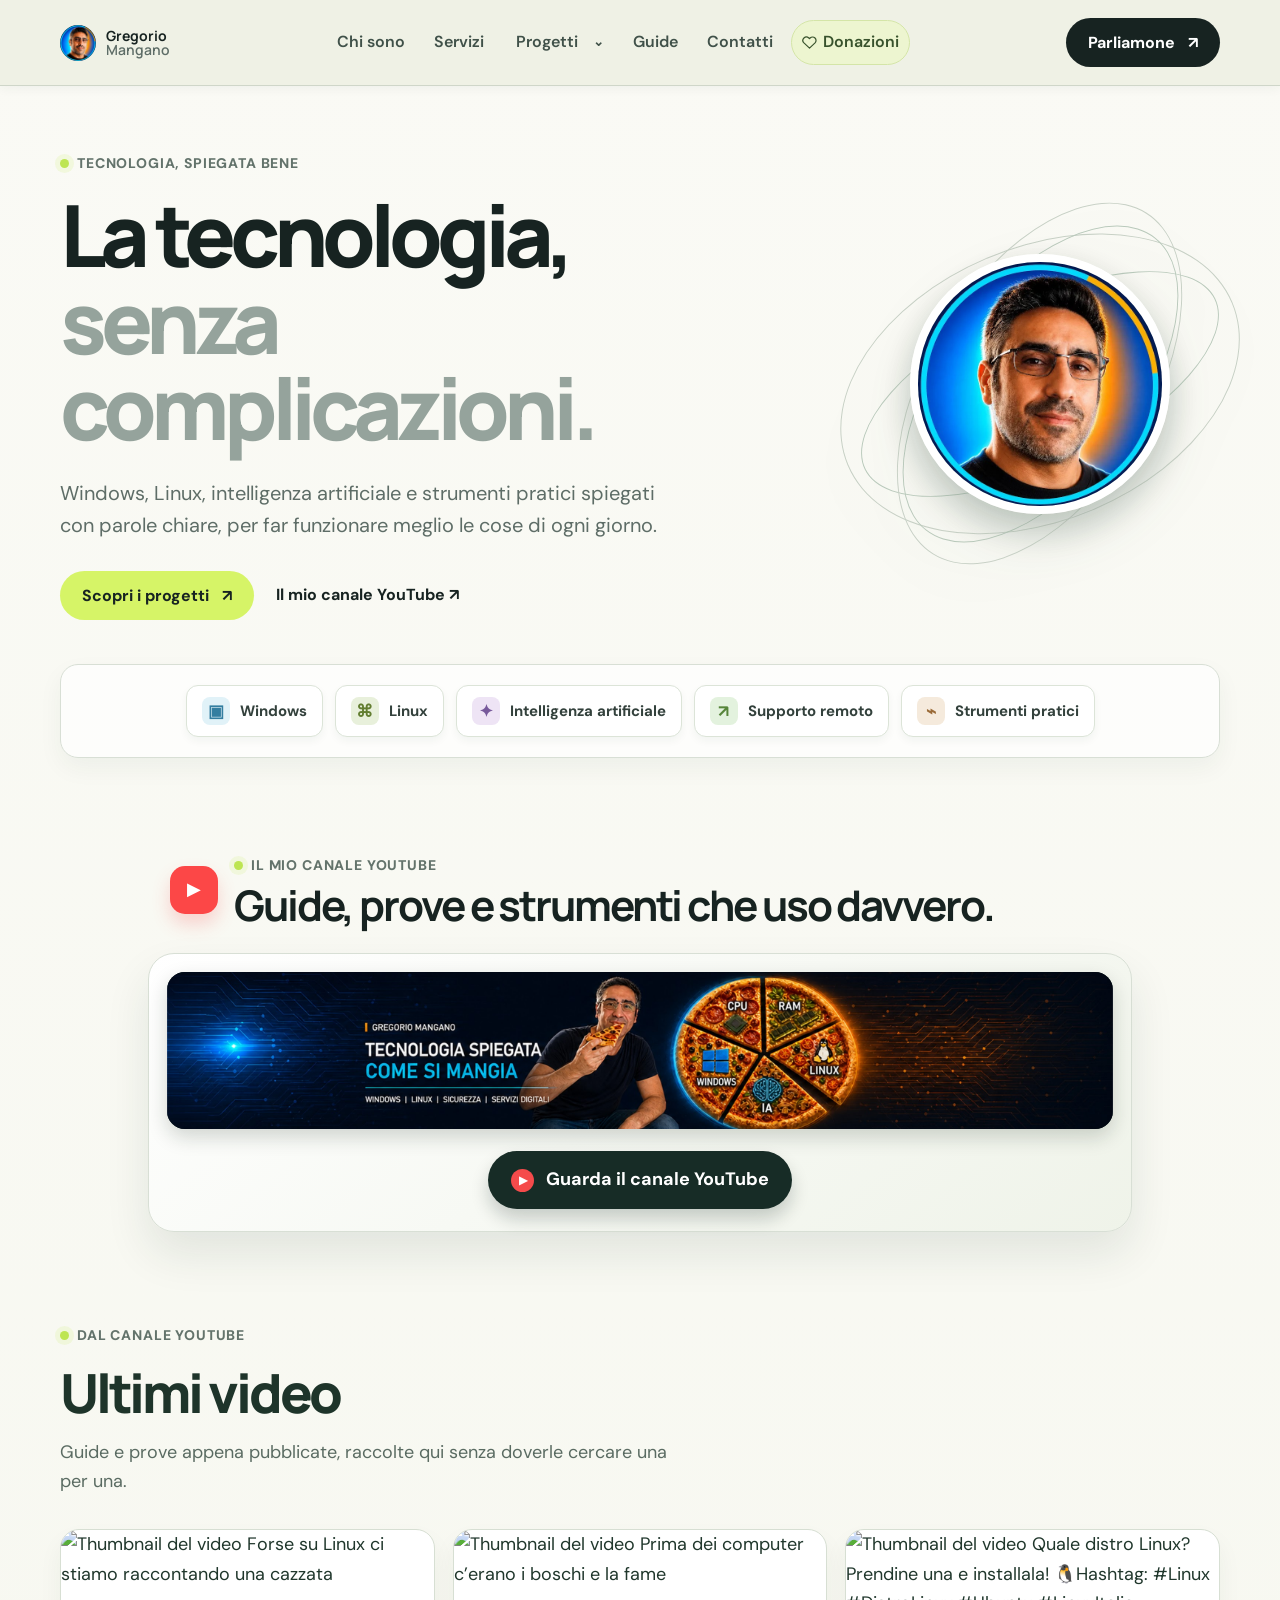
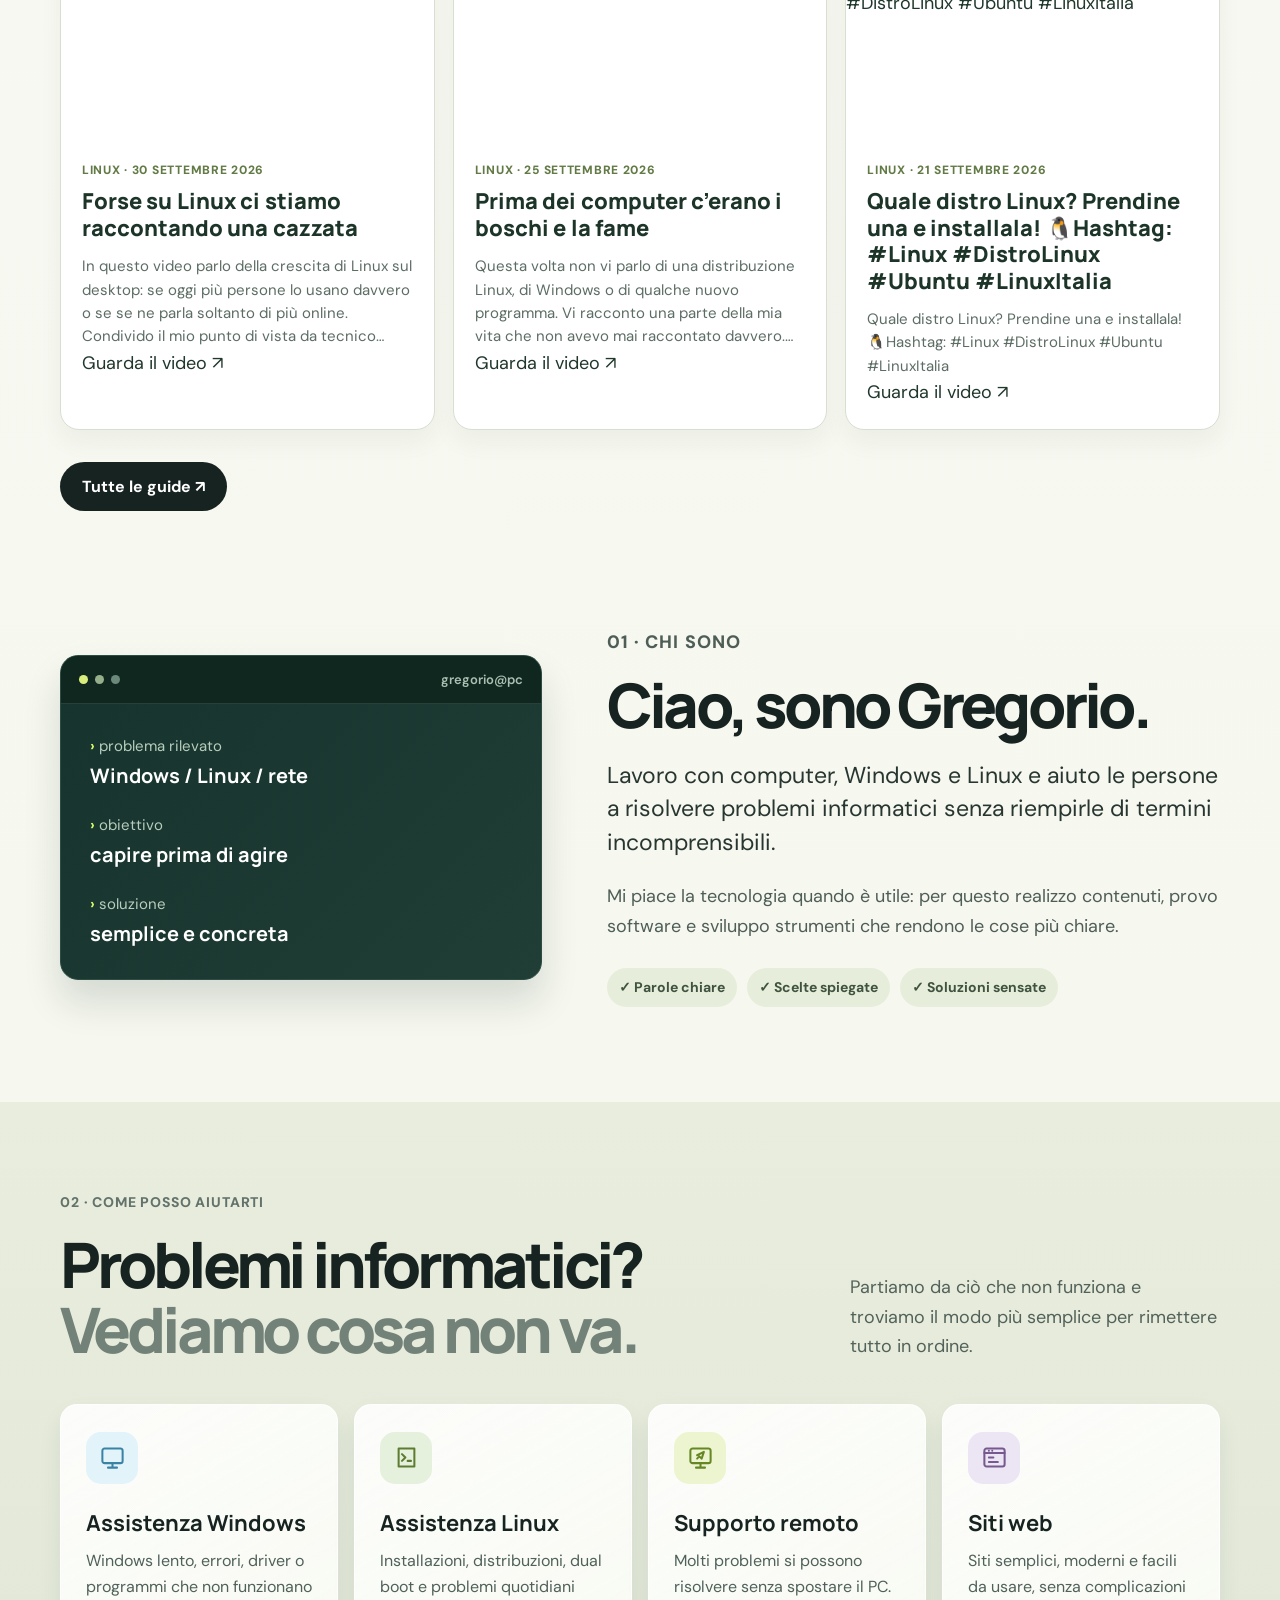
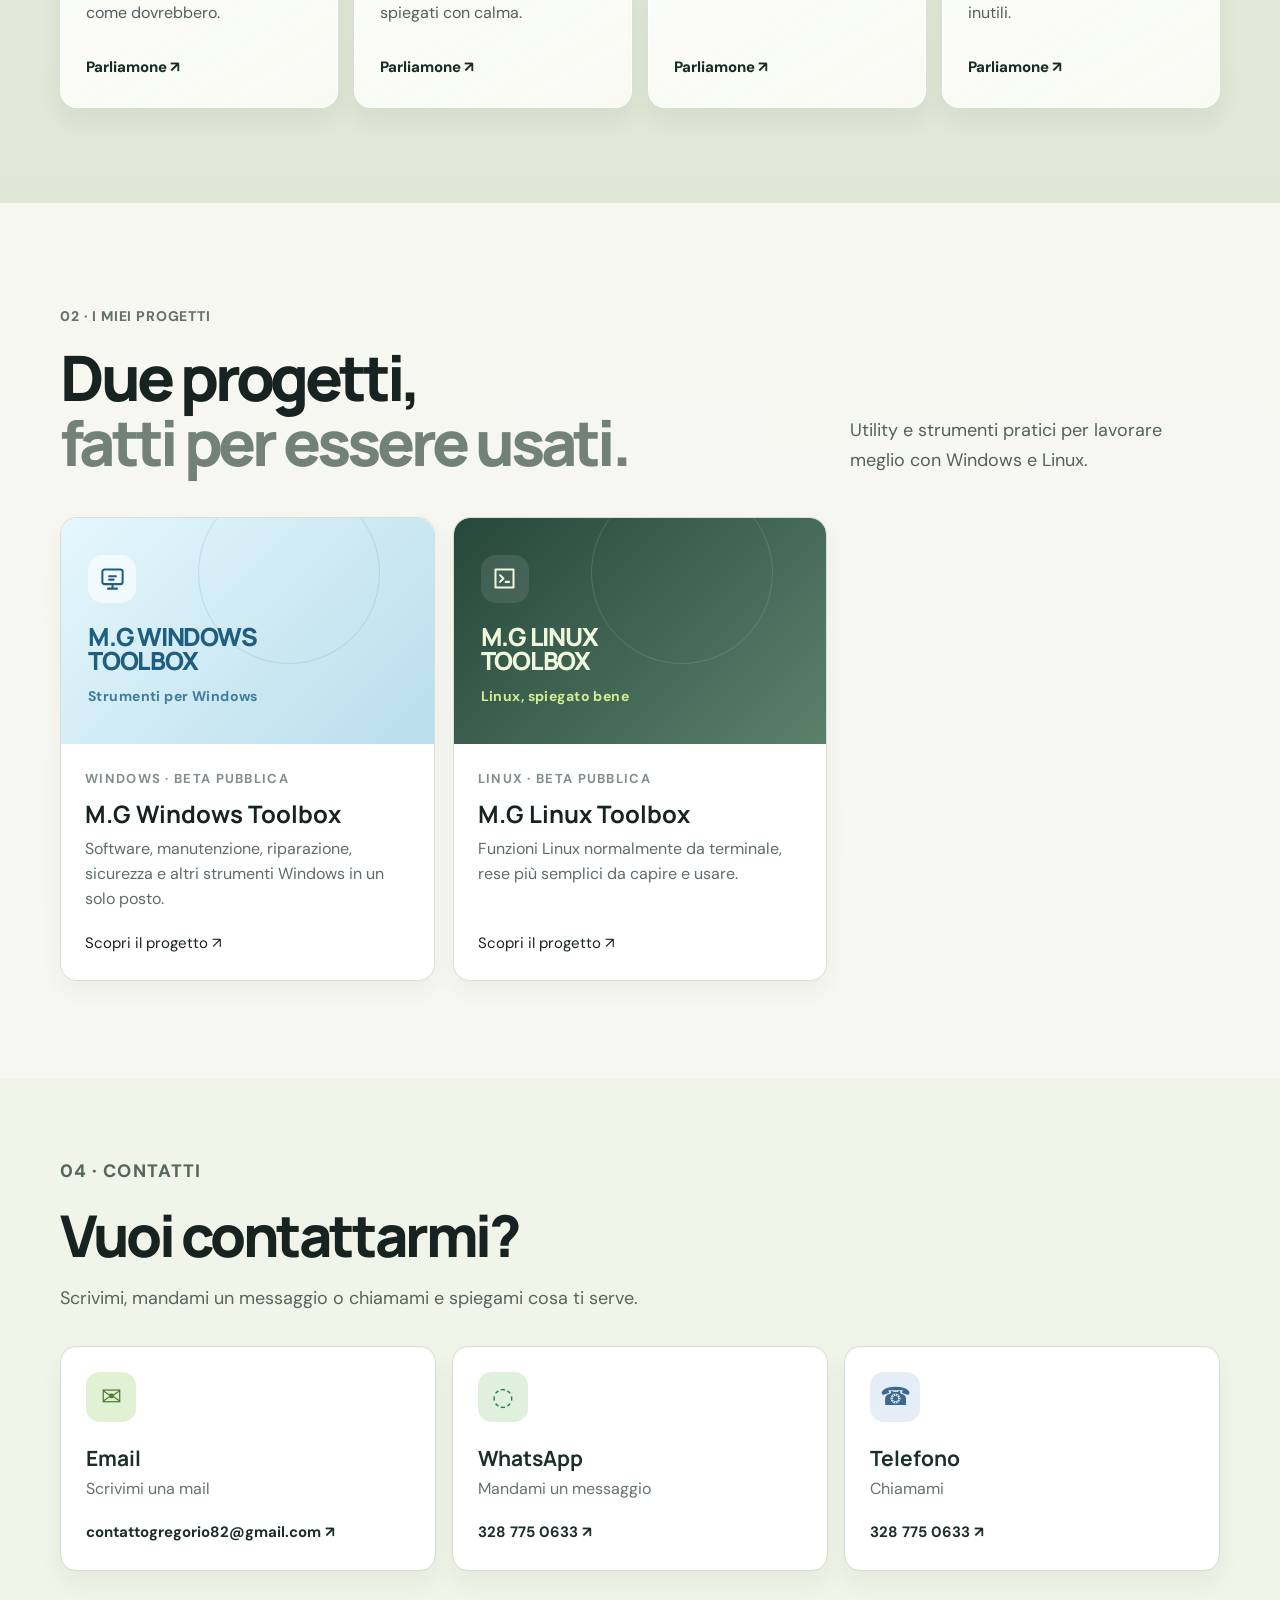
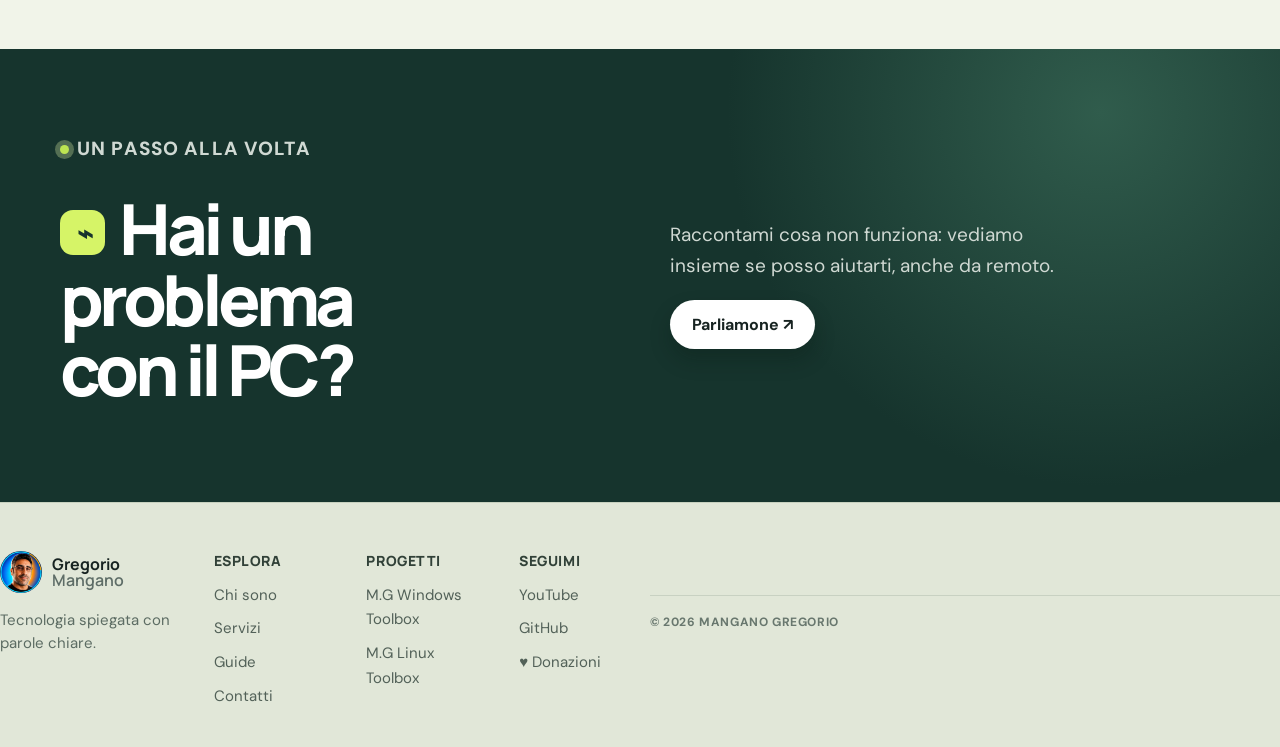
==== index.html @ 04463f78 "Aggiorna guide YouTube" ====
<!DOCTYPE html>
<html lang="it">
<head>
<meta charset="utf-8">
<meta name="viewport" content="width=device-width,initial-scale=1">
<link rel="icon" type="image/png" href="assets/logo.png">
<meta name="description" content="Assistenza Windows e Linux, supporto remoto, strumenti pratici e progetti spiegati in modo semplice.">
<link rel="canonical" href="https://www.manganogregorio.it/">
<meta property="og:type" content="website">
<meta property="og:title" content="Gregorio Mangano | Windows, Linux e supporto informatico">
<meta property="og:description" content="Assistenza Windows e Linux, supporto remoto, strumenti pratici e progetti spiegati in modo semplice.">
<meta property="og:url" content="https://www.manganogregorio.it/">
<meta property="og:image" content="https://www.manganogregorio.it/assets/youtube-banner.jpg">
<meta name="twitter:card" content="summary_large_image">
<title>Gregorio Mangano | Windows, Linux e supporto informatico</title>
<script type="application/ld+json">{"@context":"https://schema.org","@graph":[{"@type":"WebSite","name":"Gregorio Mangano","url":"https://www.manganogregorio.it/"},{"@type":"Person","name":"Gregorio Mangano","url":"https://www.manganogregorio.it/","email":"contattogregorio82@gmail.com","telephone":"+393287750633","jobTitle":"Supporto informatico","sameAs":["https://www.youtube.com/@GregorioMangano","https://github.com/gregoriomangano"]}]}</script>
<link rel="stylesheet" href="style.css?rev=8">
<link rel="stylesheet" href="home.css?rev=8">
</head>
<body class="home">
<header class="site-header">
<a class="brand" href="#top">
<img src="assets/branding/gregorio-profilo.jpg" alt="Gregorio Mangano">
<span>Gregorio<em>Mangano</em>
</span>
</a>
<nav class="main-nav" aria-label="Navigazione principale">
<a href="#chi-sono">Chi sono</a>
<a href="#servizi">Servizi</a>
<span class="projects-menu">
<a href="#progetti">Progetti</a>
<details class="projects-dropdown">
<summary aria-label="Apri elenco progetti">
</summary>
<div>
<a href="mg-windows-toolbox.html">M.G Windows Toolbox</a>
<a href="mg-linux-toolbox.html">M.G Linux Toolbox</a>
</div>
</details>
</span>
<a href="#contatti">Contatti</a>
<a class="nav-donation" href="donazioni.html">
<svg viewBox="0 0 24 24" aria-hidden="true">
<path d="M20.8 4.8a5.5 5.5 0 0 0-7.8 0L12 5.9l-1.1-1.1a5.5 5.5 0 0 0-7.8 7.8L12 21l8.9-8.4a5.5 5.5 0 0 0-.1-7.8Z"/>
</svg>Donazioni</a>
</nav>
<a class="button button-dark header-cta" href="#contatti">Parliamone <span>↗</span>
</a>
<button class="menu-toggle" type="button" aria-label="Apri menu" aria-expanded="false" aria-controls="mobile-menu">☰</button>
<nav id="mobile-menu" class="mobile-menu" aria-label="Menu mobile" hidden>
<a href="#chi-sono">Chi sono</a>
<a href="#servizi">Servizi</a>
<details>
<summary>Progetti</summary>
<a href="#progetti">Tutti i progetti</a>
<a href="mg-windows-toolbox.html">M.G Windows Toolbox</a>
<a href="mg-linux-toolbox.html">M.G Linux Toolbox</a>
</details>
<a href="#contatti">Contatti</a>
<a class="nav-donation" href="donazioni.html">
<svg viewBox="0 0 24 24" aria-hidden="true">
<path d="M20.8 4.8a5.5 5.5 0 0 0-7.8 0L12 5.9l-1.1-1.1a5.5 5.5 0 0 0-7.8 7.8L12 21l8.9-8.4a5.5 5.5 0 0 0-.1-7.8Z"/>
</svg>Donazioni</a>
<a class="button button-dark" href="#contatti">Parliamone ↗</a>
</nav>
</header>
<main id="top">
<section class="hero wrap">
<div class="hero-copy">
<p class="home-kicker">Tecnologia, spiegata bene</p>
<h1>La tecnologia,<br>
<span>senza complicazioni.</span>
</h1>
<p class="lead">Windows, Linux, intelligenza artificiale e strumenti pratici spiegati con parole chiare, per far funzionare meglio le cose di ogni giorno.</p>
<div class="hero-actions">
<a class="button button-lime" href="#progetti">Scopri i progetti <span>↗</span>
</a>
<a class="plain-link" href="https://www.youtube.com/@GregorioMangano" target="_blank" rel="noopener noreferrer">Il mio canale YouTube ↗</a>
</div>
</div>
<div class="hero-identity" aria-hidden="true">
<span class="orbit orbit-a">
</span>
<span class="orbit orbit-b">
</span>
<img src="assets/branding/gregorio-profilo.jpg" alt="">
</div>
</section>
<section class="category-band wrap" aria-label="Argomenti principali">
<div class="category-pill">
<span class="category-icon windows">▣</span>Windows</div>
<div class="category-pill">
<span class="category-icon linux">⌘</span>Linux</div>
<div class="category-pill">
<span class="category-icon ai">✦</span>Intelligenza artificiale</div>
<div class="category-pill">
<span class="category-icon remote">↗</span>Supporto remoto</div>
<div class="category-pill">
<span class="category-icon tools">⌁</span>Strumenti pratici</div>
</section>
<section class="youtube-section wrap">
<div class="youtube-heading">
<span class="youtube-badge">▶</span>
<div>
<p class="home-kicker">Il mio canale YouTube</p>
<h2>Guide, prove e strumenti che uso davvero.</h2>
</div>
</div>
<div class="youtube-feature">
<div class="youtube-stage">
<img src="assets/youtube-banner.jpg" alt="Banner ufficiale del canale YouTube Gregorio Mangano">
</div>
<a class="youtube-cta" href="https://www.youtube.com/@GregorioMangano" target="_blank" rel="noopener noreferrer">
<span>▶</span> Guarda il canale YouTube</a>
</div>
</section>
<!-- GUIDES_HOME_START --><section class="home-guides wrap" aria-labelledby="ultimi-video"><div class="home-guides-heading"><p class="home-kicker">Dal canale YouTube</p><h2 id="ultimi-video">Ultimi video</h2><p>Guide e prove appena pubblicate, raccolte qui senza doverle cercare una per una.</p></div><div class="home-guide-grid"><article class="guide-card" data-guide-card data-category="Linux"><a href="https://www.youtube.com/watch?v=OUNO9-Yss-o" target="_blank" rel="noopener noreferrer" aria-label="Guarda su YouTube: Forse su Linux ci stiamo raccontando una cazzata"><img src="https://i.ytimg.com/vi/OUNO9-Yss-o/maxresdefault.jpg" alt="Thumbnail del video Forse su Linux ci stiamo raccontando una cazzata" loading="lazy"><div class="guide-card-body"><p class="guide-card-meta">Linux · 30 settembre 2026</p><h2>Forse su Linux ci stiamo raccontando una cazzata</h2><p>In questo video parlo della crescita di Linux sul desktop: se oggi più persone lo usano davvero o se se ne parla soltanto di più online. Condivido il mio punto di vista da tecnico…</p><span>Guarda il video ↗</span></div></a></article><article class="guide-card" data-guide-card data-category="Linux"><a href="https://www.youtube.com/watch?v=wASuICty1os" target="_blank" rel="noopener noreferrer" aria-label="Guarda su YouTube: Prima dei computer c’erano i boschi e la fame"><img src="https://i.ytimg.com/vi/wASuICty1os/maxresdefault.jpg" alt="Thumbnail del video Prima dei computer c’erano i boschi e la fame" loading="lazy"><div class="guide-card-body"><p class="guide-card-meta">Linux · 25 settembre 2026</p><h2>Prima dei computer c’erano i boschi e la fame</h2><p>Questa volta non vi parlo di una distribuzione Linux, di Windows o di qualche nuovo programma. Vi racconto una parte della mia vita che non avevo mai raccontato davvero. Tutto è partito…</p><span>Guarda il video ↗</span></div></a></article><article class="guide-card" data-guide-card data-category="Linux"><a href="https://www.youtube.com/watch?v=hnU5Zl1i1VY" target="_blank" rel="noopener noreferrer" aria-label="Guarda su YouTube: Quale distro Linux? Prendine una e installala! 🐧Hashtag: #Linux #DistroLinux #Ubuntu  #LinuxItalia"><img src="https://i.ytimg.com/vi/hnU5Zl1i1VY/maxresdefault.jpg" alt="Thumbnail del video Quale distro Linux? Prendine una e installala! 🐧Hashtag: #Linux #DistroLinux #Ubuntu  #LinuxItalia" loading="lazy"><div class="guide-card-body"><p class="guide-card-meta">Linux · 21 settembre 2026</p><h2>Quale distro Linux? Prendine una e installala! 🐧Hashtag: #Linux #DistroLinux #Ubuntu  #LinuxItalia</h2><p>Quale distro Linux? Prendine una e installala! 🐧Hashtag: #Linux #DistroLinux #Ubuntu #LinuxItalia</p><span>Guarda il video ↗</span></div></a></article></div><a class="button button-dark" href="guide/">Tutte le guide ↗</a></section><!-- GUIDES_HOME_END -->
<section id="chi-sono" class="about-section wrap">
<div class="terminal-card" aria-label="Il metodo di lavoro di Gregorio">
<div class="terminal-top">
<span>
</span>
<span>
</span>
<span>
</span>
<b>gregorio@pc</b>
</div>
<div class="terminal-body">
<p>
<i>›</i> problema rilevato</p>
<strong>Windows / Linux / rete</strong>
<p>
<i>›</i> obiettivo</p>
<strong>capire prima di agire</strong>
<p>
<i>›</i> soluzione</p>
<strong>semplice e concreta</strong>
</div>
</div>
<div class="about-copy">
<p class="section-badge">01 · Chi sono</p>
<h2>Ciao, sono Gregorio.</h2>
<p class="about-intro">Lavoro con computer, Windows e Linux e aiuto le persone a risolvere problemi informatici senza riempirle di termini incomprensibili.</p>
<p>Mi piace la tecnologia quando è utile: per questo realizzo contenuti, provo software e sviluppo strumenti che rendono le cose più chiare.</p>
<div class="about-points">
<span>✓ Parole chiare</span>
<span>✓ Scelte spiegate</span>
<span>✓ Soluzioni sensate</span>
</div>
</div>
</section>
<section id="servizi" class="services-section">
<div class="wrap">
<div class="section-heading">
<div>
<p class="section-badge">02 · Come posso aiutarti</p>
<h2>Problemi informatici?<br>
<span>Vediamo cosa non va.</span>
</h2>
</div>
<p>Partiamo da ciò che non funziona e troviamo il modo più semplice per rimettere tutto in ordine.</p>
</div>
<div class="service-grid">
<article class="service-card service-windows">
<span class="service-icon">
<svg viewBox="0 0 24 24" aria-hidden="true">
<rect x="3" y="4" width="18" height="13" rx="2"/>
<path d="M8 21h8M12 17v4"/>
</svg>
</span>
<h3>Assistenza Windows</h3>
<p>Windows lento, errori, driver o programmi che non funzionano come dovrebbero.</p>
<a href="#contatti">Parliamone ↗</a>
</article>
<article class="service-card service-linux">
<span class="service-icon">
<svg viewBox="0 0 24 24" aria-hidden="true">
<path d="M5 4h14v16H5zM8 9l3 3-3 3M13 15h3"/>
</svg>
</span>
<h3>Assistenza Linux</h3>
<p>Installazioni, distribuzioni, dual boot e problemi quotidiani spiegati con calma.</p>
<a href="#contatti">Parliamone ↗</a>
</article>
<article class="service-card service-remote">
<span class="service-icon">
<svg viewBox="0 0 24 24" aria-hidden="true">
<rect x="3" y="4" width="18" height="13" rx="2"/>
<path d="M8 21h8M12 17v4M9 10l6-3-2 6-2-2-2 2"/>
</svg>
</span>
<h3>Supporto remoto</h3>
<p>Molti problemi si possono risolvere senza spostare il PC.</p>
<a href="#contatti">Parliamone ↗</a>
</article>
<article class="service-card service-web">
<span class="service-icon">
<svg viewBox="0 0 24 24" aria-hidden="true">
<rect x="3" y="4" width="18" height="16" rx="2"/>
<path d="M3 8h18M7 6h.01M10 6h.01M7 12h4M7 16h8"/>
</svg>
</span>
<h3>Siti web</h3>
<p>Siti semplici, moderni e facili da usare, senza complicazioni inutili.</p>
<a href="#contatti">Parliamone ↗</a>
</article>
</div>
</div>
</section>
<section id="progetti" class="projects-section wrap">
<div class="section-heading">
<div>
<p class="section-badge">02 · I miei progetti</p>
<h2>Due progetti,<br>
<span>fatti per essere usati.</span>
</h2>
</div>
<p>Utility e strumenti pratici per lavorare meglio con Windows e Linux.</p>
</div>
<div class="project-grid">
<a class="project-card" href="mg-windows-toolbox.html">
<div class="project-art project-art-windows" aria-hidden="true">
<span class="project-art-icon">
<svg viewBox="0 0 24 24">
<rect x="3" y="4" width="18" height="13" rx="2"/>
<path d="M8 21h8M12 17v4M9 10h6M9 13h4"/>
</svg>
</span>
<strong>M.G WINDOWS<br>TOOLBOX</strong>
<small>Strumenti per Windows</small>
</div>
<div class="project-body">
<small>Windows · Beta pubblica</small>
<h3>M.G Windows Toolbox</h3>
<p>Software, manutenzione, riparazione, sicurezza e altri strumenti Windows in un solo posto.</p>
<span class="arrow">Scopri il progetto ↗</span>
</div>
</a>
<a class="project-card" href="mg-linux-toolbox.html">
<div class="project-art project-art-linux" aria-hidden="true">
<span class="project-art-icon">
<svg viewBox="0 0 24 24">
<path d="M4 4h16v16H4zM8 9l3 3-3 3M13 15h3"/>
</svg>
</span>
<strong>M.G LINUX<br>TOOLBOX</strong>
<small>Linux, spiegato bene</small>
</div>
<div class="project-body">
<small>Linux · Beta pubblica</small>
<h3>M.G Linux Toolbox</h3>
<p>Funzioni Linux normalmente da terminale, rese più semplici da capire e usare.</p>
<span class="arrow">Scopri il progetto ↗</span>
</div>
</a>
</div>
</section>
<section id="contatti" class="contact-options">
<div class="wrap">
<div class="contact-options-heading">
<p class="section-badge">04 · Contatti</p>
<h2>Vuoi contattarmi?</h2>
<p>Scrivimi, mandami un messaggio o chiamami e spiegami cosa ti serve.</p>
</div>
<div class="contact-options-grid">
<a class="contact-option email" href="mailto:contattogregorio82@gmail.com?subject=Richiesta%20dal%20sito">
<span class="contact-option-icon">✉</span>
<strong>Email</strong>
<small>Scrivimi una mail</small>
<b>contattogregorio82@gmail.com ↗</b>
</a>
<a class="contact-option whatsapp" href="https://wa.me/393287750633?text=Ciao%20Gregorio%2C%20ti%20contatto%20dal%20sito.">
<span class="contact-option-icon">◌</span>
<strong>WhatsApp</strong>
<small>Mandami un messaggio</small>
<b>328 775 0633 ↗</b>
</a>
<a class="contact-option phone" href="tel:+393287750633">
<span class="contact-option-icon">☎</span>
<strong>Telefono</strong>
<small>Chiamami</small>
<b>328 775 0633 ↗</b>
</a>
</div>
</div>
</section>
<section class="contact">
<div class="wrap contact-grid">
<div>
<p class="home-kicker">Un passo alla volta</p>
<h2>
<span>⌁</span> Hai un problema<br>con il PC?</h2>
</div>
<div>
<p>Raccontami cosa non funziona: vediamo insieme se posso aiutarti, anche da remoto.</p>
<a class="button button-light" href="#contatti">Parliamone ↗</a>
</div>
 </div>
</section>
</main>
<footer class="site-footer">
<div class="wrap footer-grid">
<div class="footer-brand">
<a class="brand" href="#top">
<img src="assets/branding/gregorio-profilo.jpg" alt="Gregorio Mangano">
<span>Gregorio<em>Mangano</em>
</span>
</a>
<p>Tecnologia spiegata con parole chiare.</p>
</div>
<nav>
<b>Esplora</b>
<a href="#chi-sono">Chi sono</a>
<a href="#servizi">Servizi</a>
<a href="#contatti">Contatti</a>
</nav>
<nav>
<b>Progetti</b>
<a href="mg-windows-toolbox.html">M.G Windows Toolbox</a>
<a href="mg-linux-toolbox.html">M.G Linux Toolbox</a>
</nav>
<nav>
<b>Seguimi</b>
<a href="https://www.youtube.com/@GregorioMangano" target="_blank" rel="noopener noreferrer">YouTube</a>
<a href="https://github.com/gregoriomangano" target="_blank" rel="noopener noreferrer">GitHub</a>
<a href="donazioni.html">♥ Donazioni</a>
</nav>
</div>
<div class="wrap footer-bottom">© 2026 MANGANO GREGORIO</div>
</footer>
<script src="site.js?rev=guide">
</script>
</body>
</html>
---- style.css ----
@import url('https://fonts.googleapis.com/css2?family=DM+Sans:wght@400;500;600;700&family=Manrope:wght@600;700;800&display=swap');
:root{--ink:#172321;--muted:#5e6d67;--paper:#f7f7f1;--cream:#e8ebdf;--lime:#d6f467;--deep:#16342d;--line:#d8ddd4;--white:#fff;--max:1160px}
*{box-sizing:border-box}
html{scroll-behavior:smooth}
body{margin:0;background:var(--paper);color:var(--ink);font-family:'DM Sans',sans-serif;line-height:1.55}
img{max-width:100%;display:block}
a:focus-visible{outline:3px solid #86a430;outline-offset:3px}
.wrap{width:min(var(--max),calc(100% - 40px));margin:auto}
.site-header{height:80px;display:flex;align-items:center;justify-content:space-between;gap:24px}
.brand{display:flex;align-items:center;gap:10px;color:var(--ink);font:700 14px/1 Manrope;text-decoration:none}
.brand img{width:36px;height:36px;border-radius:50%;object-fit:cover}
.brand em{display:block;color:var(--muted);font-style:normal;font-weight:600}
.main-nav{display:flex;gap:28px}
.main-nav a{color:var(--muted);font-size:14px;text-decoration:none}
.main-nav a:hover{color:var(--ink)}
.button{display:inline-flex;align-items:center;justify-content:center;gap:13px;border:0;border-radius:999px;padding:13px 19px;color:var(--ink);font:700 14px 'DM Sans';text-decoration:none;transition:transform .18s,background .18s}
.button:hover{transform:translateY(-2px)}
.button-dark{background:var(--ink);color:#fff}
.button-lime{background:var(--lime)}
.button-light{background:#fff}
.eyebrow{margin:0;color:#78857e;font-size:11px;font-weight:700;letter-spacing:.13em;text-transform:uppercase}
.hero{display:grid;grid-template-columns:1fr .75fr;align-items:center;min-height:500px;gap:55px;padding:56px 0}
.hero h1,.section-title,.product-hero h1{font:800 clamp(45px,6vw,78px)/.98 Manrope;letter-spacing:-.07em;margin:18px 0}
.hero h1 span,.section-title span{color:#95a39c}
.lead{max-width:590px;color:var(--muted);font-size:18px}
.hero-actions{display:flex;align-items:center;gap:22px;margin-top:30px}
.plain-link{color:var(--ink);font-size:14px;font-weight:700;text-decoration:none}
.hero-identity{position:relative;justify-self:end;width:min(340px,100%);aspect-ratio:1;display:grid;place-items:center}
.hero-identity:before,.hero-identity:after{content:"";position:absolute;border:1px solid #c7d0c5;border-radius:50%}
.hero-identity:before{inset:12% -8%;transform:rotate(-23deg)}
.hero-identity:after{inset:-6% 19%;transform:rotate(32deg)}
.hero-identity img{width:68%;aspect-ratio:1;z-index:1;border:8px solid var(--paper);border-radius:50%;object-fit:cover;box-shadow:0 15px 38px #213d321c}
.ticker{border-top:1px solid var(--line);border-bottom:1px solid var(--line);overflow:hidden}
.ticker div{min-width:920px;display:flex;justify-content:space-around;padding:14px 0;color:#7b8881;font-size:10px;font-weight:700;letter-spacing:.14em;text-transform:uppercase}
.ticker i{color:#9ebc42;font-style:normal}
.youtube{padding:54px 0}
.youtube-box{position:relative;min-height:330px;overflow:hidden;border-radius:8px;background:#152d27}
.youtube-box>img{position:absolute;inset:0;width:100%;height:100%;object-fit:cover}
.youtube-copy{position:relative;width:min(520px,68%);padding:44px;color:#fff;text-shadow:0 2px 10px #08100d}
.youtube-copy .eyebrow{color:#fff}
.youtube-copy h2{font:800 clamp(35px,4vw,56px)/1 Manrope;letter-spacing:-.06em;margin:15px 0}
.youtube-copy p:not(.eyebrow){font-size:16px;margin-bottom:25px}
.section{padding:78px 0}
.section.tint{background:var(--cream)}
.split{display:grid;grid-template-columns:.78fr 1.22fr;gap:70px}
.section-title{font-size:clamp(38px,4.7vw,62px)}
.large-text{font-size:23px;line-height:1.38;margin-top:0}
.muted{color:var(--muted)}
.services-grid{display:grid;grid-template-columns:repeat(4,1fr);gap:14px;margin-top:38px}
.service{background:#f9faf4;padding:25px;min-height:220px;border:1px solid #edf0e7}
.service b{font:700 17px Manrope;display:block;margin:32px 0 8px}
.service p{color:var(--muted);font-size:13px;margin:0}
.project-grid{display:grid;grid-template-columns:repeat(3,1fr);gap:18px;margin-top:36px}
.project-card{display:flex;flex-direction:column;min-height:400px;background:#fff;border:1px solid var(--line);border-radius:8px;overflow:hidden;color:var(--ink);text-decoration:none}
.project-media{height:205px;display:grid;place-items:center;padding:18px;background:#eff2e9}
.project-card.windows .project-media{background:#eaf1f2}
.project-card.linux .project-media{background:#18211f}
.project-media img{width:100%;height:100%;object-fit:contain}
.project-card.windows .project-media img,.project-card.linux .project-media img{object-fit:cover}
.project-body{display:flex;flex-direction:column;flex:1;padding:23px}
.project-body small{color:#839089;font-weight:700;letter-spacing:.1em;text-transform:uppercase}
.project-body h3{font:700 22px Manrope;margin:7px 0}
.project-body p{color:var(--muted);font-size:14px;margin:0}
.project-card .arrow{margin-top:auto;padding-top:20px;font-size:21px}
.contact{background:var(--deep);color:#fff;padding:65px 0}
.contact-grid{display:grid;grid-template-columns:1fr 1fr;gap:60px;align-items:center}
.contact h2{font:800 clamp(42px,5vw,68px)/1 Manrope;letter-spacing:-.065em;margin:12px 0}
.contact p{color:#d0d9d3;max-width:420px}
.site-footer{display:flex;justify-content:space-between;align-items:center;gap:20px;padding:28px 0;color:#7b8881;font-size:12px}
.footer-links{display:flex;gap:18px}
.footer-links a{color:inherit;text-decoration:none}
.product-hero{padding:75px 0 45px}
.product-hero h1{margin-bottom:15px}
.product-hero .lead{max-width:720px}
.product-actions{display:flex;gap:16px;align-items:center;margin-top:28px}
.product-image{width:100%;max-height:620px;object-fit:cover;object-position:top;border:1px solid var(--line);border-radius:8px;background:#e4e8df}
.product-image.contain{object-fit:contain;background:#1b222d}
.product-section{padding:52px 0;border-top:1px solid var(--line)}
.two-col{display:grid;grid-template-columns:1fr 1fr;gap:55px}
.product-section h2{font:800 33px/1.1 Manrope;letter-spacing:-.05em;margin:0 0 16px}
.feature-grid{display:grid;grid-template-columns:repeat(3,1fr);gap:13px}
.feature{background:#fff;border:1px solid var(--line);padding:19px;border-radius:7px}
.feature h3{font:700 16px Manrope;margin:0 0 7px}
.feature p{color:var(--muted);font-size:13px;margin:0}
.gallery{display:grid;grid-template-columns:repeat(2,1fr);gap:18px}
.gallery figure{margin:0}
.gallery img{width:100%;border:1px solid var(--line);border-radius:7px}
.gallery figcaption{color:var(--muted);font-size:13px;margin-top:7px}
.notice{padding:20px 22px;border-left:4px solid #a9c84a;background:#edf2dc;color:#445248}
.back{margin:0 0 35px}
@media(max-width:850px){.main-nav{gap:15px}
.hero{grid-template-columns:1fr .62fr;gap:25px}
.services-grid{grid-template-columns:repeat(2,1fr)}
.project-grid{gap:12px}
.project-card{min-height:390px}
.project-media{height:165px}
.split{gap:35px}
.two-col{gap:30px}
}
@media(max-width:620px){.wrap{width:min(var(--max),calc(100% - 28px))}
.site-header{height:70px}
.main-nav{display:none}
.hero{display:block;padding:43px 0 30px;min-height:0}
.hero-identity{display:none}
.hero h1{font-size:50px}
.lead{font-size:16px}
.hero-actions,.product-actions{align-items:flex-start;flex-direction:column;gap:14px}
.youtube{padding:32px 0}
.youtube-box{min-height:380px}
.youtube-box>img{object-position:60% center}
.youtube-copy{position:absolute;bottom:0;width:100%;padding:24px;background:linear-gradient(0deg,#132b25 25%,transparent)}
.youtube-copy h2{font-size:36px}
.section{padding:55px 0}
.split,.contact-grid,.two-col{grid-template-columns:1fr;gap:24px}
.large-text{font-size:19px}
.services-grid,.project-grid,.feature-grid{grid-template-columns:1fr}
.service{min-height:0}
.project-card{min-height:0}
.project-media{height:200px}
.gallery{grid-template-columns:1fr}
.site-footer{align-items:flex-start;flex-direction:column}
.product-hero{padding:42px 0 30px}
.product-hero h1{font-size:45px}
.product-section{padding:38px 0}
.product-section h2{font-size:30px}
}

html,body{overflow-x:hidden}
body.menu-open{overflow:hidden}

.site-header{position:sticky;top:0;z-index:40;background:color-mix(in srgb,var(--paper) 91%,transparent);backdrop-filter:blur(12px);-webkit-backdrop-filter:blur(12px);max-width:none;padding-left:max(20px,calc((100% - var(--max))/2));padding-right:max(20px,calc((100% - var(--max))/2));border-bottom:1px solid #d8ddd47a}
.breadcrumb{padding-top:25px;font-size:13px;color:var(--muted)}
.breadcrumb a{color:inherit;text-decoration:none}
.back-link{display:inline-flex;margin:14px 0 0;color:var(--ink);font-weight:700;text-decoration:none}
.project-cover{position:relative;height:225px;overflow:hidden;padding:22px;border-radius:8px 8px 0 0}
.project-cover:after{content:"";position:absolute;inset:auto 20px 16px auto;width:72%;height:76%;opacity:.45;border-radius:9px;background-position:center top;background-size:cover;box-shadow:0 10px 25px #0005}
.project-cover .cover-label{position:relative;z-index:2;display:inline-flex;padding:8px 10px;border-radius:99px;background:#fff;color:#182321;font:700 11px Manrope;letter-spacing:.05em}
.project-cover.windows{background:linear-gradient(135deg,#dceff4,#aeced8)}
.project-cover.windows:after{background-image:url('assets/projects/windows-toolbox/home.png')}
.project-cover.linux{background:linear-gradient(135deg,#203b34,#527765)}
.project-cover.linux:after{background-image:url('assets/projects/linux-toolbox/panoramica.png')}
.project-card .project-cover{height:215px}
.project-card .project-cover:after{right:18px;bottom:14px}
.project-card .project-body{padding-top:19px}
.product-visual{position:relative;padding:26px;border-radius:10px;border:1px solid var(--line);background:#eef2e9;box-shadow:0 16px 35px #18332d0c}
.product-visual.windows{background:#eaf3f5}
.product-visual.linux{background:#e8efe4}
.product-visual .product-image{margin:auto;box-shadow:0 16px 34px #182a241f}
.gallery-editorial{display:grid;grid-template-columns:1.4fr 1fr;gap:18px}
.gallery-editorial .large{grid-row:span 2}
.gallery-editorial figure{margin:0;padding:12px;background:#eef2ec;border:1px solid var(--line);border-radius:8px}
.gallery-editorial figure:nth-child(even){background:#edf4f5}
.gallery-editorial img{width:100%;border-radius:5px;box-shadow:0 9px 18px #172d2514}
.gallery-editorial figcaption{padding:9px 2px 1px;color:var(--muted);font-size:13px}
.gallery-editorial a{display:block}
.related-projects{display:grid;grid-template-columns:repeat(2,1fr);gap:14px}
.related-project{display:flex;align-items:center;gap:14px;padding:14px;border:1px solid var(--line);border-radius:8px;background:#fff;color:var(--ink);text-decoration:none}
.related-project img{width:74px;height:52px;object-fit:cover;border-radius:5px}
.related-project b{font:700 16px Manrope}
.lightbox{position:fixed;inset:0;z-index:100;display:none;place-items:center;padding:28px;background:#08100ddd}
.lightbox.open{display:grid}
.lightbox img{max-width:94vw;max-height:88vh;border-radius:7px;box-shadow:0 20px 65px #000}
.lightbox-close{position:fixed;top:18px;right:22px;width:42px;height:42px;border:1px solid #ffffff70;border-radius:50%;background:#18251f;color:#fff;font-size:29px;line-height:1;cursor:pointer}
@media(max-width:620px){.site-header{padding-left:14px;padding-right:14px}
.site-header .button{padding:10px 13px;font-size:12px}
.main-nav{display:flex;position:absolute;top:70px;right:14px;padding:10px;background:var(--paper);border:1px solid var(--line);border-radius:7px;box-shadow:0 8px 20px #17232114;gap:10px}
.main-nav a{font-size:12px}
.project-cover{height:195px}
.gallery-editorial{grid-template-columns:1fr}
.gallery-editorial .large{grid-row:auto}
.related-projects{grid-template-columns:1fr}
}

@media(max-width:620px){.breadcrumb{padding-top:76px}
}

.site-header{background:#eef0e4eF;border-bottom:1px solid #cfd6c9;box-shadow:0 3px 10px #21362a0c}
.main-nav{align-items:center}
.main-nav a,.projects-dropdown summary{font-size:16px;font-weight:600;color:#405149}
.projects-dropdown{position:relative}
.projects-dropdown summary{cursor:pointer;list-style:none}
.projects-dropdown summary::-webkit-details-marker{display:none}
.projects-dropdown summary:after{content:'⌄';margin-left:5px;font-size:13px}
.projects-dropdown>div{position:absolute;top:32px;left:-16px;display:grid;min-width:215px;padding:9px;border:1px solid #d6ddd1;border-radius:12px;background:#fff;box-shadow:0 15px 29px #17352821}
.projects-dropdown>div a{padding:10px 11px;border-radius:7px;font-size:14px}
.projects-dropdown>div a:hover,.projects-dropdown>div a:focus{background:#edf2e3}
.menu-toggle,.mobile-menu{display:none}
.footer-projects{display:grid;gap:5px}
.footer-projects b{color:#435248;font-size:14px}
.contact-options{padding:78px 0;background:#f1f4e9}
.contact-options-heading h2{margin:0;font:800 clamp(38px,4.5vw,58px)/1.08 Manrope;letter-spacing:-.06em}
.contact-options-heading p{font-size:18px;color:#55665d}
.contact-options-grid{display:grid;grid-template-columns:repeat(3,1fr);gap:16px;margin-top:32px}
.contact-option{display:flex;flex-direction:column;min-height:215px;padding:25px;border:1px solid #d5ddd0;border-radius:16px;background:#fff;color:#1b2e27;text-decoration:none;box-shadow:0 12px 23px #1f382c0e}
.contact-option.email:hover{transform:translateY(-3px);box-shadow:0 17px 28px #1f382c1d}
.contact-option-icon{display:grid;place-items:center;width:50px;height:50px;margin-bottom:22px;border-radius:14px;background:#e1f1d4;color:#53782f;font-size:25px}
.contact-option strong{font:700 21px Manrope}
.contact-option small{margin-top:4px;color:#64736c;font-size:16px}
.contact-option b{margin-top:auto;padding-top:18px;font-size:15px}
.contact-option.unavailable{opacity:.72}
.contact-option.unavailable .contact-option-icon{background:#eceeea;color:#78857d}
.site-footer{background:#e1e7d8;border-top:1px solid #cad4c4;max-width:none;padding-left:max(20px,calc((100% - var(--max))/2));padding-right:max(20px,calc((100% - var(--max))/2))}
@media(max-width:620px){.main-nav,.header-cta{display:none!important}
.menu-toggle{display:grid;place-items:center;width:44px;height:44px;border:1px solid #cbd5c5;border-radius:12px;background:#f8f9f2;color:#18342d;font-size:21px}
.mobile-menu{position:fixed;z-index:60;top:76px;left:14px;right:14px;display:grid;gap:3px;padding:12px;border:1px solid #d2dacd;border-radius:16px;background:#fbfcf6;box-shadow:0 20px 35px #1735282e}
.mobile-menu[hidden]{display:none}
.mobile-menu a,.mobile-menu summary{padding:13px 11px;border-radius:9px;color:#2d4038;font-size:17px;font-weight:700;text-decoration:none;list-style:none}
.mobile-menu summary::-webkit-details-marker{display:none}
.mobile-menu details{display:grid}
.mobile-menu details a{padding:10px 20px;font-size:16px}
.mobile-menu .button{margin-top:6px;justify-self:start}
.contact-options{padding:62px 0}
.contact-options-grid{grid-template-columns:1fr}
.contact-option{min-height:172px;padding:22px}
.contact-option-icon{margin-bottom:14px}
.contact-option small{font-size:17px}
.contact-option b{font-size:16px}
.site-footer{align-items:flex-start;padding-top:32px;padding-bottom:32px}
.footer-links{display:grid;gap:12px}
.footer-projects{margin:5px 0}
.home .main-nav{display:none!important}
}

.projects-menu{display:inline-flex;align-items:center;gap:1px}
.projects-menu>.projects-dropdown{position:relative}
.projects-menu>.projects-dropdown summary{display:block;width:22px;height:30px;padding:0;cursor:pointer}
.projects-menu>.projects-dropdown summary:after{position:absolute;top:4px;left:3px;margin:0}
.projects-menu>.projects-dropdown>div{top:34px;left:-145px}
.projects-menu>a{padding-right:0}
.mobile-menu details>a{display:block;width:100%}
.mobile-menu details[open]{padding-bottom:5px}
.mobile-menu details[open] summary{background:#edf2e3}
.mobile-menu details[open] a{margin-left:6px;border-left:2px solid #bad56e}
.contact-option{transition:transform .2s,box-shadow .2s}
.contact-option:hover{transform:translateY(-3px);box-shadow:0 17px 28px #1f382c1d}
.contact-option.whatsapp .contact-option-icon{background:#dff1dc;color:#287b40}
.contact-option.phone .contact-option-icon{background:#e5edf7;color:#3d6690}

.mobile-menu .button.button-dark{background:#172c26;color:#fff!important}
.mobile-menu .button.button-dark:hover{background:#0d211b}

@media(max-width:620px){.mobile-menu{max-height:calc(100vh - 88px);overflow-y:auto}
.mobile-menu .button.button-dark{width:100%;justify-content:center}
}

.site-header .main-nav{gap:7px}
.site-header .main-nav>a,.site-header .projects-menu>a{padding:8px 10px;border:1px solid transparent;border-radius:999px;transition:background .18s,border-color .18s,color .18s}
.site-header .main-nav>a:hover,.site-header .main-nav>a:focus-visible,.site-header .projects-menu>a:hover,.site-header .projects-menu>a:focus-visible{background:#e6ecde;border-color:#d3ddcc;color:#172c26}
.site-header .projects-menu{padding:0 2px;border:1px solid transparent;border-radius:999px}
.site-header .projects-menu:focus-within{border-color:#cbd6c4;background:#f7f9f1}
.site-header .projects-menu>.projects-dropdown summary{height:34px}
.site-header .projects-menu>.projects-dropdown summary:after{top:6px}
.nav-donation{display:inline-flex;align-items:center;gap:6px;background:#edf5d0!important;border-color:#d4e5a7!important;color:#38522c!important}
.nav-donation:hover,.nav-donation:focus-visible{background:#dfefb3!important;border-color:#bdd780!important}
.nav-donation svg{width:15px;height:15px;fill:none;stroke:currentColor;stroke-width:1.9;stroke-linecap:round;stroke-linejoin:round}
.rich-footer{display:block!important;padding:0!important;background:#e1e7d8;border-top:1px solid #c7d1bf;color:#415149}
.rich-footer .footer-grid{display:grid;grid-template-columns:1.55fr repeat(3,1fr);gap:42px;padding:48px 0 38px}
.rich-footer .footer-grid nav{display:grid;align-content:start;gap:9px}
.rich-footer .footer-grid nav b{margin-bottom:4px;color:#314138;font:800 14px Manrope;letter-spacing:.04em;text-transform:uppercase}
.rich-footer .footer-grid nav a{color:#526158;font-size:15px;text-decoration:none}
.rich-footer .footer-grid nav a:hover{color:#172c26;text-decoration:underline;text-underline-offset:3px}
.rich-footer .footer-brand .brand{font-size:16px}
.rich-footer .footer-brand .brand img{width:42px;height:42px}
.rich-footer .footer-brand p{max-width:240px;margin:16px 0 0;color:#5c6c63;font-size:15px;line-height:1.55}
.rich-footer .footer-bottom{padding:17px 0 21px;border-top:1px solid #c8d1c2;color:#68776e;font-size:12px;font-weight:700;letter-spacing:.05em}
@media(max-width:760px){.rich-footer .footer-grid{grid-template-columns:repeat(2,1fr);gap:30px;padding:40px 0 30px}
.rich-footer .footer-brand{grid-column:1/-1}
.rich-footer .footer-brand p{max-width:none}
}
@media(max-width:620px){.mobile-menu .nav-donation{display:flex;justify-content:flex-start;margin:3px 0;padding:13px 11px!important;border-radius:9px}
.rich-footer .footer-grid{grid-template-columns:1fr;gap:25px;padding:37px 0 27px}
.rich-footer .footer-grid nav{gap:10px}
.rich-footer .footer-grid nav a{font-size:16px}
.rich-footer .footer-bottom{padding:16px 0 20px;font-size:11px}
}
---- home.css ----
body.home{font-size:18px;line-height:1.65;background:linear-gradient(180deg,#fafaf5 0,#f6f7ef 47%,#f8f8f3 100%)}
.home .site-header{height:86px}
.home .main-nav a{font-size:16px}
.home .button{font-size:16px;font-weight:700;padding:14px 22px}
.home .hero{min-height:560px;padding:62px 0 48px}
.home-kicker,.section-badge{display:inline-flex;align-items:center;gap:8px;margin:0 0 17px;color:#63736b;font-size:14px;font-weight:800;letter-spacing:.06em;text-transform:uppercase}
.home-kicker:before{content:"";width:9px;height:9px;border-radius:50%;background:#bde552;box-shadow:0 0 0 5px #dff1a84f}
.home .hero h1{font-size:clamp(58px,6.7vw,86px);line-height:1.01;margin:0 0 25px}
.home .lead{max-width:650px;font-size:20px;line-height:1.6}
.home .plain-link{font-size:16px}
.home .hero-identity{width:360px;filter:drop-shadow(0 22px 22px #1d3d2c1d)}
.home .hero-identity img{width:72%;border:8px solid #fff;box-shadow:0 14px 32px #0d251d2e}
.home .orbit{position:absolute;border:1px solid #b9c9bb;border-radius:50%;pointer-events:none}
.home .orbit-a{width:390px;height:164px;transform:rotate(-26deg)}
.home .orbit-b{width:195px;height:372px;transform:rotate(38deg)}
.home .category-band{display:flex;flex-wrap:wrap;justify-content:center;gap:12px;margin-top:-4px;padding:20px;border:1px solid #d8dfd5;border-radius:18px;background:#ffffffb8;box-shadow:0 10px 25px #1735280d}
.home .category-pill{display:flex;align-items:center;gap:10px;padding:11px 15px;border:1px solid #dce4d8;border-radius:12px;background:#fff;color:#33413c;font-size:15px;font-weight:700;box-shadow:0 4px 9px #1c392c0c}
.home .category-icon{display:grid;place-items:center;width:28px;height:28px;border-radius:8px;font-size:17px}
.home .category-icon.windows{background:#e1f2f8;color:#347ea0}
.home .category-icon.linux{background:#e8f0db;color:#637e31}
.home .category-icon.ai{background:#eee4f5;color:#77599b}
.home .category-icon.remote{background:#e3f2de;color:#56853a}
.home .category-icon.tools{background:#f5eadc;color:#9b6b38}
.home .youtube-section{padding:92px 48px 0;max-width:1080px}
.home .youtube-heading{display:flex;align-items:center;gap:16px;margin:0 auto 24px;max-width:940px}
.home .youtube-heading h2{margin:0;font:700 clamp(28px,3.3vw,43px)/1.15 Manrope;letter-spacing:-.05em}
.home .youtube-heading .home-kicker{margin:0 0 4px}
.youtube-badge{display:grid;place-items:center;flex:none;width:48px;height:48px;border-radius:15px;background:#fc4747;color:white;font-size:18px;box-shadow:0 10px 18px #fc474738}
.home .youtube-feature{padding:18px;border:1px solid #d8dfd5;border-radius:26px;background:linear-gradient(145deg,#fff,#eff3e9);box-shadow:0 22px 45px #17352819}
.home .youtube-stage{overflow:hidden;border-radius:18px;background:#172720;box-shadow:0 8px 20px #1020172e}
.home .youtube-stage img{width:100%;aspect-ratio:2560/424;object-fit:cover}
.home .youtube-cta{display:flex;align-items:center;justify-content:center;gap:12px;width:max-content;margin:22px auto 4px;padding:14px 23px;border-radius:999px;background:#172c26;color:#fff;font-weight:700;text-decoration:none;box-shadow:0 10px 18px #0b1d1733}
.home .youtube-cta span{display:grid;place-items:center;width:23px;height:23px;border-radius:50%;background:#f54b4b;font-size:11px}
.home .about-section{display:grid;grid-template-columns:.88fr 1.12fr;align-items:center;gap:65px;padding:105px 0 95px}
.terminal-card{overflow:hidden;border:1px solid #2d4d42;border-radius:18px;background:linear-gradient(135deg,#16342d,#203e36);box-shadow:0 22px 36px #17352825;color:#e7f1e7}
.terminal-top{display:flex;align-items:center;gap:7px;padding:15px 18px;border-bottom:1px solid #ffffff1c;background:#102720}
.terminal-top span{width:9px;height:9px;border-radius:50%;background:#d9ed7d}
.terminal-top span:nth-child(2){background:#95af8a}
.terminal-top span:nth-child(3){background:#6b887b}
.terminal-top b{margin-left:auto;color:#aac0b2;font:600 13px 'DM Sans'}
.terminal-body{padding:30px 29px 32px}
.terminal-body p{margin:0 0 3px;color:#b8cdbd;font-size:15px}
.terminal-body i{color:#d3f66a;font-style:normal;font-weight:800}
.terminal-body strong{display:block;margin:0 0 24px;color:#fff;font:700 20px Manrope}
.terminal-body strong:last-child{margin-bottom:0}
.home .about-copy h2{margin:0 0 20px;font:800 clamp(43px,4.8vw,64px)/1 Manrope;letter-spacing:-.06em}
.home .about-copy p{color:#4e5e57;font-size:18px}
.home .about-copy .about-intro{color:#273630;font-size:23px;line-height:1.45}
.home .about-points{display:flex;flex-wrap:wrap;gap:10px;margin-top:27px}
.home .about-points span{padding:8px 12px;border-radius:99px;background:#e6eedb;color:#40533f;font-size:14px;font-weight:700}
.home .services-section{padding:85px 0 95px;background:linear-gradient(180deg,#e9edde,#e1e7d7)}
.home .section-heading{display:flex;justify-content:space-between;align-items:flex-end;gap:45px}
.home .section-heading h2{margin:0;font:800 clamp(42px,4.9vw,64px)/1.04 Manrope;letter-spacing:-.065em}
.home .section-heading h2 span{color:#728279}
.home .section-heading>p{max-width:370px;margin:0;color:#52625a;font-size:18px}
.home .service-grid{display:grid;grid-template-columns:repeat(4,1fr);gap:16px;margin-top:42px}
.home .service-card{position:relative;display:flex;flex-direction:column;min-height:304px;padding:27px 25px;border:1px solid #ffffffa8;border-radius:17px;background:linear-gradient(150deg,#ffffffdf,#f8faf2);box-shadow:0 12px 25px #233b2f12;transition:transform .2s,box-shadow .2s}
.home .service-card:hover{transform:translateY(-4px);box-shadow:0 18px 28px #233b2f22}
.home .service-icon{display:grid;place-items:center;width:52px;height:52px;border-radius:15px;font-size:28px}
.home .service-card h3{margin:26px 0 12px;font:700 22px/1.2 Manrope}
.home .service-card p{margin:0;color:#50615a;font-size:16px;line-height:1.6}
.home .service-card a{margin-top:auto;padding-top:20px;color:#172c26;font-size:15px;font-weight:800;text-decoration:none}
.home .service-windows .service-icon{background:#e3f3fa;color:#3983a5}
.home .service-linux .service-icon{background:#e5f1dc;color:#5d7c31}
.home .service-remote .service-icon{background:#edf5d0;color:#658724}
.home .service-web .service-icon{background:#ece5f3;color:#76598e}
.home .projects-section{padding:98px 0}
.home .project-grid{margin-top:42px}
.home .project-card{min-height:425px;border-radius:17px;box-shadow:0 10px 22px #233b2f0e;transition:transform .2s,box-shadow .2s}
.home .project-card:hover{transform:translateY(-3px);box-shadow:0 17px 30px #233b2f20}
.home .project-cover{height:230px;border-radius:16px 16px 0 0}
.home .project-cover .cover-label{font-size:13px}
.home .project-body{padding:24px}
.home .project-body small{font-size:13px}
.home .project-body h3{font-size:24px}
.home .project-body p{font-size:16px;line-height:1.55}
.home .project-card .arrow{font-size:15px}
.home .contact{padding:85px 0;background:radial-gradient(circle at 86% 14%,#305c4c 0,transparent 32%),#16342d}
.home .contact h2{font-size:clamp(46px,5.5vw,73px)}
.home .contact h2 span{display:inline-grid;place-items:center;width:45px;height:45px;margin-right:5px;border-radius:13px;background:#d6f467;color:#18342d;font-size:27px;vertical-align:12px}
.home .contact p{font-size:19px;line-height:1.6}
.home .contact .button{font-size:16px;box-shadow:0 11px 20px #07161042}
.home .site-footer{font-size:14px}
@media(max-width:950px){.home .service-grid{grid-template-columns:repeat(2,1fr)}
.home .about-section{gap:35px}
.home .youtube-section{padding-left:20px;padding-right:20px}
}
@media(max-width:620px){body.home{font-size:17px}
.home .site-header{height:74px}
.home .site-header .button{padding:10px 13px;font-size:13px}
.home .main-nav{top:72px}
.home .main-nav a{font-size:13px}
.home .hero{padding:50px 0 36px}
.home .hero h1{font-size:51px}
.home .lead{font-size:18px}
.home .hero-actions{gap:17px}
.home .category-band{justify-content:flex-start;padding:13px;gap:9px;border-radius:15px}
.home .category-pill{padding:9px 11px;font-size:14px}
.home .category-icon{width:25px;height:25px;font-size:15px}
.home .youtube-section{padding:56px 0 0}
.home .youtube-heading{align-items:flex-start}
.home .youtube-heading h2{font-size:29px}
.home .youtube-feature{padding:10px;border-radius:20px}
.home .youtube-stage{border-radius:14px}
.home .youtube-stage img{aspect-ratio:2.15;object-fit:cover;object-position:58% center}
.home .youtube-cta{margin:16px auto 4px;font-size:15px}
.home .about-section{grid-template-columns:1fr;padding:68px 0 65px}
.terminal-body{padding:25px}
.terminal-body strong{font-size:18px}
.home .about-copy h2{font-size:43px}
.home .about-copy .about-intro{font-size:20px}
.home .about-copy p{font-size:17px}
.home .section-heading{align-items:flex-start;flex-direction:column;gap:18px}
.home .section-heading h2{font-size:43px}
.home .section-heading>p{font-size:17px}
.home .services-section,.home .projects-section{padding:68px 0}
.home .service-grid{grid-template-columns:1fr}
.home .service-card{min-height:250px}
.home .project-grid{margin-top:30px}
.home .project-card{min-height:0}
.home .project-cover{height:210px}
.home .project-body p{font-size:17px}
.home .contact{padding:68px 0}
.home .contact h2{font-size:48px}
.home .contact h2 span{width:38px;height:38px;font-size:22px;vertical-align:8px}
.home .contact p{font-size:18px}
}

.home .service-icon svg{width:27px;height:27px;fill:none;stroke:currentColor;stroke-width:1.8;stroke-linecap:round;stroke-linejoin:round}
.home .project-cover{height:auto;padding:0;overflow:hidden;background:none}
.home .project-cover:after{display:none}
.home .project-cover img{display:block;width:100%;aspect-ratio:8/5;object-fit:cover}
.home .project-card{min-height:0;background:#fff;border:1px solid #d8dfd5}
.home .project-card .project-body{min-height:208px}
.home .site-footer{padding:0;background:#e1e7d8;color:#415149;border-top:1px solid #c7d1bf}
.home .footer-grid{display:grid;grid-template-columns:1.55fr repeat(3,1fr);gap:42px;padding:48px 0 38px}
.home .footer-grid nav{display:grid;align-content:start;gap:9px}
.home .footer-grid nav b{margin-bottom:4px;color:#314138;font:800 14px Manrope;letter-spacing:.04em;text-transform:uppercase}
.home .footer-grid nav a{color:#526158;font-size:15px;text-decoration:none}
.home .footer-grid nav a:hover{color:#172c26;text-decoration:underline;text-underline-offset:3px}
.home .footer-brand .brand{font-size:16px}
.home .footer-brand .brand img{width:42px;height:42px}
.home .footer-brand p{max-width:240px;margin:16px 0 0;color:#5c6c63;font-size:15px;line-height:1.55}
.home .footer-bottom{padding:17px 0 21px;border-top:1px solid #c8d1c2;color:#68776e;font-size:12px;font-weight:700;letter-spacing:.05em}
@media(max-width:760px){.home .footer-grid{grid-template-columns:repeat(2,1fr);gap:30px;padding:40px 0 30px}
.home .footer-brand{grid-column:1/-1}
.home .footer-brand p{max-width:none}
.home .project-card .project-body{min-height:0}
}
@media(max-width:620px){.home .hero h1{font-size:clamp(42px,12vw,46px);line-height:1.06}
.home .section-heading h2{font-size:clamp(31px,9vw,36px);line-height:1.12}
.home .contact-options-heading h2{font-size:clamp(32px,9vw,36px)}
.home .footer-grid{grid-template-columns:1fr;gap:25px;padding:37px 0 27px}
.home .footer-grid nav{gap:10px}
.home .footer-grid nav a{font-size:16px}
.home .footer-bottom{padding:16px 0 20px;font-size:11px}
.home .project-cover img{aspect-ratio:8/5}
.home .service-card h3{font-size:23px}
.home .service-card a{font-size:16px}
}

.home .project-art{display:flex;flex-direction:column;align-items:flex-start;justify-content:center;min-height:226px;padding:27px;border-radius:16px 16px 0 0;overflow:hidden}
.home .project-art:before{content:"";position:absolute;width:180px;height:180px;border:1px solid currentColor;border-radius:50%;opacity:.14;transform:translate(110px,-58px)}
.home .project-art>*{position:relative;z-index:1}
.home .project-art-icon{display:grid;place-items:center;width:48px;height:48px;margin-bottom:22px;border-radius:15px;background:#ffffff18}
.home .project-art-icon svg{width:27px;height:27px;fill:none;stroke:currentColor;stroke-width:1.8;stroke-linecap:round;stroke-linejoin:round}
.home .project-art strong{font:800 25px/.96 Manrope;letter-spacing:-.05em}
.home .project-art small{margin-top:12px;font-size:14px;font-weight:700;letter-spacing:.03em}
.home .project-art-windows{background:linear-gradient(135deg,#e5f7fc,#b8ddeb);color:#205e7f}
.home .project-art-windows .project-art-icon{background:#fff9}
.home .project-art-windows small{color:#3d7d9b}
.home .project-art-linux{background:linear-gradient(135deg,#26473b,#5b816b);color:#eff8dc}
.home .project-art-linux small{color:#d4ed94}
.home .project-card .project-art+ .project-body{padding-top:24px}
@media(max-width:620px){.home .project-art{min-height:205px;padding:25px}
.home .project-art strong{font-size:24px}
}

.home .project-art{position:relative}

.home-guides{padding:88px 0 12px}
.home-guides-heading{max-width:690px}
.home-guides h2{margin:0;color:#1e342a;font:800 clamp(36px,4.4vw,54px)/1.05 Manrope;letter-spacing:-.06em}
.home-guides-heading>p:not(.home-kicker){max-width:630px;margin:17px 0 0;color:#5a6b62;font-size:18px}
.home-guide-grid{display:grid;grid-template-columns:repeat(3,1fr);gap:18px;margin:32px 0}
.home-guide-grid .guide-card{overflow:hidden;border:1px solid #d7dfd3;border-radius:19px;background:#fff;box-shadow:0 12px 25px #1e3b2e0d}
.home-guide-grid .guide-card a{display:flex;height:100%;flex-direction:column;color:#20372c;text-decoration:none}
.home-guide-grid .guide-card img{width:100%;aspect-ratio:16/9;object-fit:cover}
.home-guide-grid .guide-card-body{display:flex;flex:1;flex-direction:column;padding:21px}
.home-guide-grid .guide-card-meta{margin:0 0 8px;color:#627a45;font-size:12px;font-weight:800;letter-spacing:.06em;text-transform:uppercase}
.home-guide-grid .guide-card h2{margin:0;color:#1d3429;font:800 22px/1.2 Manrope;letter-spacing:0;word-spacing:.02em}
.home-guide-grid .guide-card-body>p:not(.guide-card-meta){display:-webkit-box;overflow:hidden;margin:14px 0 0;color:#5c6d64;font-size:15px;line-height:1.56;-webkit-box-orient:vertical;-webkit-line-clamp:4}
.home-guide-grid .guide-card>span{margin-top:auto;padding-top:16px;color:#315b3b;font-size:15px;font-weight:800}
.home-guides-empty{margin:28px 0;padding:22px;border:1px dashed #cbd7c4;border-radius:16px;background:#fff;color:#5d6d64}
.home-guides>.button{margin-top:0}
@media(max-width:760px){.home-guide-grid{grid-template-columns:1fr 1fr}
}
@media(max-width:620px){.home-guides{padding:62px 0 0}
.home-guides h2{font-size:36px}
.home-guides-heading>p:not(.home-kicker){font-size:17px}
.home-guide-grid{grid-template-columns:1fr;gap:14px;margin:25px 0}
.home-guide-grid .guide-card h2{font-size:23px}
.home-guide-grid .guide-card-body>p:not(.guide-card-meta){font-size:16px}
.home-guides>.button{width:100%;justify-content:center}
}
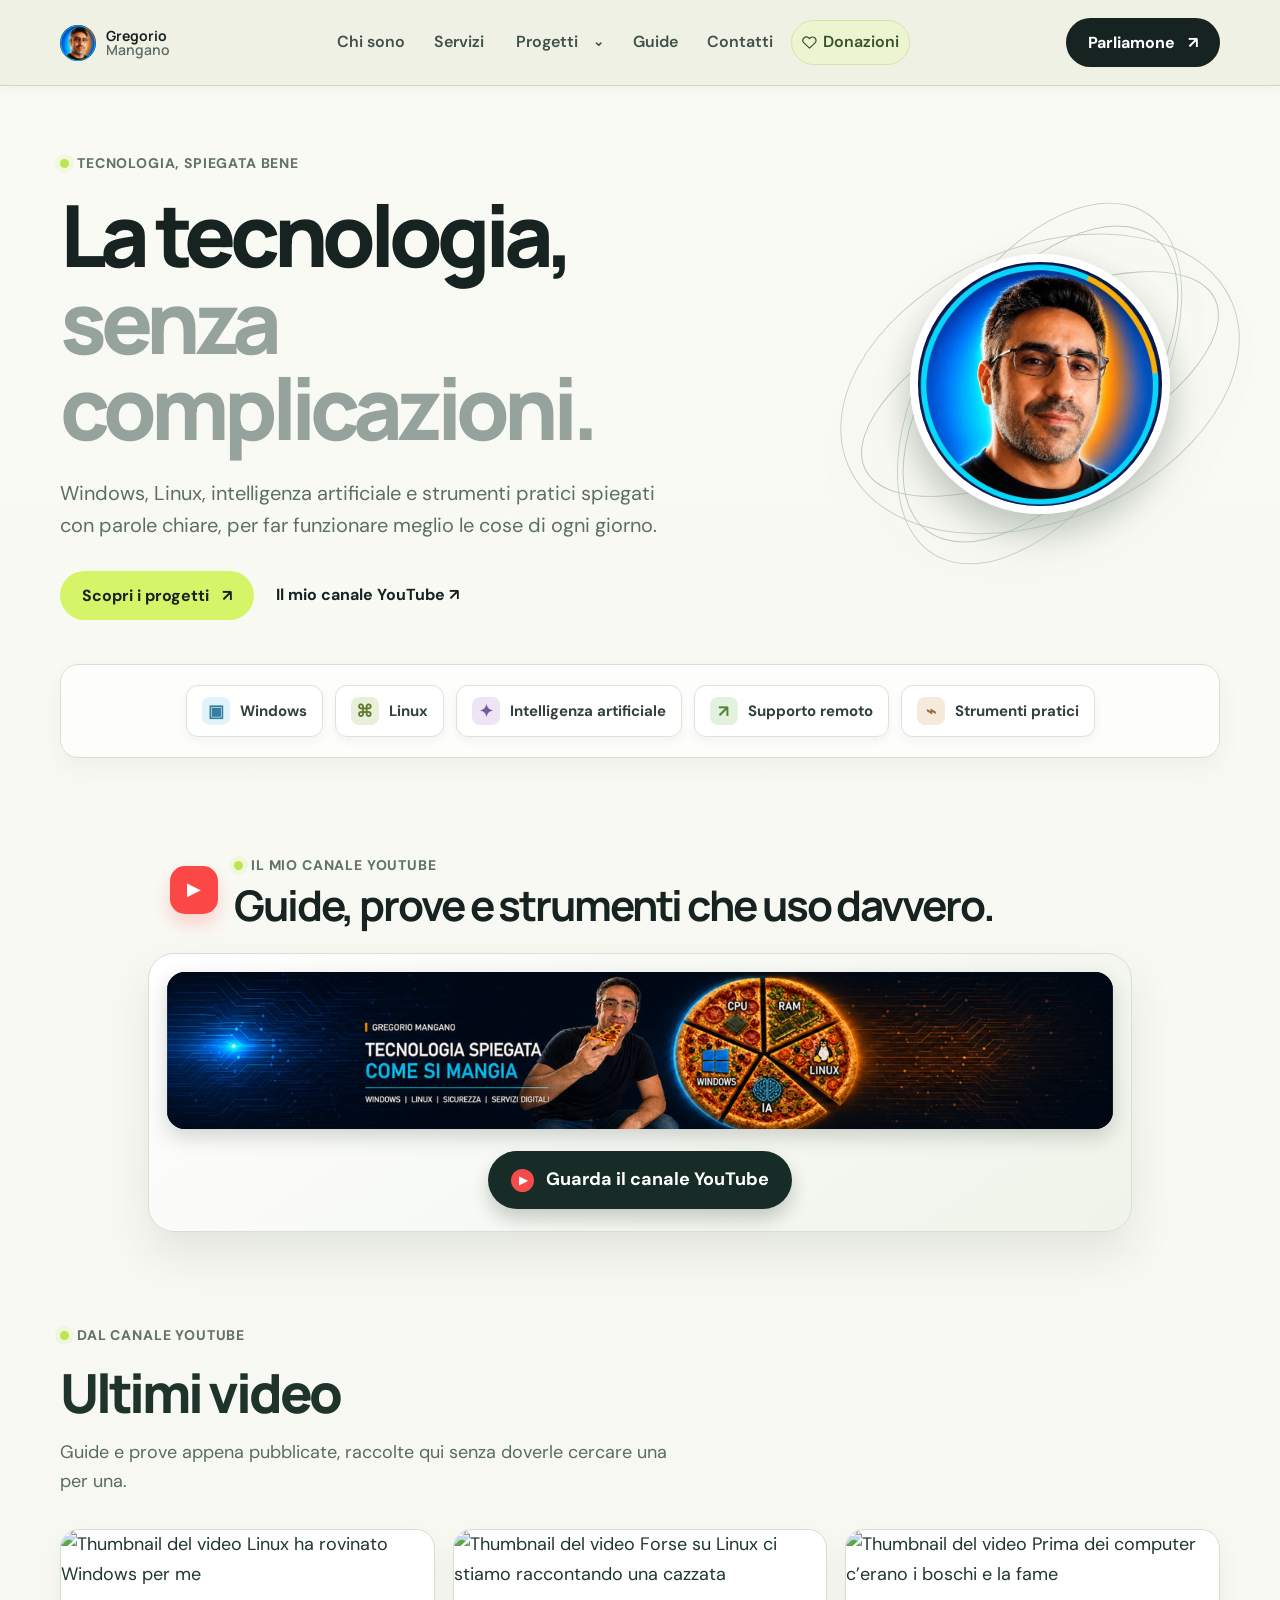
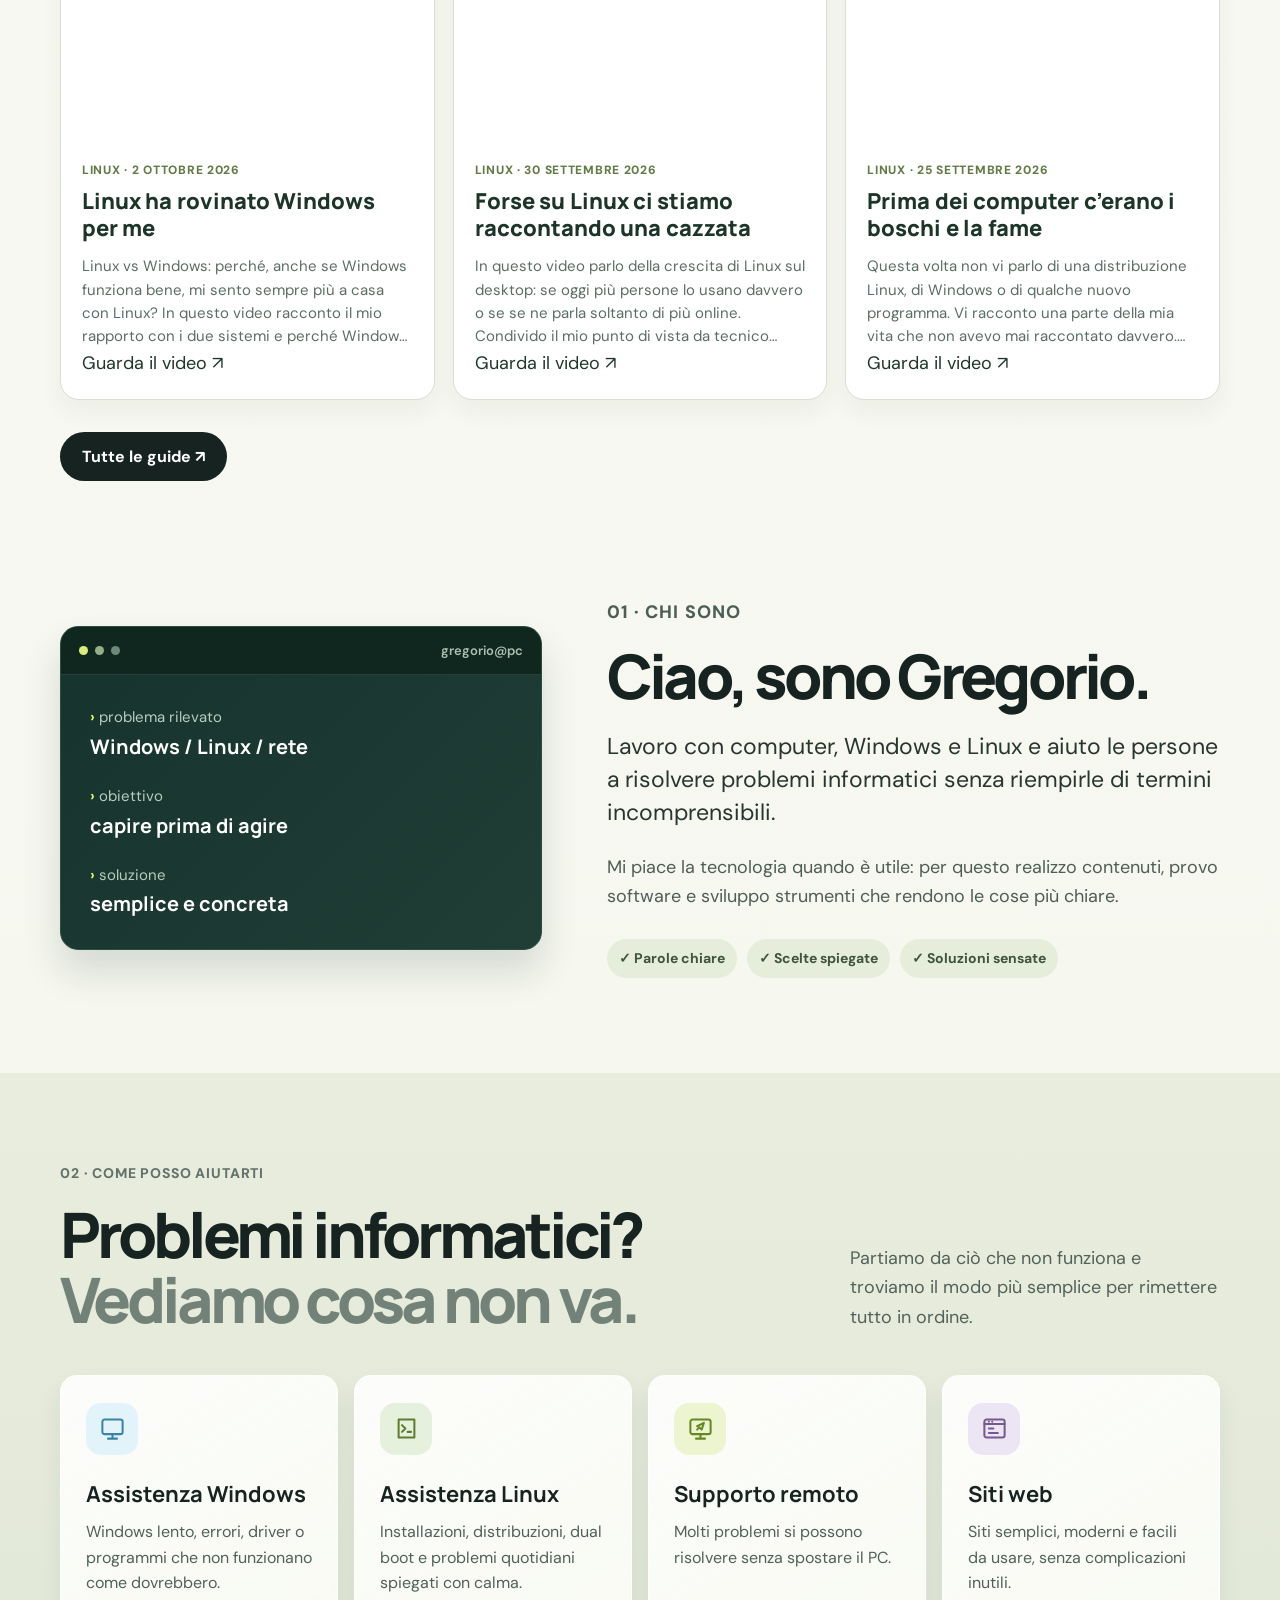
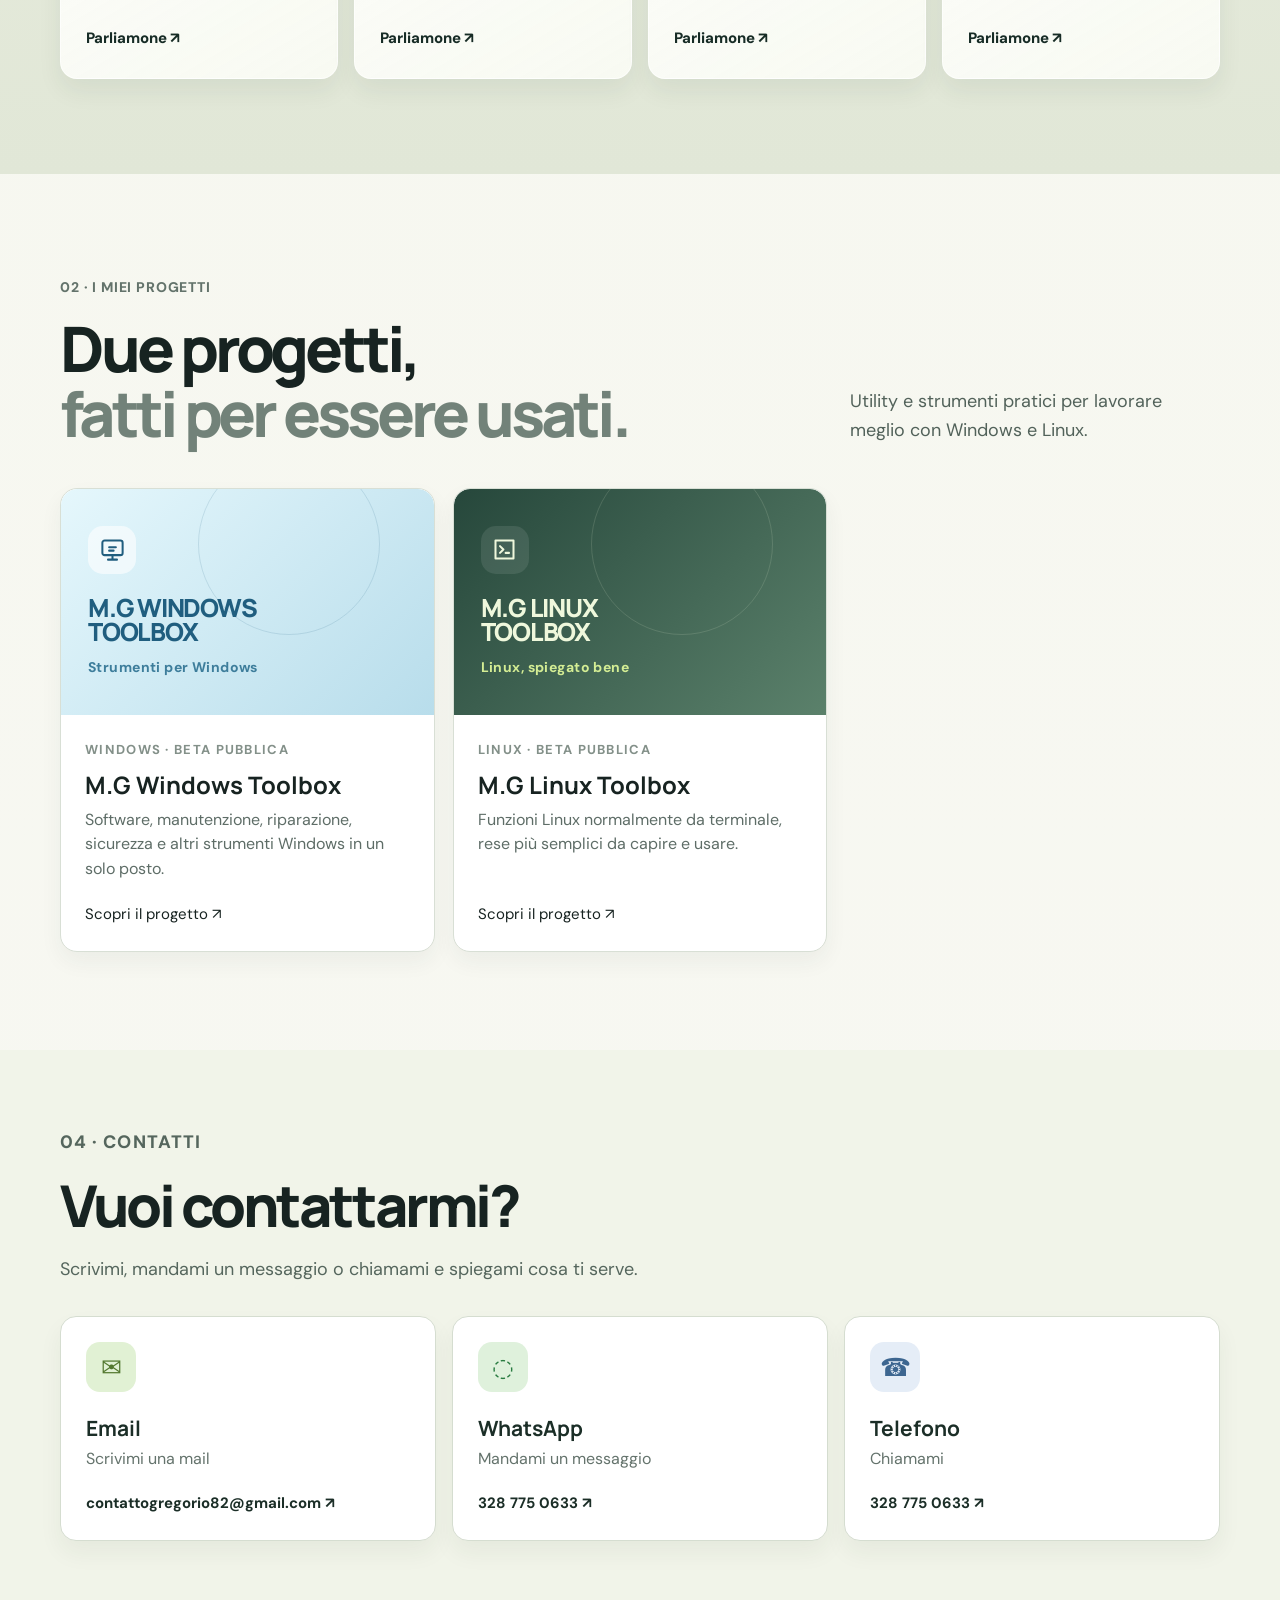
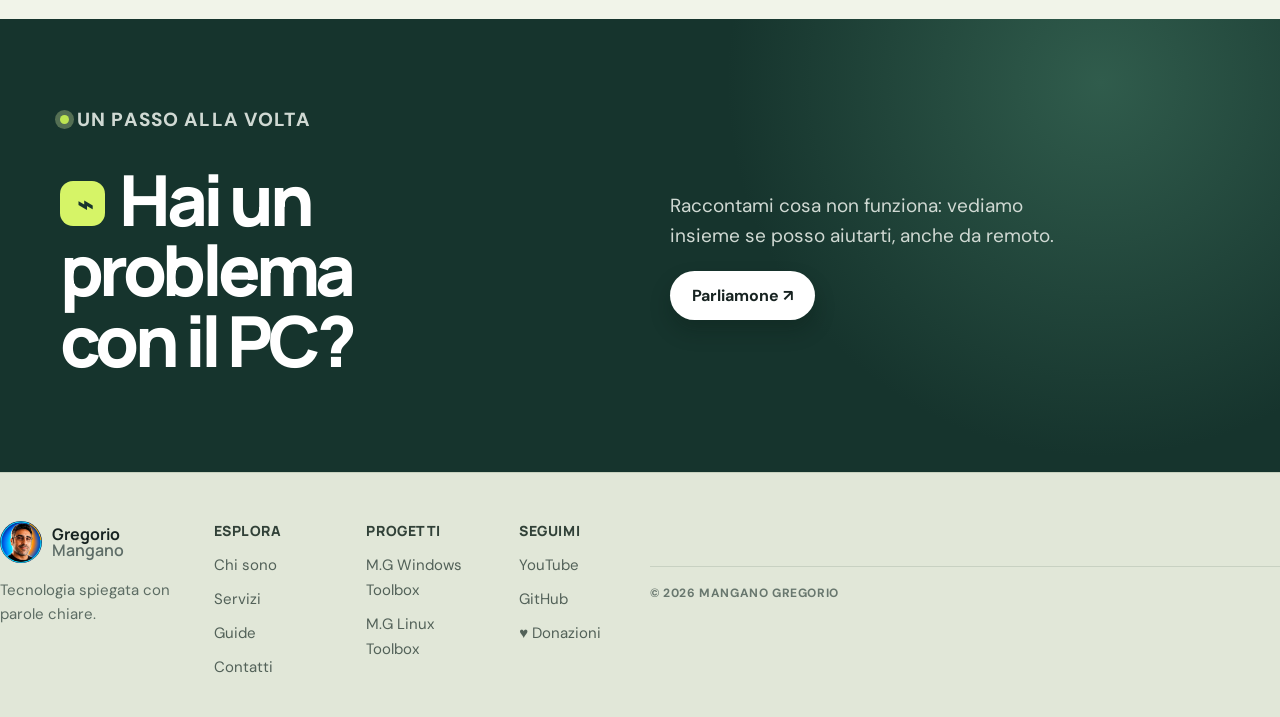
==== commit 61423f29: "Aggiorna guide YouTube" ====
--- a/index.html
+++ b/index.html
@@ -114,7 +114,7 @@
 <span>▶</span> Guarda il canale YouTube</a>
 </div>
 </section>
-<!-- GUIDES_HOME_START --><section class="home-guides wrap" aria-labelledby="ultimi-video"><div class="home-guides-heading"><p class="home-kicker">Dal canale YouTube</p><h2 id="ultimi-video">Ultimi video</h2><p>Guide e prove appena pubblicate, raccolte qui senza doverle cercare una per una.</p></div><div class="home-guide-grid"><article class="guide-card" data-guide-card data-category="Linux"><a href="https://www.youtube.com/watch?v=OUNO9-Yss-o" target="_blank" rel="noopener noreferrer" aria-label="Guarda su YouTube: Forse su Linux ci stiamo raccontando una cazzata"><img src="https://i.ytimg.com/vi/OUNO9-Yss-o/maxresdefault.jpg" alt="Thumbnail del video Forse su Linux ci stiamo raccontando una cazzata" loading="lazy"><div class="guide-card-body"><p class="guide-card-meta">Linux · 30 settembre 2026</p><h2>Forse su Linux ci stiamo raccontando una cazzata</h2><p>In questo video parlo della crescita di Linux sul desktop: se oggi più persone lo usano davvero o se se ne parla soltanto di più online. Condivido il mio punto di vista da tecnico…</p><span>Guarda il video ↗</span></div></a></article><article class="guide-card" data-guide-card data-category="Linux"><a href="https://www.youtube.com/watch?v=wASuICty1os" target="_blank" rel="noopener noreferrer" aria-label="Guarda su YouTube: Prima dei computer c’erano i boschi e la fame"><img src="https://i.ytimg.com/vi/wASuICty1os/maxresdefault.jpg" alt="Thumbnail del video Prima dei computer c’erano i boschi e la fame" loading="lazy"><div class="guide-card-body"><p class="guide-card-meta">Linux · 25 settembre 2026</p><h2>Prima dei computer c’erano i boschi e la fame</h2><p>Questa volta non vi parlo di una distribuzione Linux, di Windows o di qualche nuovo programma. Vi racconto una parte della mia vita che non avevo mai raccontato davvero. Tutto è partito…</p><span>Guarda il video ↗</span></div></a></article><article class="guide-card" data-guide-card data-category="Linux"><a href="https://www.youtube.com/watch?v=hnU5Zl1i1VY" target="_blank" rel="noopener noreferrer" aria-label="Guarda su YouTube: Quale distro Linux? Prendine una e installala! 🐧Hashtag: #Linux #DistroLinux #Ubuntu  #LinuxItalia"><img src="https://i.ytimg.com/vi/hnU5Zl1i1VY/maxresdefault.jpg" alt="Thumbnail del video Quale distro Linux? Prendine una e installala! 🐧Hashtag: #Linux #DistroLinux #Ubuntu  #LinuxItalia" loading="lazy"><div class="guide-card-body"><p class="guide-card-meta">Linux · 21 settembre 2026</p><h2>Quale distro Linux? Prendine una e installala! 🐧Hashtag: #Linux #DistroLinux #Ubuntu  #LinuxItalia</h2><p>Quale distro Linux? Prendine una e installala! 🐧Hashtag: #Linux #DistroLinux #Ubuntu #LinuxItalia</p><span>Guarda il video ↗</span></div></a></article></div><a class="button button-dark" href="guide/">Tutte le guide ↗</a></section><!-- GUIDES_HOME_END -->
+<!-- GUIDES_HOME_START --><section class="home-guides wrap" aria-labelledby="ultimi-video"><div class="home-guides-heading"><p class="home-kicker">Dal canale YouTube</p><h2 id="ultimi-video">Ultimi video</h2><p>Guide e prove appena pubblicate, raccolte qui senza doverle cercare una per una.</p></div><div class="home-guide-grid"><article class="guide-card" data-guide-card data-category="Linux"><a href="https://www.youtube.com/watch?v=f8r5Kj4t4dw" target="_blank" rel="noopener noreferrer" aria-label="Guarda su YouTube: Linux ha rovinato Windows per me"><img src="https://i.ytimg.com/vi/f8r5Kj4t4dw/maxresdefault.jpg" alt="Thumbnail del video Linux ha rovinato Windows per me" loading="lazy"><div class="guide-card-body"><p class="guide-card-meta">Linux · 2 ottobre 2026</p><h2>Linux ha rovinato Windows per me</h2><p>Linux vs Windows: perché, anche se Windows funziona bene, mi sento sempre più a casa con Linux? In questo video racconto il mio rapporto con i due sistemi e perché Windows ha finito per…</p><span>Guarda il video ↗</span></div></a></article><article class="guide-card" data-guide-card data-category="Linux"><a href="https://www.youtube.com/watch?v=OUNO9-Yss-o" target="_blank" rel="noopener noreferrer" aria-label="Guarda su YouTube: Forse su Linux ci stiamo raccontando una cazzata"><img src="https://i.ytimg.com/vi/OUNO9-Yss-o/maxresdefault.jpg" alt="Thumbnail del video Forse su Linux ci stiamo raccontando una cazzata" loading="lazy"><div class="guide-card-body"><p class="guide-card-meta">Linux · 30 settembre 2026</p><h2>Forse su Linux ci stiamo raccontando una cazzata</h2><p>In questo video parlo della crescita di Linux sul desktop: se oggi più persone lo usano davvero o se se ne parla soltanto di più online. Condivido il mio punto di vista da tecnico…</p><span>Guarda il video ↗</span></div></a></article><article class="guide-card" data-guide-card data-category="Linux"><a href="https://www.youtube.com/watch?v=wASuICty1os" target="_blank" rel="noopener noreferrer" aria-label="Guarda su YouTube: Prima dei computer c’erano i boschi e la fame"><img src="https://i.ytimg.com/vi/wASuICty1os/maxresdefault.jpg" alt="Thumbnail del video Prima dei computer c’erano i boschi e la fame" loading="lazy"><div class="guide-card-body"><p class="guide-card-meta">Linux · 25 settembre 2026</p><h2>Prima dei computer c’erano i boschi e la fame</h2><p>Questa volta non vi parlo di una distribuzione Linux, di Windows o di qualche nuovo programma. Vi racconto una parte della mia vita che non avevo mai raccontato davvero. Tutto è partito…</p><span>Guarda il video ↗</span></div></a></article></div><a class="button button-dark" href="guide/">Tutte le guide ↗</a></section><!-- GUIDES_HOME_END -->
 <section id="chi-sono" class="about-section wrap">
 <div class="terminal-card" aria-label="Il metodo di lavoro di Gregorio">
 <div class="terminal-top">
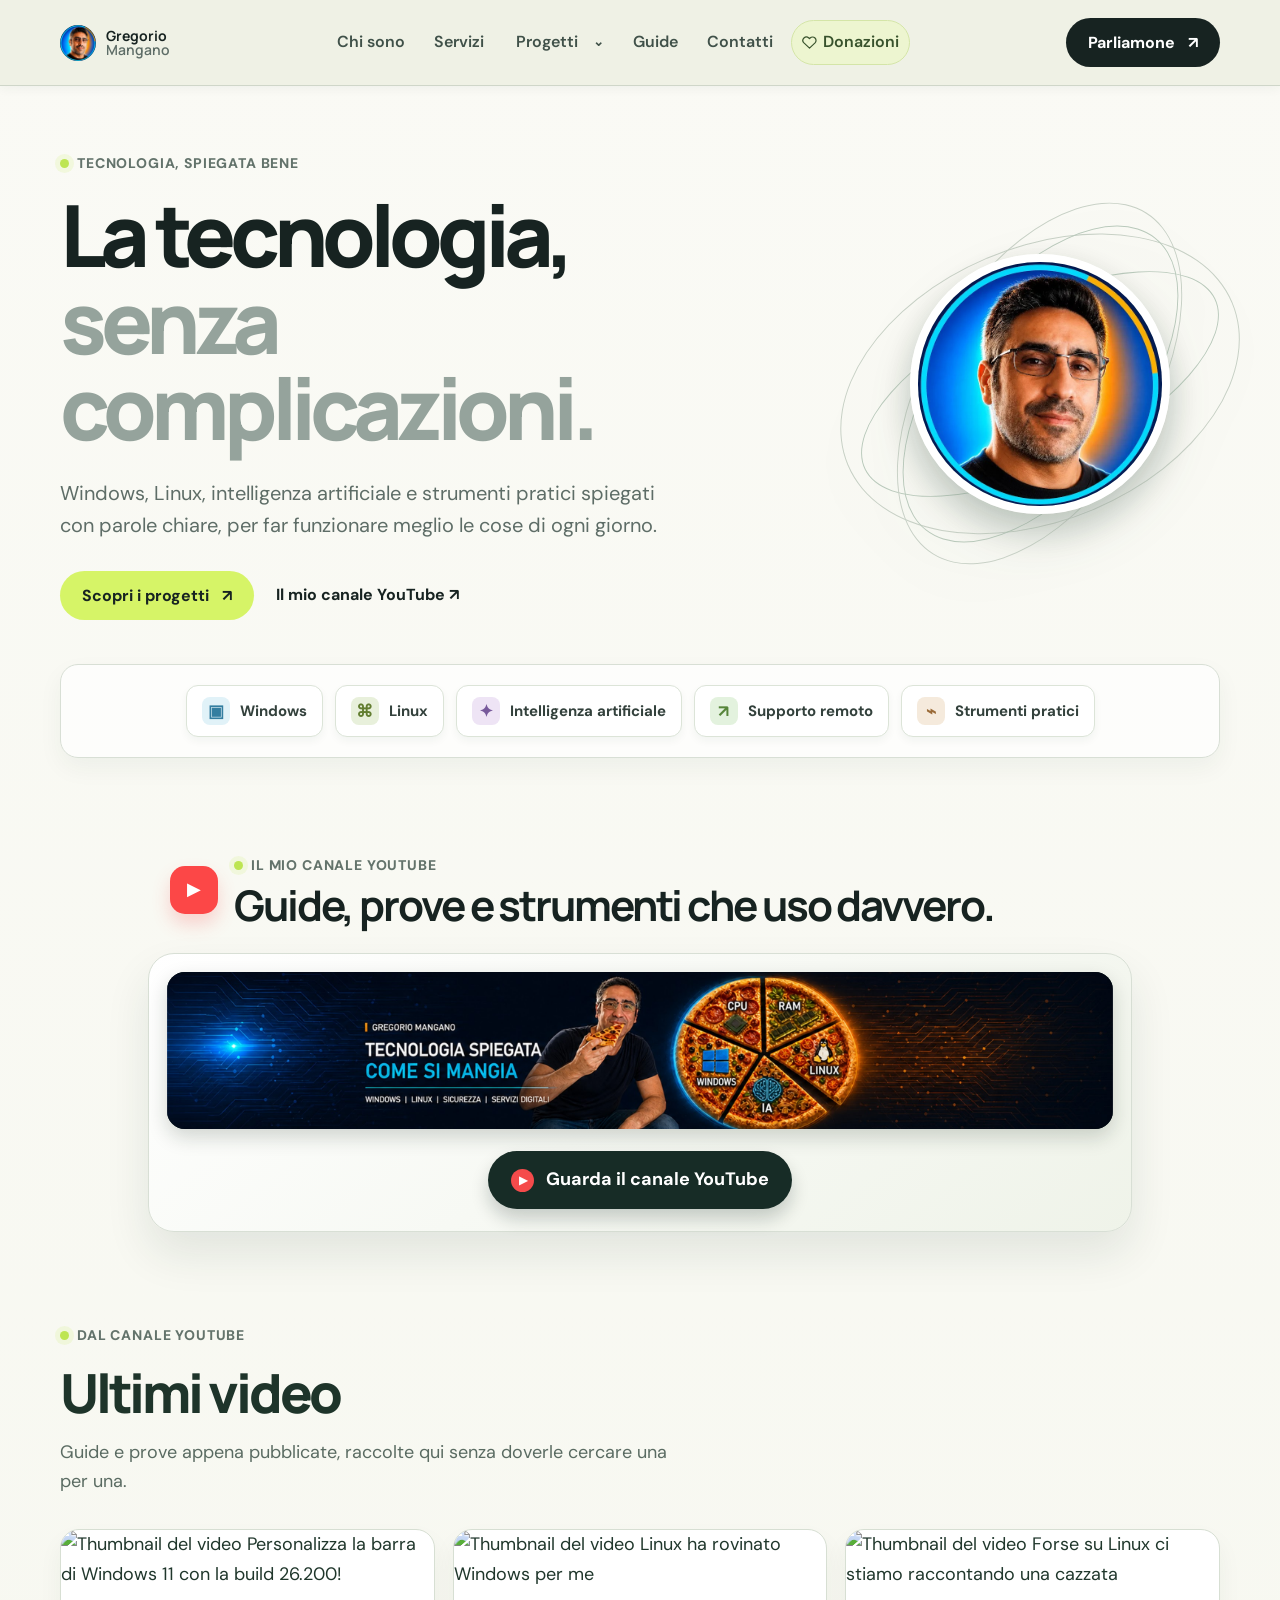
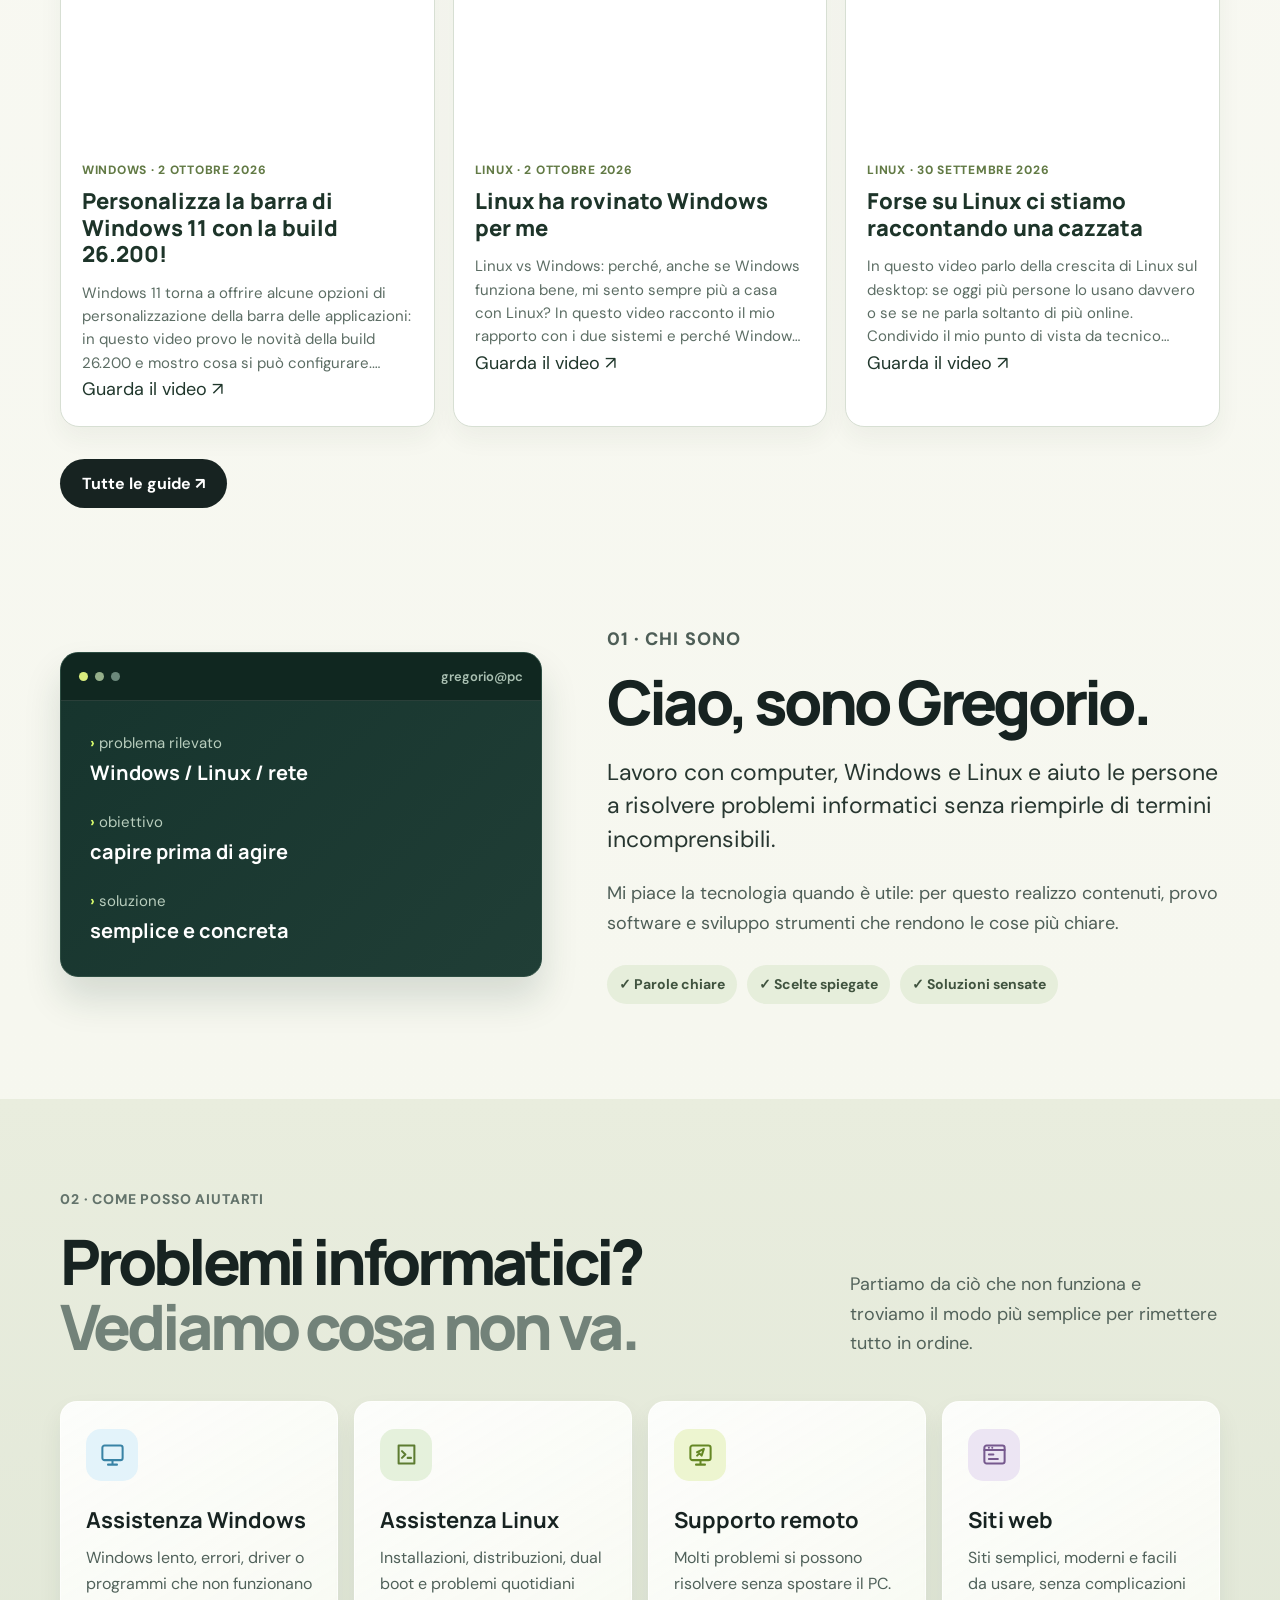
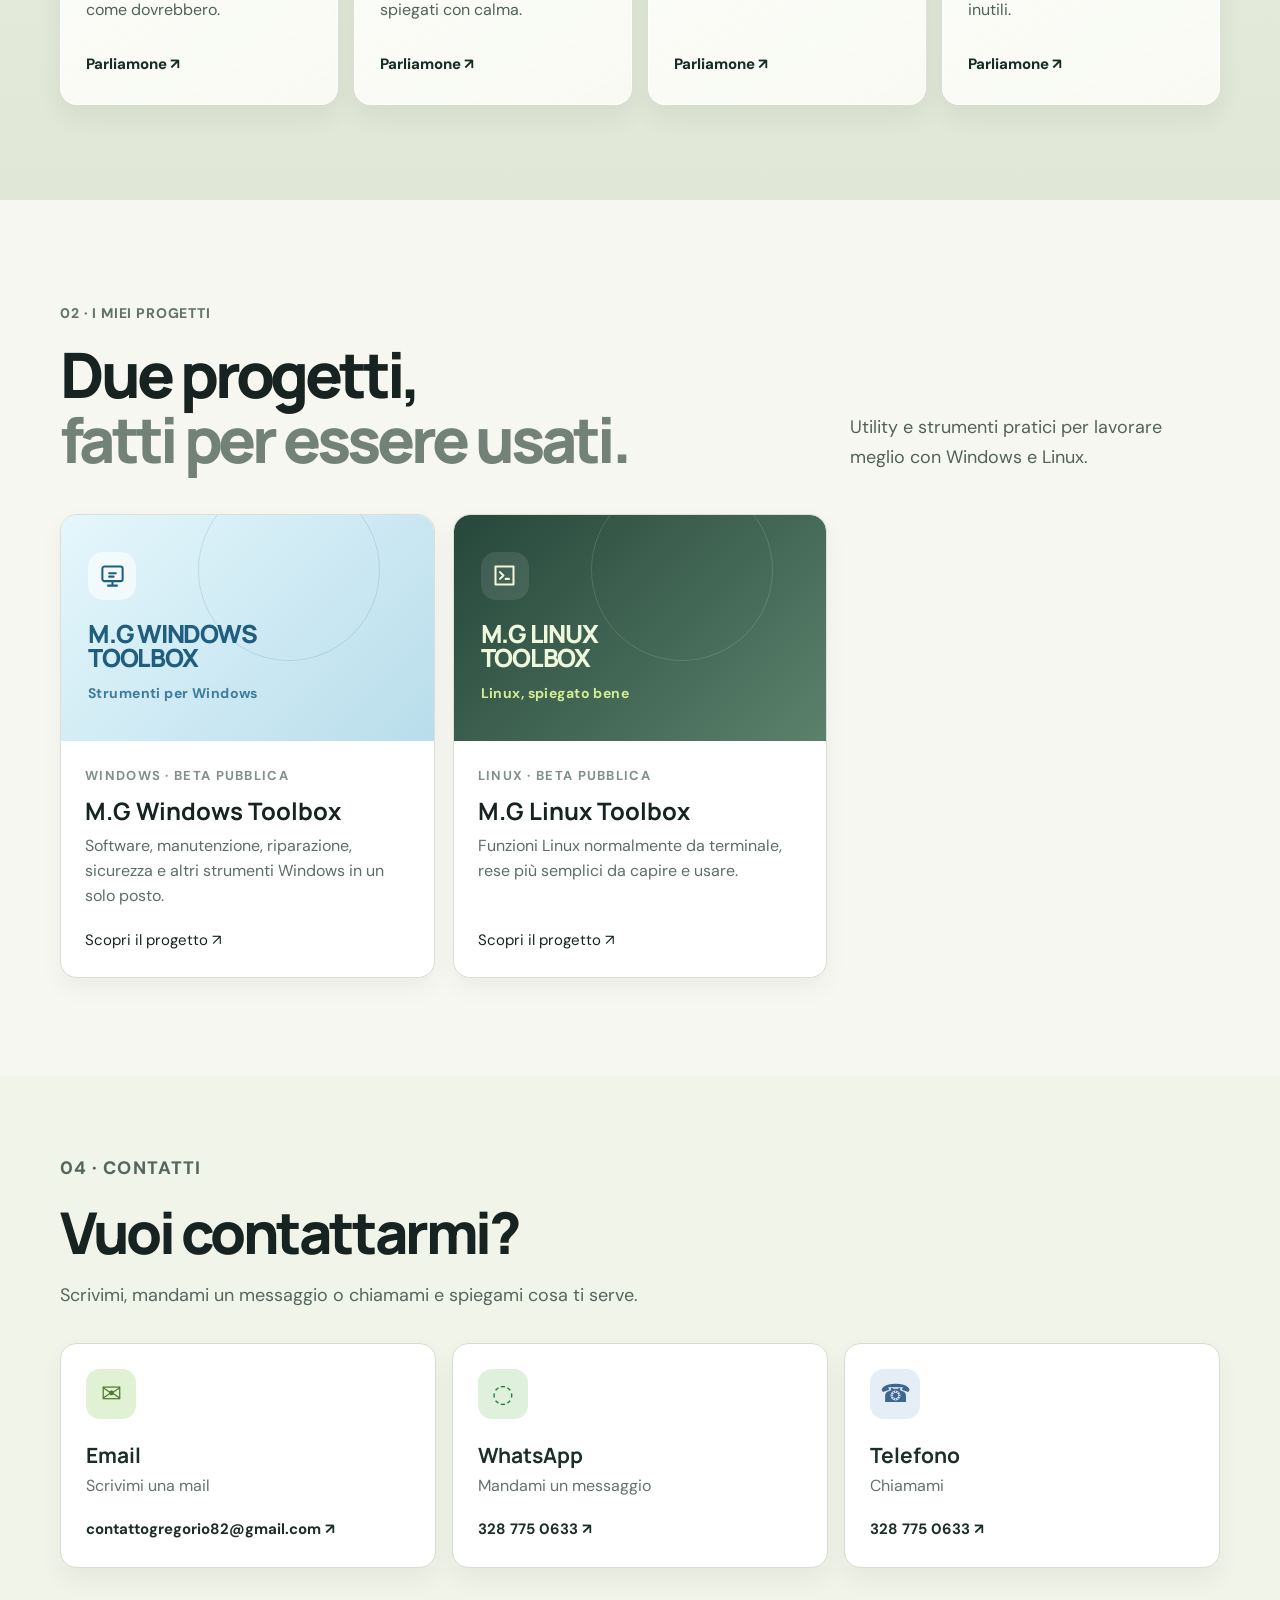
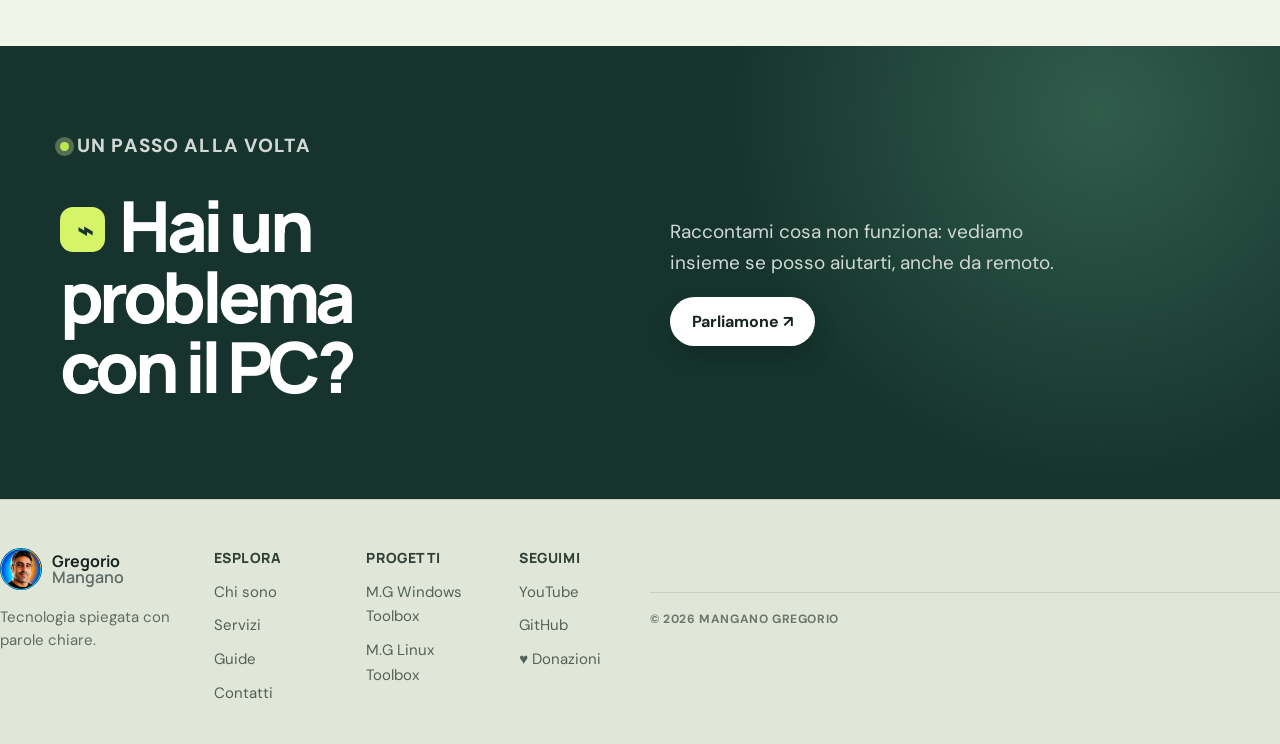
==== commit 423f55c9: "Aggiorna guide YouTube" ====
--- a/index.html
+++ b/index.html
@@ -114,7 +114,7 @@
 <span>▶</span> Guarda il canale YouTube</a>
 </div>
 </section>
-<!-- GUIDES_HOME_START --><section class="home-guides wrap" aria-labelledby="ultimi-video"><div class="home-guides-heading"><p class="home-kicker">Dal canale YouTube</p><h2 id="ultimi-video">Ultimi video</h2><p>Guide e prove appena pubblicate, raccolte qui senza doverle cercare una per una.</p></div><div class="home-guide-grid"><article class="guide-card" data-guide-card data-category="Linux"><a href="https://www.youtube.com/watch?v=f8r5Kj4t4dw" target="_blank" rel="noopener noreferrer" aria-label="Guarda su YouTube: Linux ha rovinato Windows per me"><img src="https://i.ytimg.com/vi/f8r5Kj4t4dw/maxresdefault.jpg" alt="Thumbnail del video Linux ha rovinato Windows per me" loading="lazy"><div class="guide-card-body"><p class="guide-card-meta">Linux · 2 ottobre 2026</p><h2>Linux ha rovinato Windows per me</h2><p>Linux vs Windows: perché, anche se Windows funziona bene, mi sento sempre più a casa con Linux? In questo video racconto il mio rapporto con i due sistemi e perché Windows ha finito per…</p><span>Guarda il video ↗</span></div></a></article><article class="guide-card" data-guide-card data-category="Linux"><a href="https://www.youtube.com/watch?v=OUNO9-Yss-o" target="_blank" rel="noopener noreferrer" aria-label="Guarda su YouTube: Forse su Linux ci stiamo raccontando una cazzata"><img src="https://i.ytimg.com/vi/OUNO9-Yss-o/maxresdefault.jpg" alt="Thumbnail del video Forse su Linux ci stiamo raccontando una cazzata" loading="lazy"><div class="guide-card-body"><p class="guide-card-meta">Linux · 30 settembre 2026</p><h2>Forse su Linux ci stiamo raccontando una cazzata</h2><p>In questo video parlo della crescita di Linux sul desktop: se oggi più persone lo usano davvero o se se ne parla soltanto di più online. Condivido il mio punto di vista da tecnico…</p><span>Guarda il video ↗</span></div></a></article><article class="guide-card" data-guide-card data-category="Linux"><a href="https://www.youtube.com/watch?v=wASuICty1os" target="_blank" rel="noopener noreferrer" aria-label="Guarda su YouTube: Prima dei computer c’erano i boschi e la fame"><img src="https://i.ytimg.com/vi/wASuICty1os/maxresdefault.jpg" alt="Thumbnail del video Prima dei computer c’erano i boschi e la fame" loading="lazy"><div class="guide-card-body"><p class="guide-card-meta">Linux · 25 settembre 2026</p><h2>Prima dei computer c’erano i boschi e la fame</h2><p>Questa volta non vi parlo di una distribuzione Linux, di Windows o di qualche nuovo programma. Vi racconto una parte della mia vita che non avevo mai raccontato davvero. Tutto è partito…</p><span>Guarda il video ↗</span></div></a></article></div><a class="button button-dark" href="guide/">Tutte le guide ↗</a></section><!-- GUIDES_HOME_END -->
+<!-- GUIDES_HOME_START --><section class="home-guides wrap" aria-labelledby="ultimi-video"><div class="home-guides-heading"><p class="home-kicker">Dal canale YouTube</p><h2 id="ultimi-video">Ultimi video</h2><p>Guide e prove appena pubblicate, raccolte qui senza doverle cercare una per una.</p></div><div class="home-guide-grid"><article class="guide-card" data-guide-card data-category="Windows"><a href="https://www.youtube.com/watch?v=b4GrSLSnF_k" target="_blank" rel="noopener noreferrer" aria-label="Guarda su YouTube: Personalizza la barra di Windows 11 con la build 26.200!"><img src="https://i.ytimg.com/vi/b4GrSLSnF_k/maxresdefault.jpg" alt="Thumbnail del video Personalizza la barra di Windows 11 con la build 26.200!" loading="lazy"><div class="guide-card-body"><p class="guide-card-meta">Windows · 2 ottobre 2026</p><h2>Personalizza la barra di Windows 11 con la build 26.200!</h2><p>Windows 11 torna a offrire alcune opzioni di personalizzazione della barra delle applicazioni: in questo video provo le novità della build 26.200 e mostro cosa si può configurare. Vediamo…</p><span>Guarda il video ↗</span></div></a></article><article class="guide-card" data-guide-card data-category="Linux"><a href="https://www.youtube.com/watch?v=f8r5Kj4t4dw" target="_blank" rel="noopener noreferrer" aria-label="Guarda su YouTube: Linux ha rovinato Windows per me"><img src="https://i.ytimg.com/vi/f8r5Kj4t4dw/maxresdefault.jpg" alt="Thumbnail del video Linux ha rovinato Windows per me" loading="lazy"><div class="guide-card-body"><p class="guide-card-meta">Linux · 2 ottobre 2026</p><h2>Linux ha rovinato Windows per me</h2><p>Linux vs Windows: perché, anche se Windows funziona bene, mi sento sempre più a casa con Linux? In questo video racconto il mio rapporto con i due sistemi e perché Windows ha finito per…</p><span>Guarda il video ↗</span></div></a></article><article class="guide-card" data-guide-card data-category="Linux"><a href="https://www.youtube.com/watch?v=OUNO9-Yss-o" target="_blank" rel="noopener noreferrer" aria-label="Guarda su YouTube: Forse su Linux ci stiamo raccontando una cazzata"><img src="https://i.ytimg.com/vi/OUNO9-Yss-o/maxresdefault.jpg" alt="Thumbnail del video Forse su Linux ci stiamo raccontando una cazzata" loading="lazy"><div class="guide-card-body"><p class="guide-card-meta">Linux · 30 settembre 2026</p><h2>Forse su Linux ci stiamo raccontando una cazzata</h2><p>In questo video parlo della crescita di Linux sul desktop: se oggi più persone lo usano davvero o se se ne parla soltanto di più online. Condivido il mio punto di vista da tecnico…</p><span>Guarda il video ↗</span></div></a></article></div><a class="button button-dark" href="guide/">Tutte le guide ↗</a></section><!-- GUIDES_HOME_END -->
 <section id="chi-sono" class="about-section wrap">
 <div class="terminal-card" aria-label="Il metodo di lavoro di Gregorio">
 <div class="terminal-top">
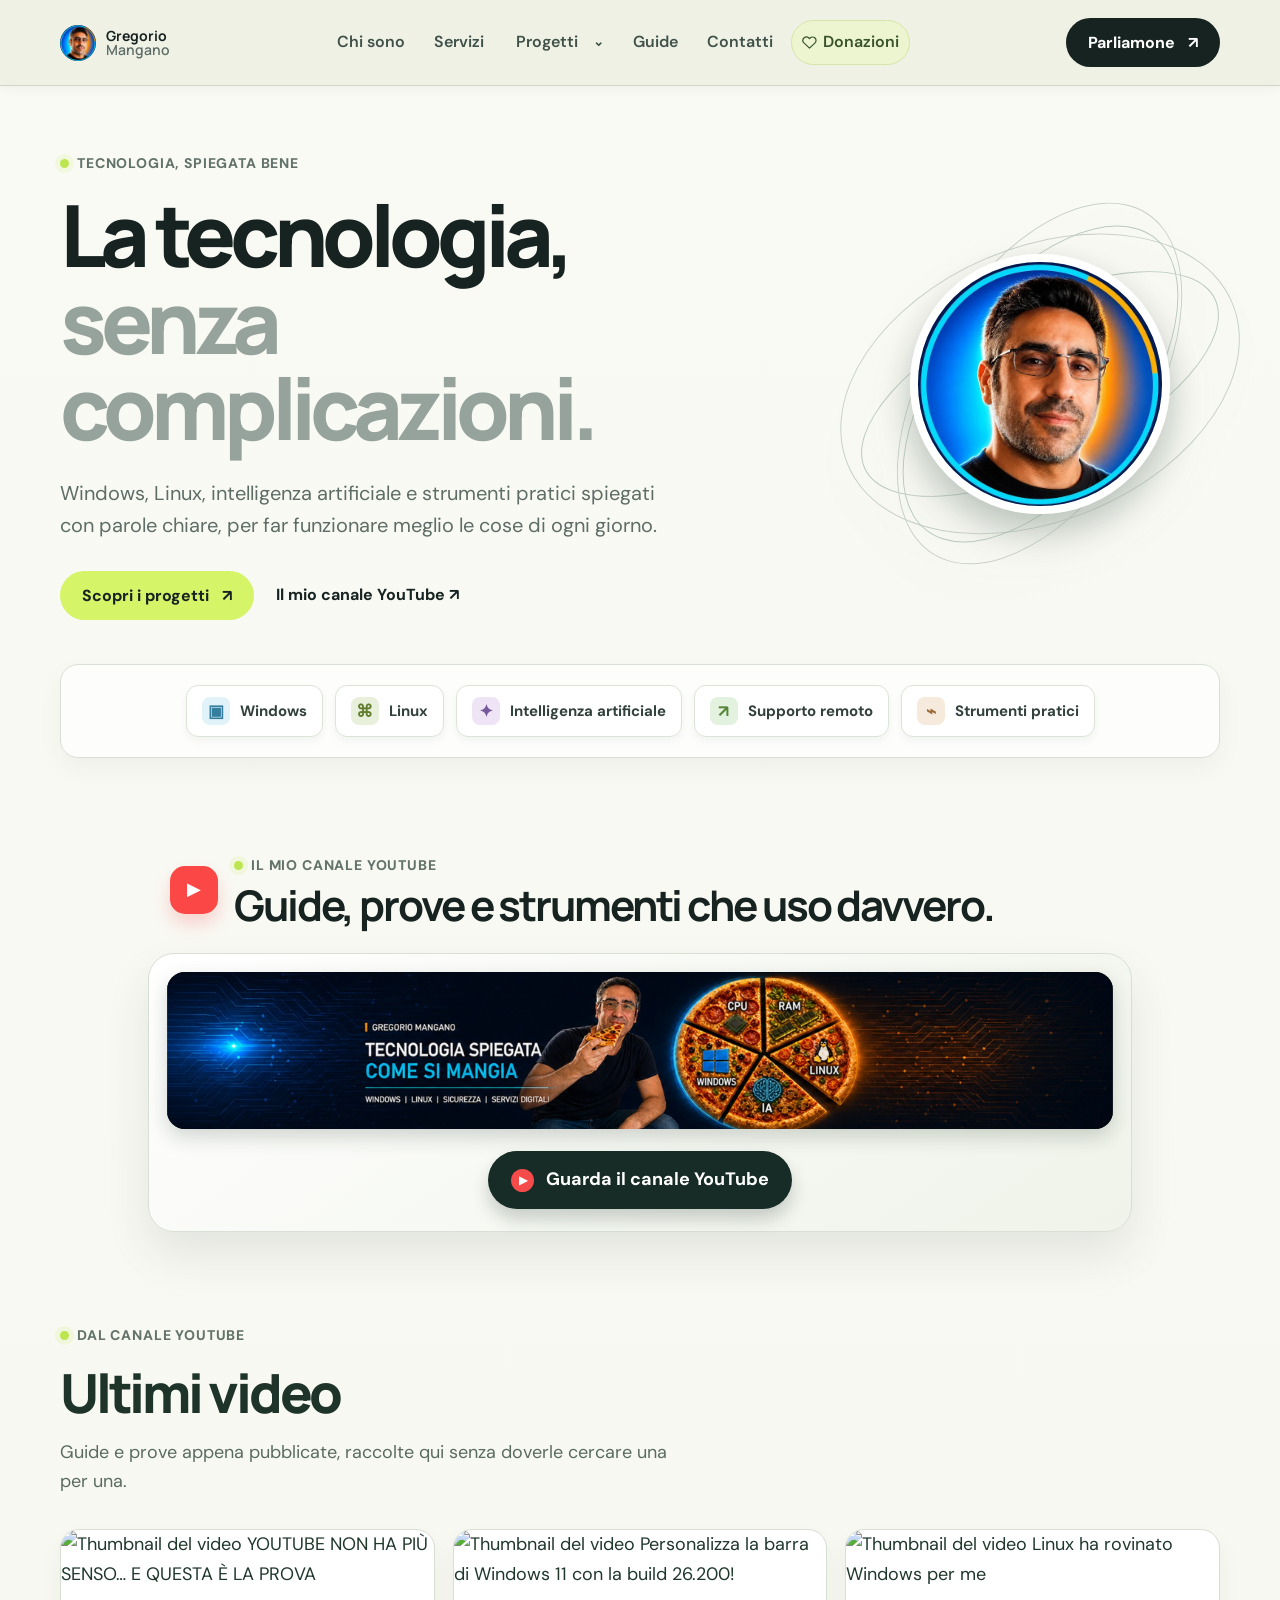
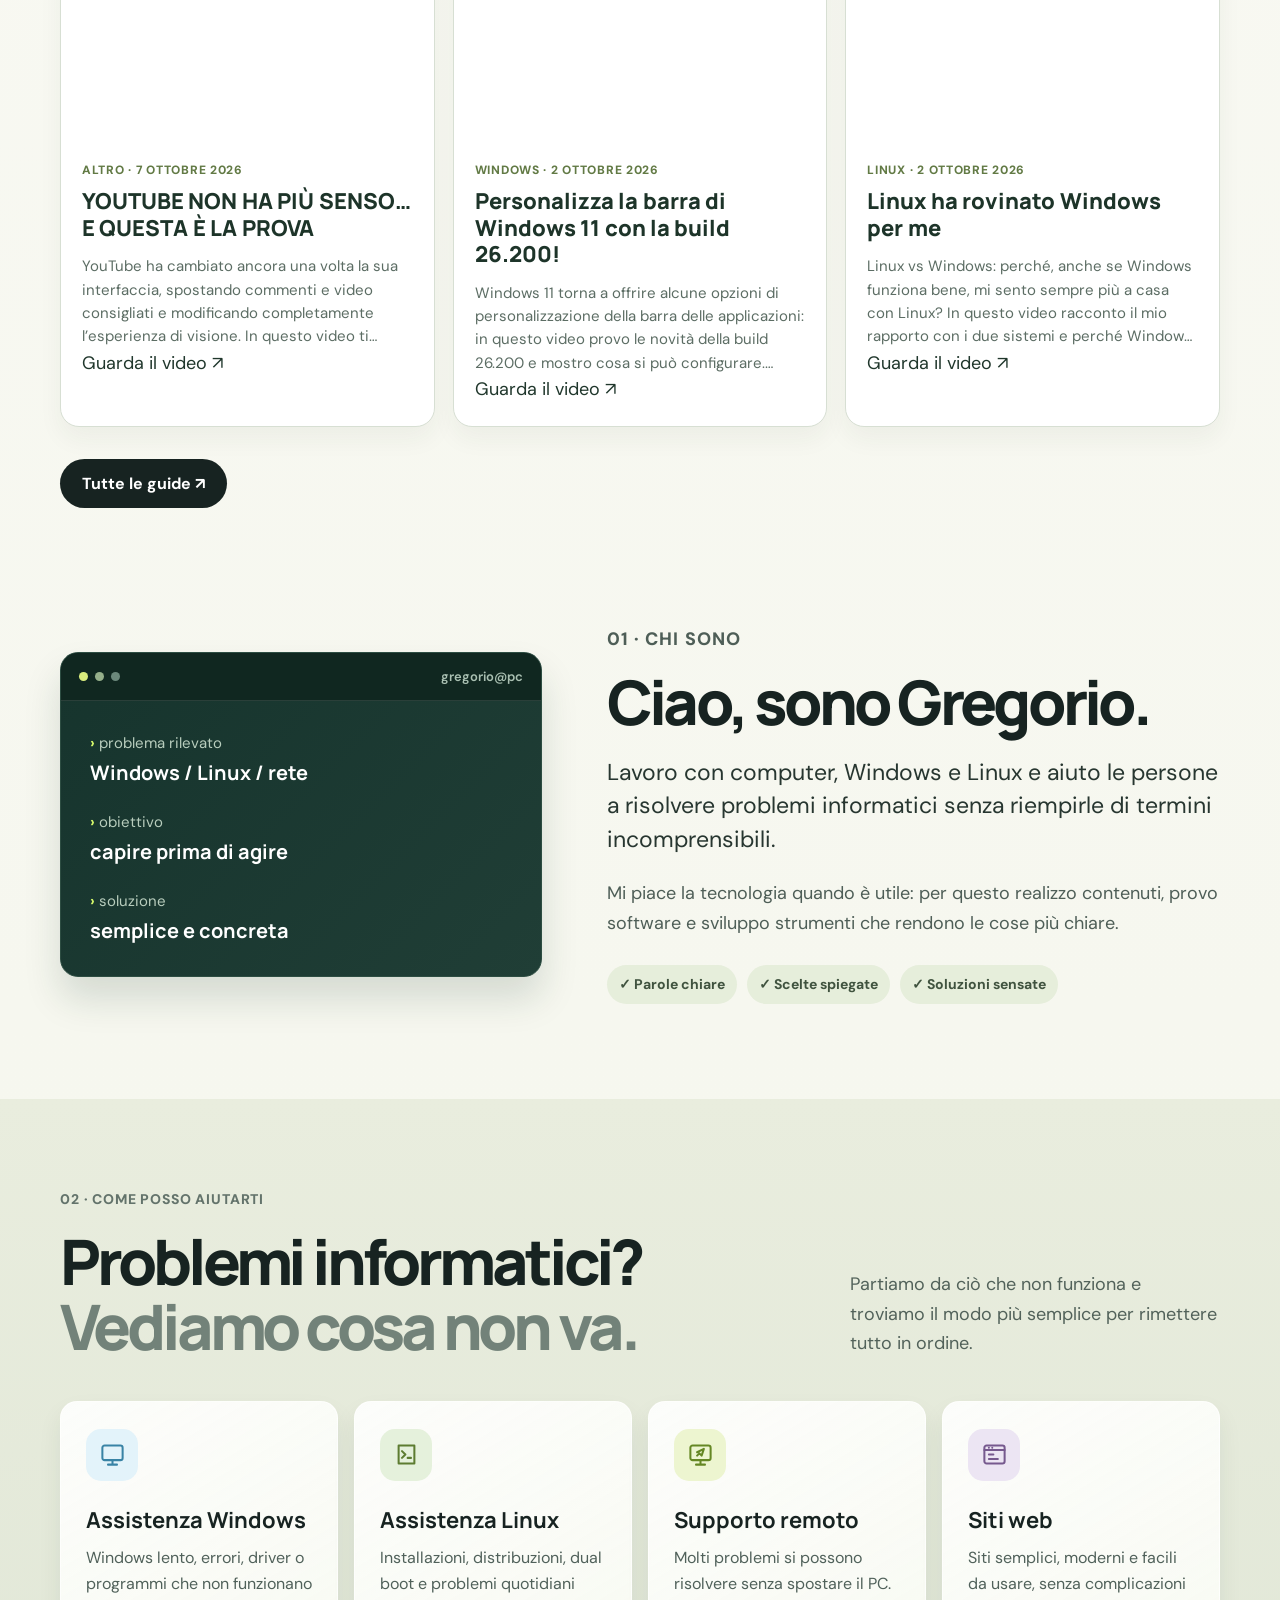
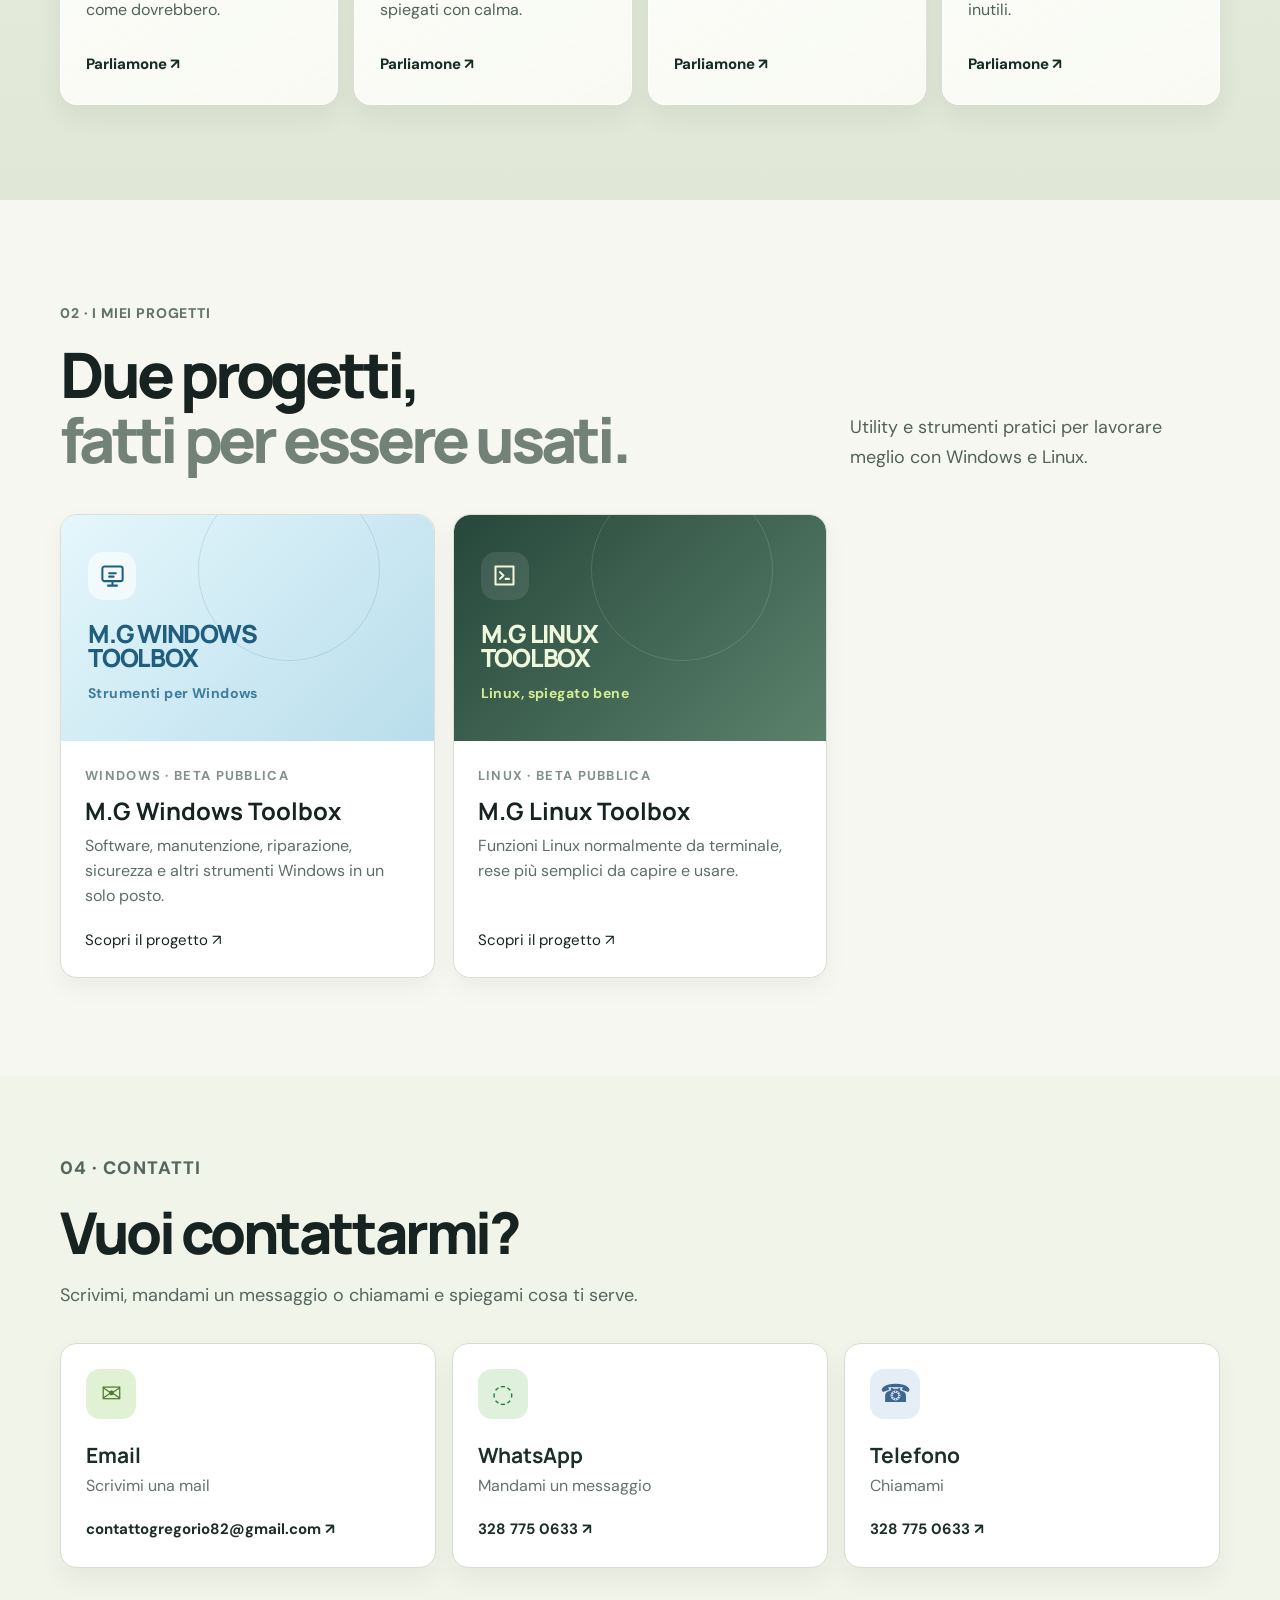
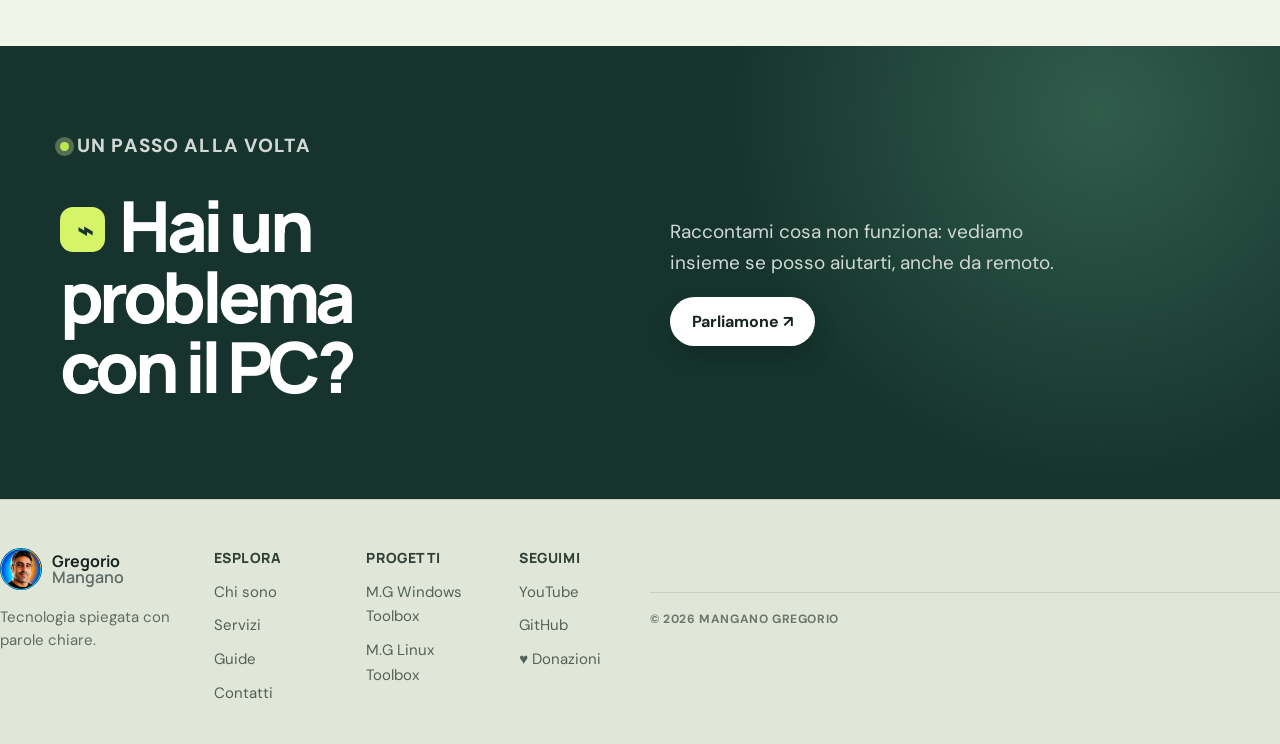
==== commit 3bb5bed0: "Aggiorna guide YouTube" ====
--- a/index.html
+++ b/index.html
@@ -114,7 +114,7 @@
 <span>▶</span> Guarda il canale YouTube</a>
 </div>
 </section>
-<!-- GUIDES_HOME_START --><section class="home-guides wrap" aria-labelledby="ultimi-video"><div class="home-guides-heading"><p class="home-kicker">Dal canale YouTube</p><h2 id="ultimi-video">Ultimi video</h2><p>Guide e prove appena pubblicate, raccolte qui senza doverle cercare una per una.</p></div><div class="home-guide-grid"><article class="guide-card" data-guide-card data-category="Windows"><a href="https://www.youtube.com/watch?v=b4GrSLSnF_k" target="_blank" rel="noopener noreferrer" aria-label="Guarda su YouTube: Personalizza la barra di Windows 11 con la build 26.200!"><img src="https://i.ytimg.com/vi/b4GrSLSnF_k/maxresdefault.jpg" alt="Thumbnail del video Personalizza la barra di Windows 11 con la build 26.200!" loading="lazy"><div class="guide-card-body"><p class="guide-card-meta">Windows · 2 ottobre 2026</p><h2>Personalizza la barra di Windows 11 con la build 26.200!</h2><p>Windows 11 torna a offrire alcune opzioni di personalizzazione della barra delle applicazioni: in questo video provo le novità della build 26.200 e mostro cosa si può configurare. Vediamo…</p><span>Guarda il video ↗</span></div></a></article><article class="guide-card" data-guide-card data-category="Linux"><a href="https://www.youtube.com/watch?v=f8r5Kj4t4dw" target="_blank" rel="noopener noreferrer" aria-label="Guarda su YouTube: Linux ha rovinato Windows per me"><img src="https://i.ytimg.com/vi/f8r5Kj4t4dw/maxresdefault.jpg" alt="Thumbnail del video Linux ha rovinato Windows per me" loading="lazy"><div class="guide-card-body"><p class="guide-card-meta">Linux · 2 ottobre 2026</p><h2>Linux ha rovinato Windows per me</h2><p>Linux vs Windows: perché, anche se Windows funziona bene, mi sento sempre più a casa con Linux? In questo video racconto il mio rapporto con i due sistemi e perché Windows ha finito per…</p><span>Guarda il video ↗</span></div></a></article><article class="guide-card" data-guide-card data-category="Linux"><a href="https://www.youtube.com/watch?v=OUNO9-Yss-o" target="_blank" rel="noopener noreferrer" aria-label="Guarda su YouTube: Forse su Linux ci stiamo raccontando una cazzata"><img src="https://i.ytimg.com/vi/OUNO9-Yss-o/maxresdefault.jpg" alt="Thumbnail del video Forse su Linux ci stiamo raccontando una cazzata" loading="lazy"><div class="guide-card-body"><p class="guide-card-meta">Linux · 30 settembre 2026</p><h2>Forse su Linux ci stiamo raccontando una cazzata</h2><p>In questo video parlo della crescita di Linux sul desktop: se oggi più persone lo usano davvero o se se ne parla soltanto di più online. Condivido il mio punto di vista da tecnico…</p><span>Guarda il video ↗</span></div></a></article></div><a class="button button-dark" href="guide/">Tutte le guide ↗</a></section><!-- GUIDES_HOME_END -->
+<!-- GUIDES_HOME_START --><section class="home-guides wrap" aria-labelledby="ultimi-video"><div class="home-guides-heading"><p class="home-kicker">Dal canale YouTube</p><h2 id="ultimi-video">Ultimi video</h2><p>Guide e prove appena pubblicate, raccolte qui senza doverle cercare una per una.</p></div><div class="home-guide-grid"><article class="guide-card" data-guide-card data-category="Altro"><a href="https://www.youtube.com/watch?v=yzAN4hxifUo" target="_blank" rel="noopener noreferrer" aria-label="Guarda su YouTube: YOUTUBE NON HA PIÙ SENSO… E QUESTA È LA PROVA"><img src="https://i.ytimg.com/vi/yzAN4hxifUo/maxresdefault.jpg" alt="Thumbnail del video YOUTUBE NON HA PIÙ SENSO… E QUESTA È LA PROVA" loading="lazy"><div class="guide-card-body"><p class="guide-card-meta">Altro · 7 ottobre 2026</p><h2>YOUTUBE NON HA PIÙ SENSO… E QUESTA È LA PROVA</h2><p>YouTube ha cambiato ancora una volta la sua interfaccia, spostando commenti e video consigliati e modificando completamente l’esperienza di visione. In questo video ti mostro il nuovo…</p><span>Guarda il video ↗</span></div></a></article><article class="guide-card" data-guide-card data-category="Windows"><a href="https://www.youtube.com/watch?v=b4GrSLSnF_k" target="_blank" rel="noopener noreferrer" aria-label="Guarda su YouTube: Personalizza la barra di Windows 11 con la build 26.200!"><img src="https://i.ytimg.com/vi/b4GrSLSnF_k/maxresdefault.jpg" alt="Thumbnail del video Personalizza la barra di Windows 11 con la build 26.200!" loading="lazy"><div class="guide-card-body"><p class="guide-card-meta">Windows · 2 ottobre 2026</p><h2>Personalizza la barra di Windows 11 con la build 26.200!</h2><p>Windows 11 torna a offrire alcune opzioni di personalizzazione della barra delle applicazioni: in questo video provo le novità della build 26.200 e mostro cosa si può configurare. Vediamo…</p><span>Guarda il video ↗</span></div></a></article><article class="guide-card" data-guide-card data-category="Linux"><a href="https://www.youtube.com/watch?v=f8r5Kj4t4dw" target="_blank" rel="noopener noreferrer" aria-label="Guarda su YouTube: Linux ha rovinato Windows per me"><img src="https://i.ytimg.com/vi/f8r5Kj4t4dw/maxresdefault.jpg" alt="Thumbnail del video Linux ha rovinato Windows per me" loading="lazy"><div class="guide-card-body"><p class="guide-card-meta">Linux · 2 ottobre 2026</p><h2>Linux ha rovinato Windows per me</h2><p>Linux vs Windows: perché, anche se Windows funziona bene, mi sento sempre più a casa con Linux? In questo video racconto il mio rapporto con i due sistemi e perché Windows ha finito per…</p><span>Guarda il video ↗</span></div></a></article></div><a class="button button-dark" href="guide/">Tutte le guide ↗</a></section><!-- GUIDES_HOME_END -->
 <section id="chi-sono" class="about-section wrap">
 <div class="terminal-card" aria-label="Il metodo di lavoro di Gregorio">
 <div class="terminal-top">
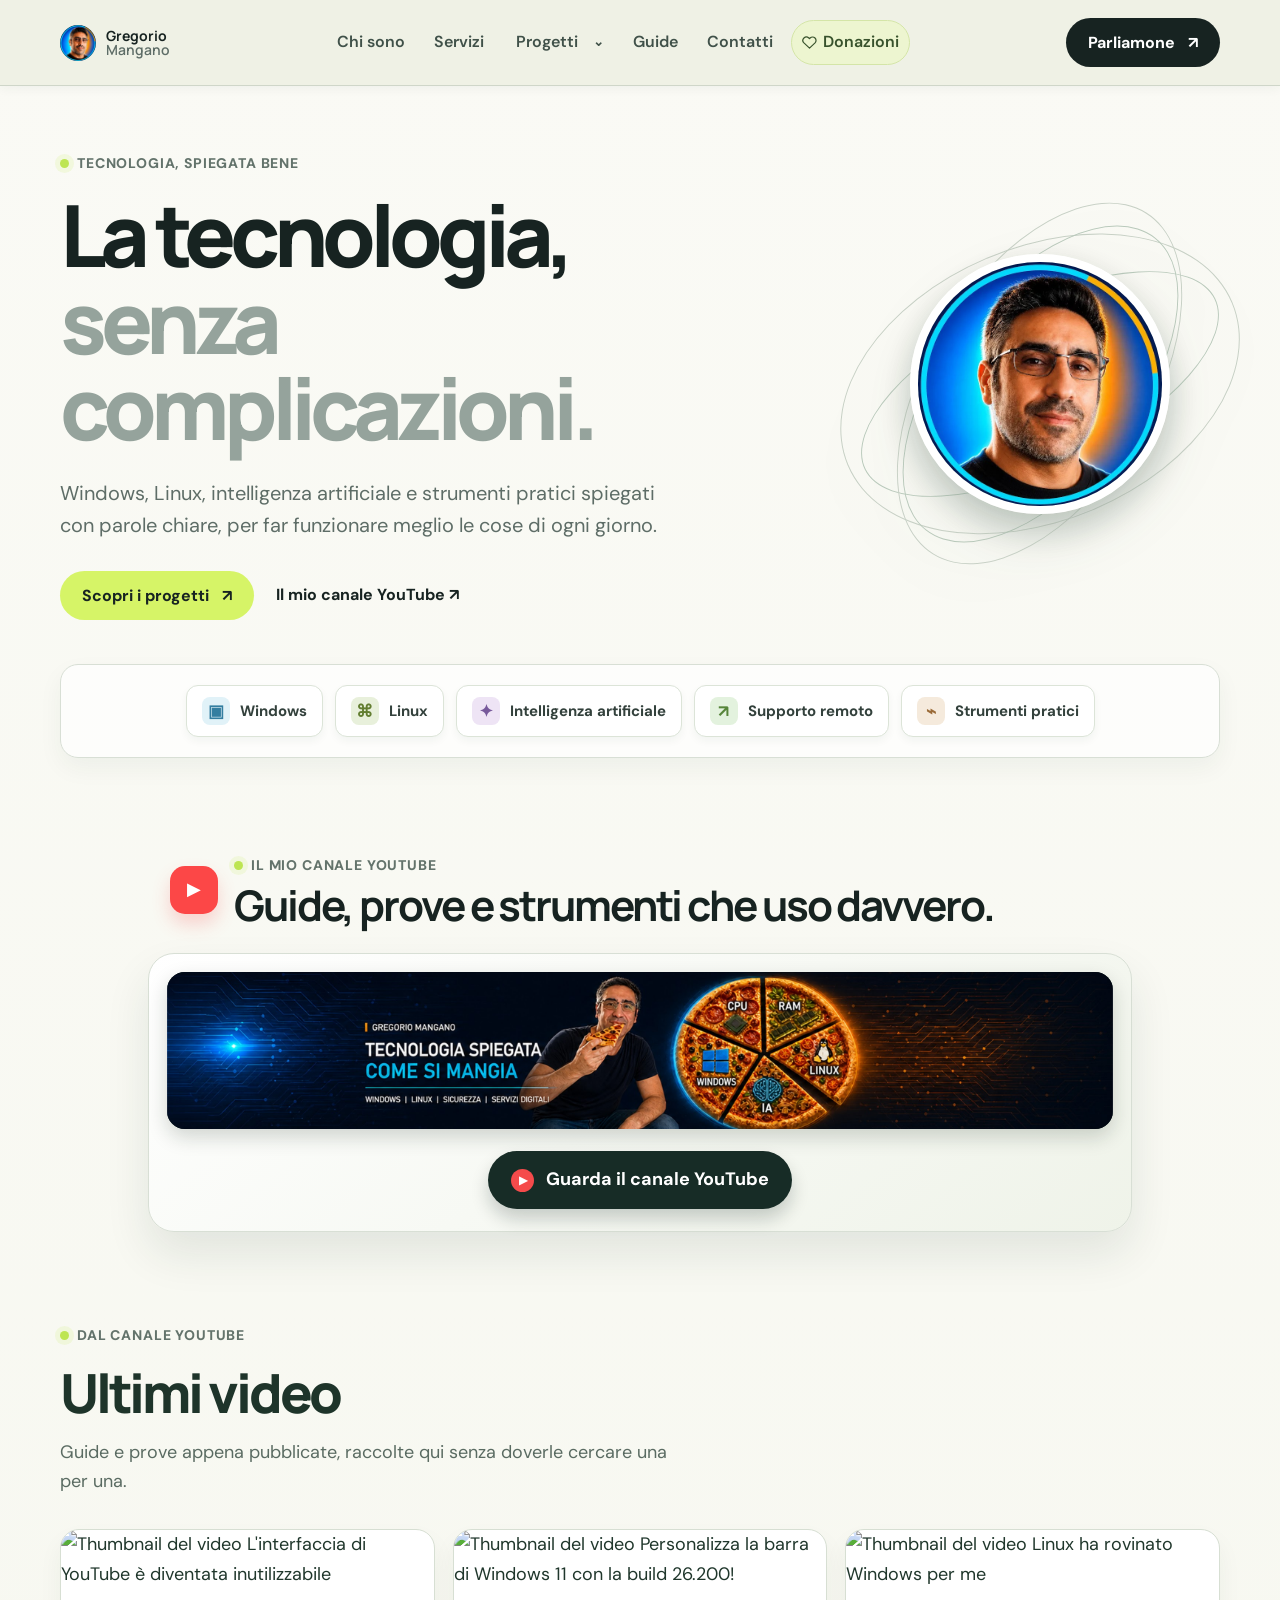
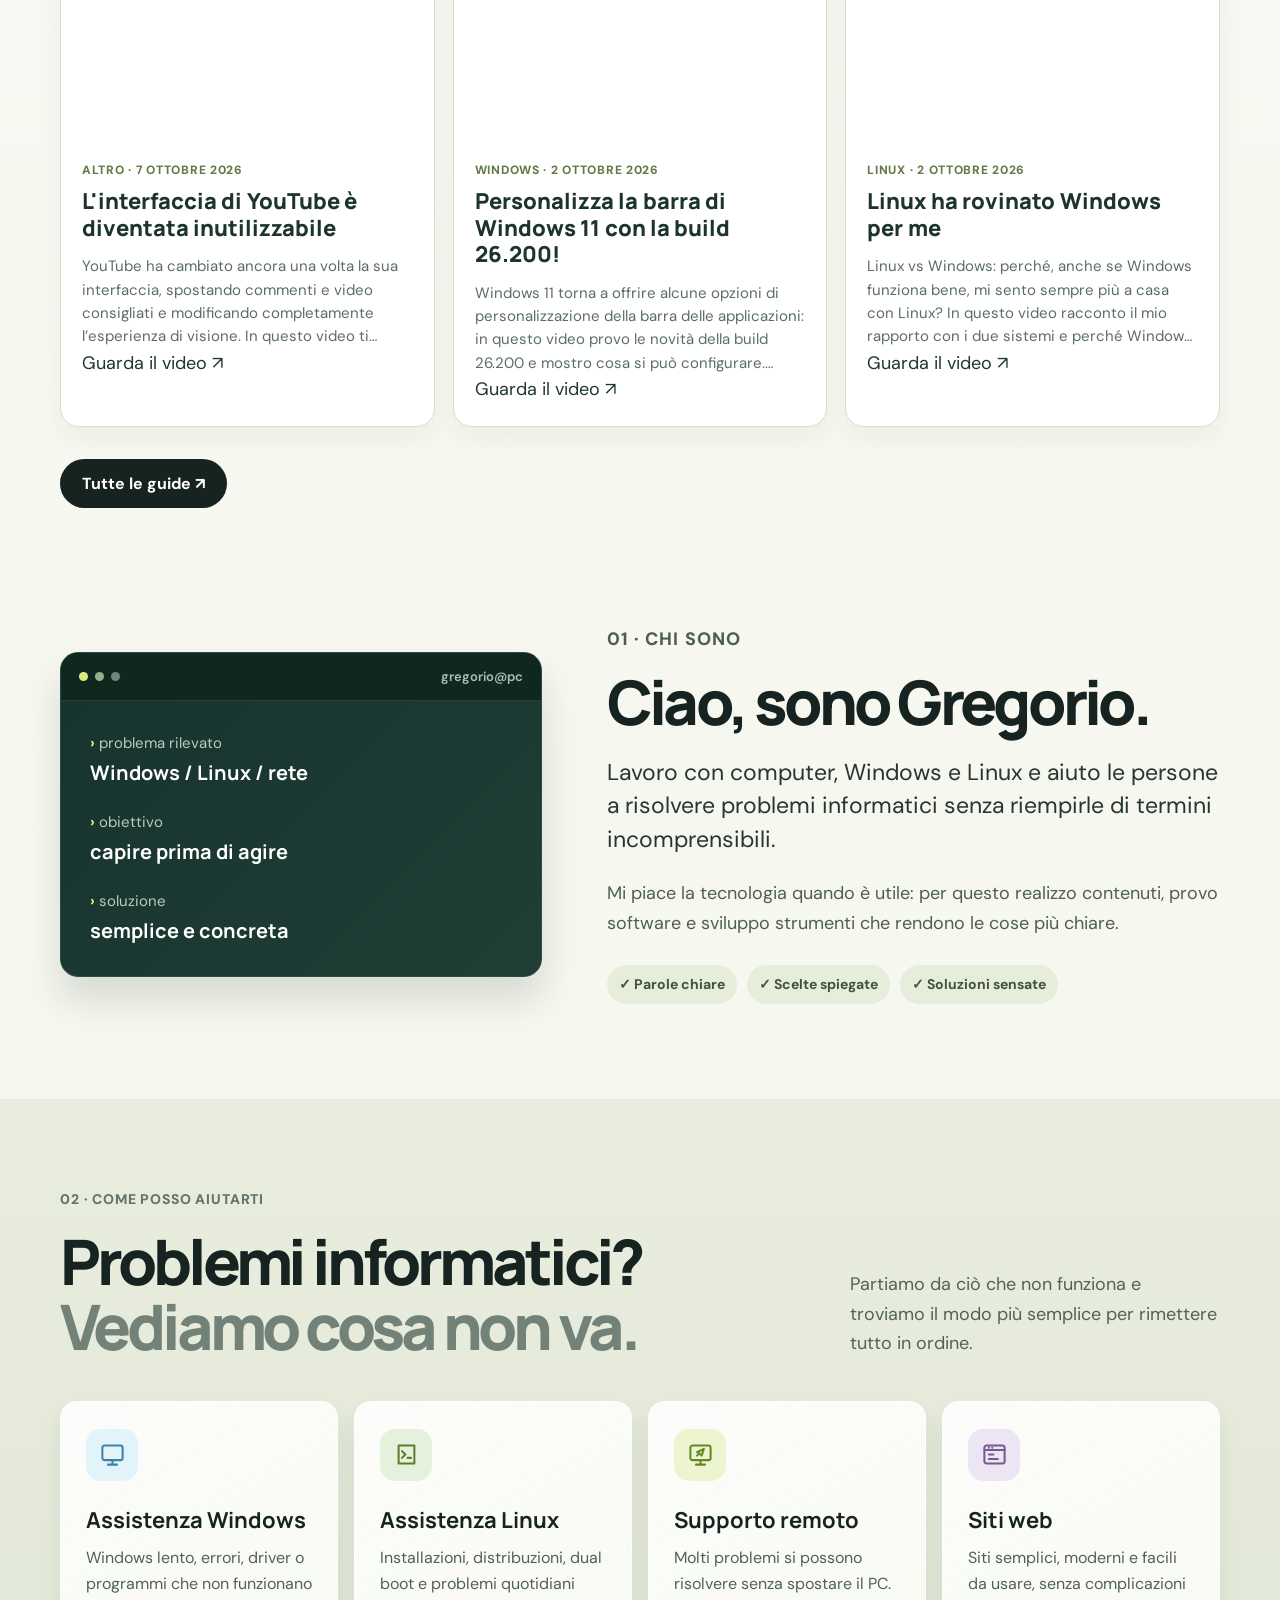
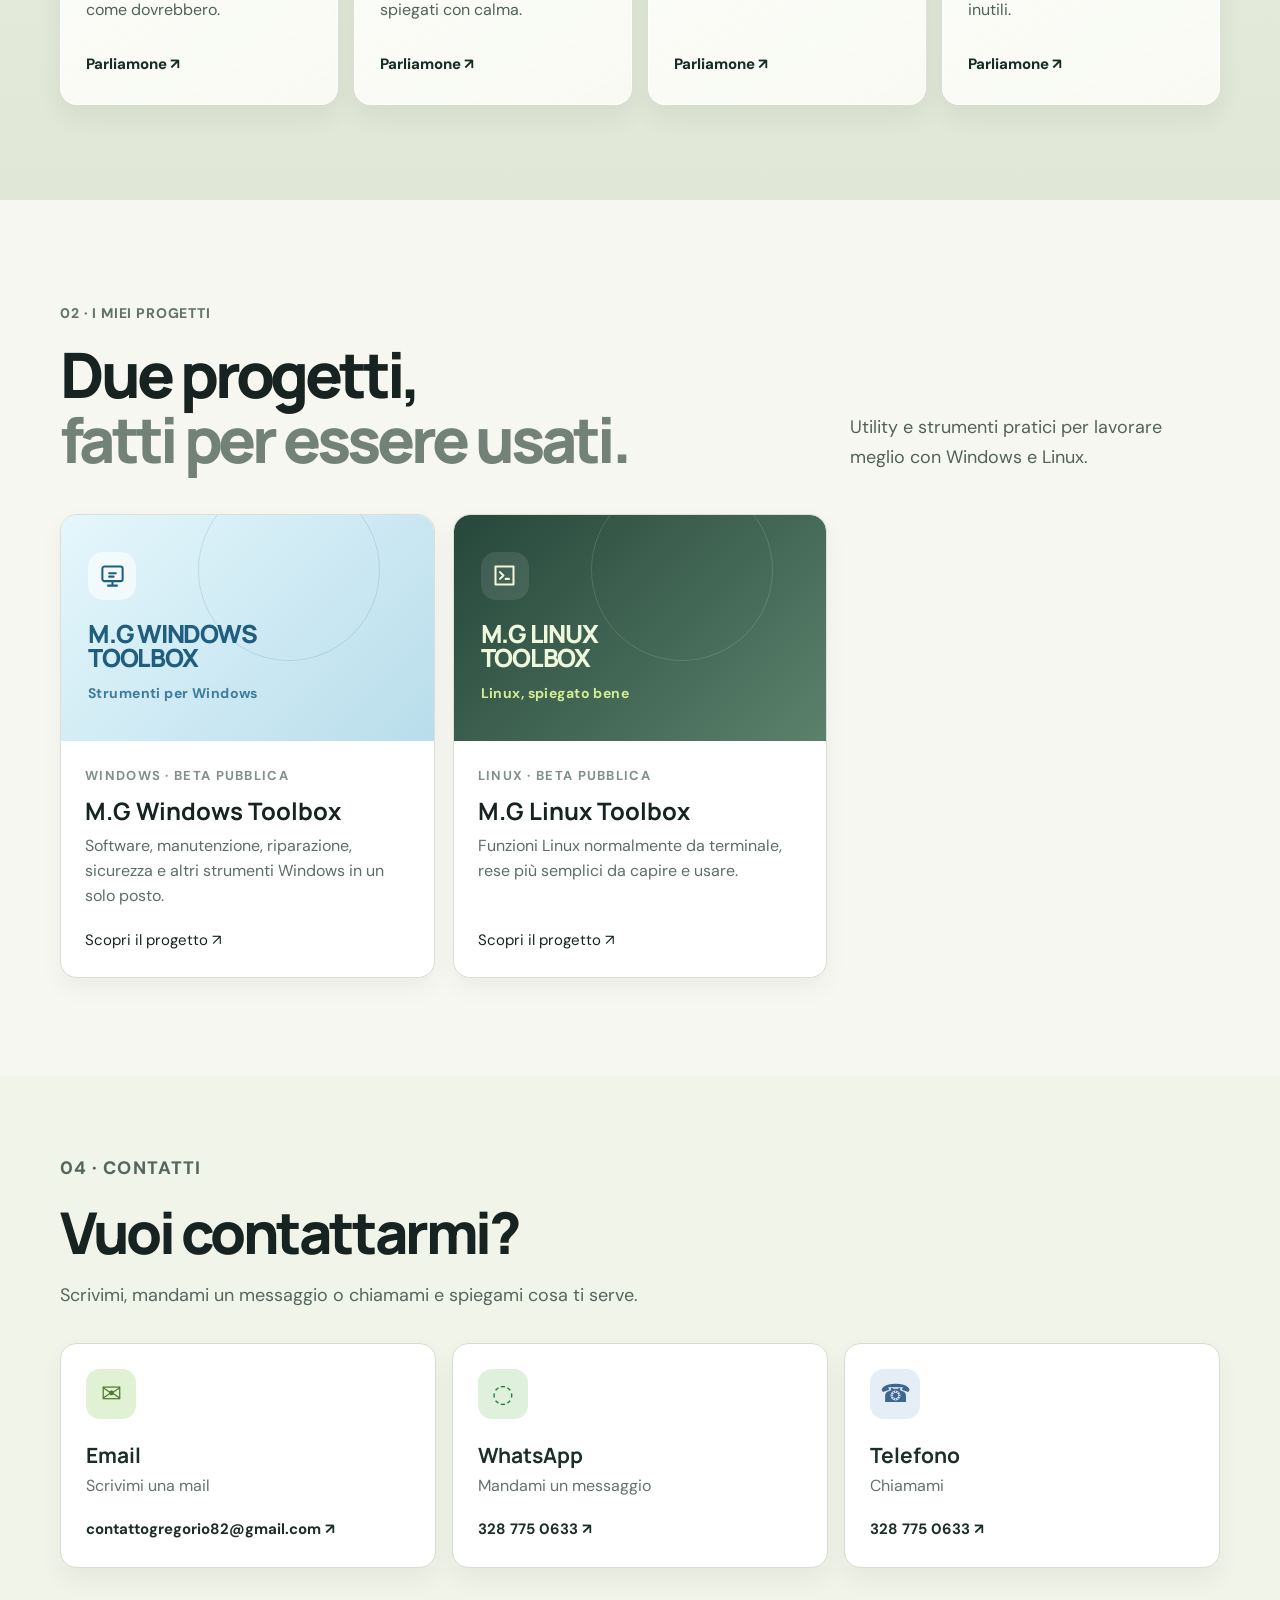
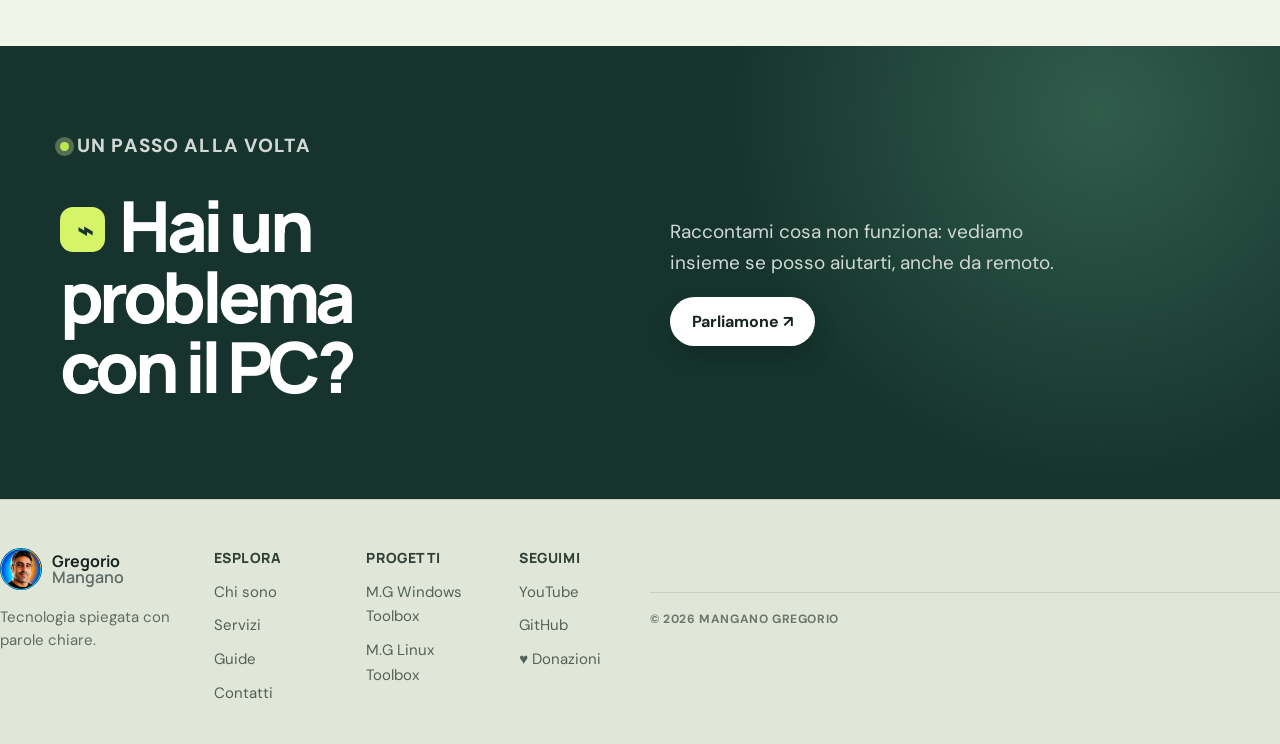
==== commit 7a666b14: "Aggiorna guide YouTube" ====
--- a/index.html
+++ b/index.html
@@ -114,7 +114,7 @@
 <span>▶</span> Guarda il canale YouTube</a>
 </div>
 </section>
-<!-- GUIDES_HOME_START --><section class="home-guides wrap" aria-labelledby="ultimi-video"><div class="home-guides-heading"><p class="home-kicker">Dal canale YouTube</p><h2 id="ultimi-video">Ultimi video</h2><p>Guide e prove appena pubblicate, raccolte qui senza doverle cercare una per una.</p></div><div class="home-guide-grid"><article class="guide-card" data-guide-card data-category="Altro"><a href="https://www.youtube.com/watch?v=yzAN4hxifUo" target="_blank" rel="noopener noreferrer" aria-label="Guarda su YouTube: YOUTUBE NON HA PIÙ SENSO… E QUESTA È LA PROVA"><img src="https://i.ytimg.com/vi/yzAN4hxifUo/maxresdefault.jpg" alt="Thumbnail del video YOUTUBE NON HA PIÙ SENSO… E QUESTA È LA PROVA" loading="lazy"><div class="guide-card-body"><p class="guide-card-meta">Altro · 7 ottobre 2026</p><h2>YOUTUBE NON HA PIÙ SENSO… E QUESTA È LA PROVA</h2><p>YouTube ha cambiato ancora una volta la sua interfaccia, spostando commenti e video consigliati e modificando completamente l’esperienza di visione. In questo video ti mostro il nuovo…</p><span>Guarda il video ↗</span></div></a></article><article class="guide-card" data-guide-card data-category="Windows"><a href="https://www.youtube.com/watch?v=b4GrSLSnF_k" target="_blank" rel="noopener noreferrer" aria-label="Guarda su YouTube: Personalizza la barra di Windows 11 con la build 26.200!"><img src="https://i.ytimg.com/vi/b4GrSLSnF_k/maxresdefault.jpg" alt="Thumbnail del video Personalizza la barra di Windows 11 con la build 26.200!" loading="lazy"><div class="guide-card-body"><p class="guide-card-meta">Windows · 2 ottobre 2026</p><h2>Personalizza la barra di Windows 11 con la build 26.200!</h2><p>Windows 11 torna a offrire alcune opzioni di personalizzazione della barra delle applicazioni: in questo video provo le novità della build 26.200 e mostro cosa si può configurare. Vediamo…</p><span>Guarda il video ↗</span></div></a></article><article class="guide-card" data-guide-card data-category="Linux"><a href="https://www.youtube.com/watch?v=f8r5Kj4t4dw" target="_blank" rel="noopener noreferrer" aria-label="Guarda su YouTube: Linux ha rovinato Windows per me"><img src="https://i.ytimg.com/vi/f8r5Kj4t4dw/maxresdefault.jpg" alt="Thumbnail del video Linux ha rovinato Windows per me" loading="lazy"><div class="guide-card-body"><p class="guide-card-meta">Linux · 2 ottobre 2026</p><h2>Linux ha rovinato Windows per me</h2><p>Linux vs Windows: perché, anche se Windows funziona bene, mi sento sempre più a casa con Linux? In questo video racconto il mio rapporto con i due sistemi e perché Windows ha finito per…</p><span>Guarda il video ↗</span></div></a></article></div><a class="button button-dark" href="guide/">Tutte le guide ↗</a></section><!-- GUIDES_HOME_END -->
+<!-- GUIDES_HOME_START --><section class="home-guides wrap" aria-labelledby="ultimi-video"><div class="home-guides-heading"><p class="home-kicker">Dal canale YouTube</p><h2 id="ultimi-video">Ultimi video</h2><p>Guide e prove appena pubblicate, raccolte qui senza doverle cercare una per una.</p></div><div class="home-guide-grid"><article class="guide-card" data-guide-card data-category="Altro"><a href="https://www.youtube.com/watch?v=yzAN4hxifUo" target="_blank" rel="noopener noreferrer" aria-label="Guarda su YouTube: L&#x27;interfaccia di YouTube è diventata inutilizzabile"><img src="https://i.ytimg.com/vi/yzAN4hxifUo/maxresdefault.jpg" alt="Thumbnail del video L&#x27;interfaccia di YouTube è diventata inutilizzabile" loading="lazy"><div class="guide-card-body"><p class="guide-card-meta">Altro · 7 ottobre 2026</p><h2>L&#x27;interfaccia di YouTube è diventata inutilizzabile</h2><p>YouTube ha cambiato ancora una volta la sua interfaccia, spostando commenti e video consigliati e modificando completamente l’esperienza di visione. In questo video ti mostro il nuovo…</p><span>Guarda il video ↗</span></div></a></article><article class="guide-card" data-guide-card data-category="Windows"><a href="https://www.youtube.com/watch?v=b4GrSLSnF_k" target="_blank" rel="noopener noreferrer" aria-label="Guarda su YouTube: Personalizza la barra di Windows 11 con la build 26.200!"><img src="https://i.ytimg.com/vi/b4GrSLSnF_k/maxresdefault.jpg" alt="Thumbnail del video Personalizza la barra di Windows 11 con la build 26.200!" loading="lazy"><div class="guide-card-body"><p class="guide-card-meta">Windows · 2 ottobre 2026</p><h2>Personalizza la barra di Windows 11 con la build 26.200!</h2><p>Windows 11 torna a offrire alcune opzioni di personalizzazione della barra delle applicazioni: in questo video provo le novità della build 26.200 e mostro cosa si può configurare. Vediamo…</p><span>Guarda il video ↗</span></div></a></article><article class="guide-card" data-guide-card data-category="Linux"><a href="https://www.youtube.com/watch?v=f8r5Kj4t4dw" target="_blank" rel="noopener noreferrer" aria-label="Guarda su YouTube: Linux ha rovinato Windows per me"><img src="https://i.ytimg.com/vi/f8r5Kj4t4dw/maxresdefault.jpg" alt="Thumbnail del video Linux ha rovinato Windows per me" loading="lazy"><div class="guide-card-body"><p class="guide-card-meta">Linux · 2 ottobre 2026</p><h2>Linux ha rovinato Windows per me</h2><p>Linux vs Windows: perché, anche se Windows funziona bene, mi sento sempre più a casa con Linux? In questo video racconto il mio rapporto con i due sistemi e perché Windows ha finito per…</p><span>Guarda il video ↗</span></div></a></article></div><a class="button button-dark" href="guide/">Tutte le guide ↗</a></section><!-- GUIDES_HOME_END -->
 <section id="chi-sono" class="about-section wrap">
 <div class="terminal-card" aria-label="Il metodo di lavoro di Gregorio">
 <div class="terminal-top">
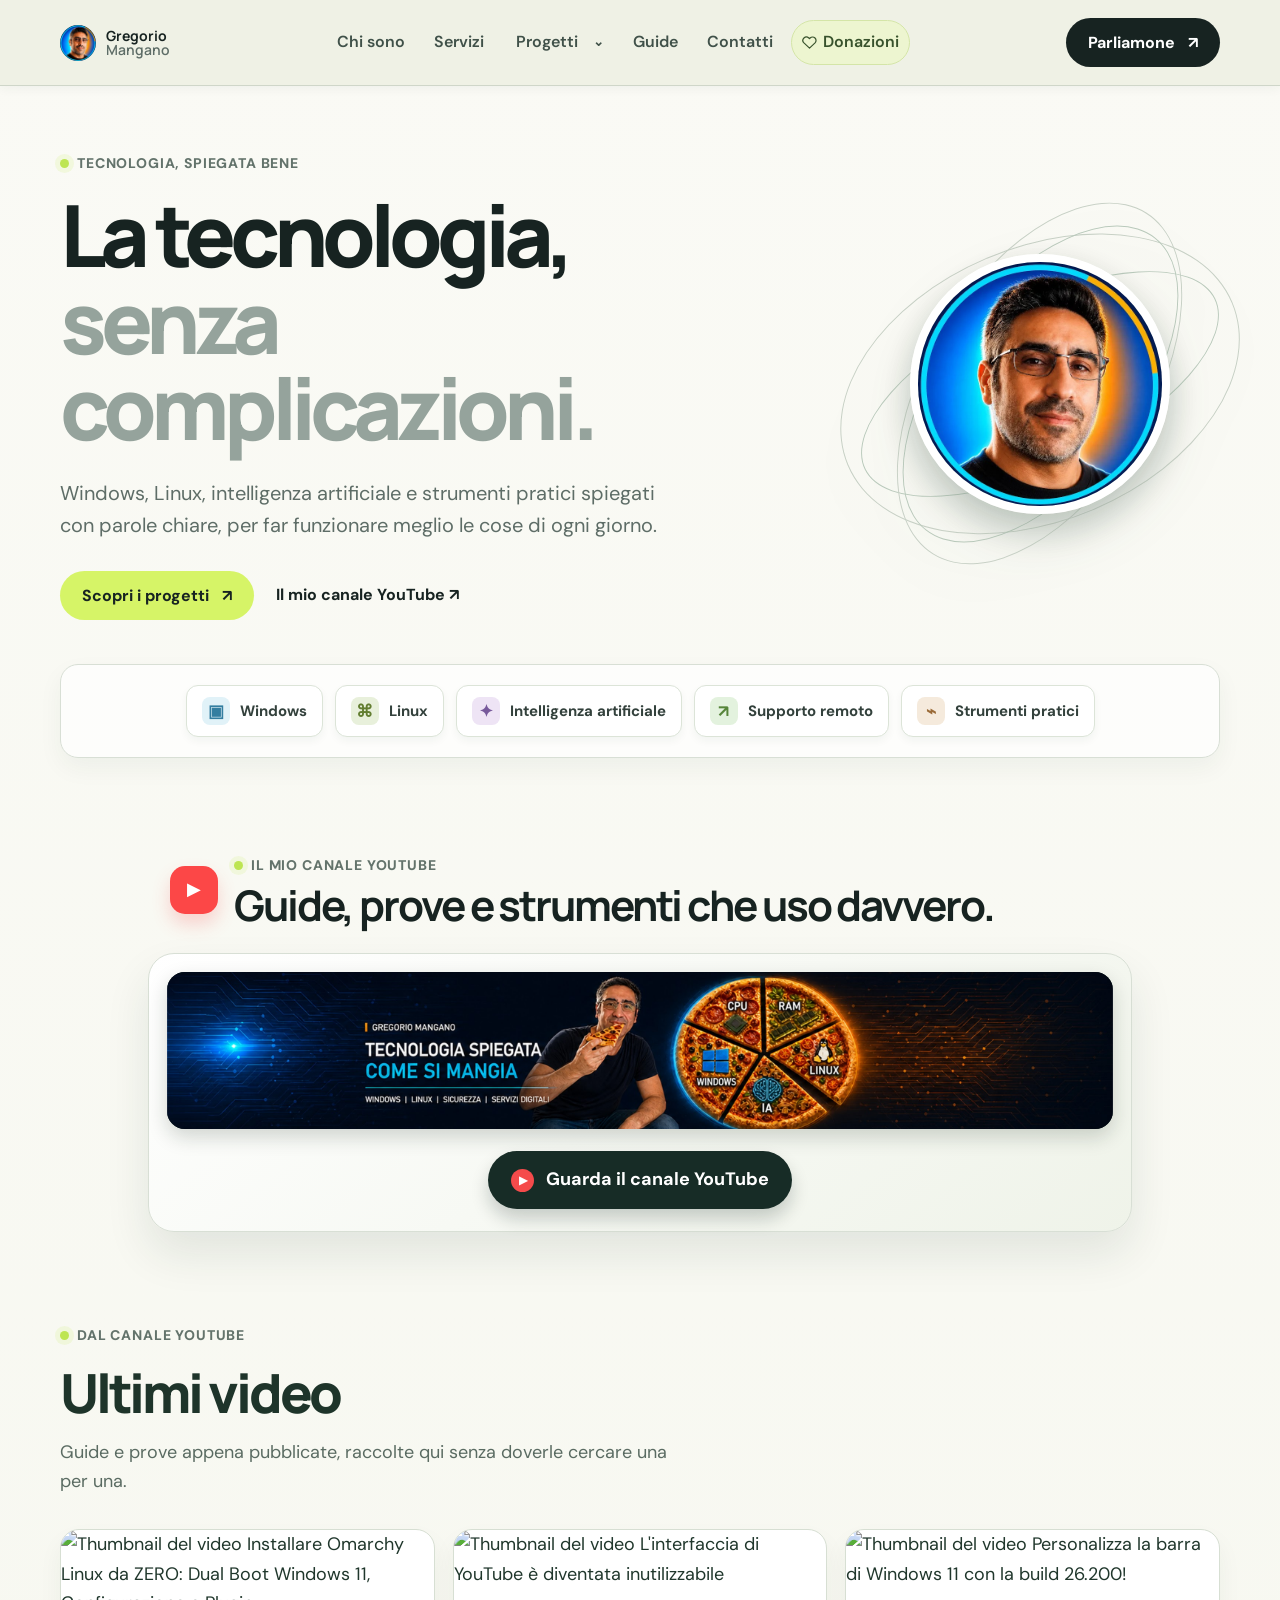
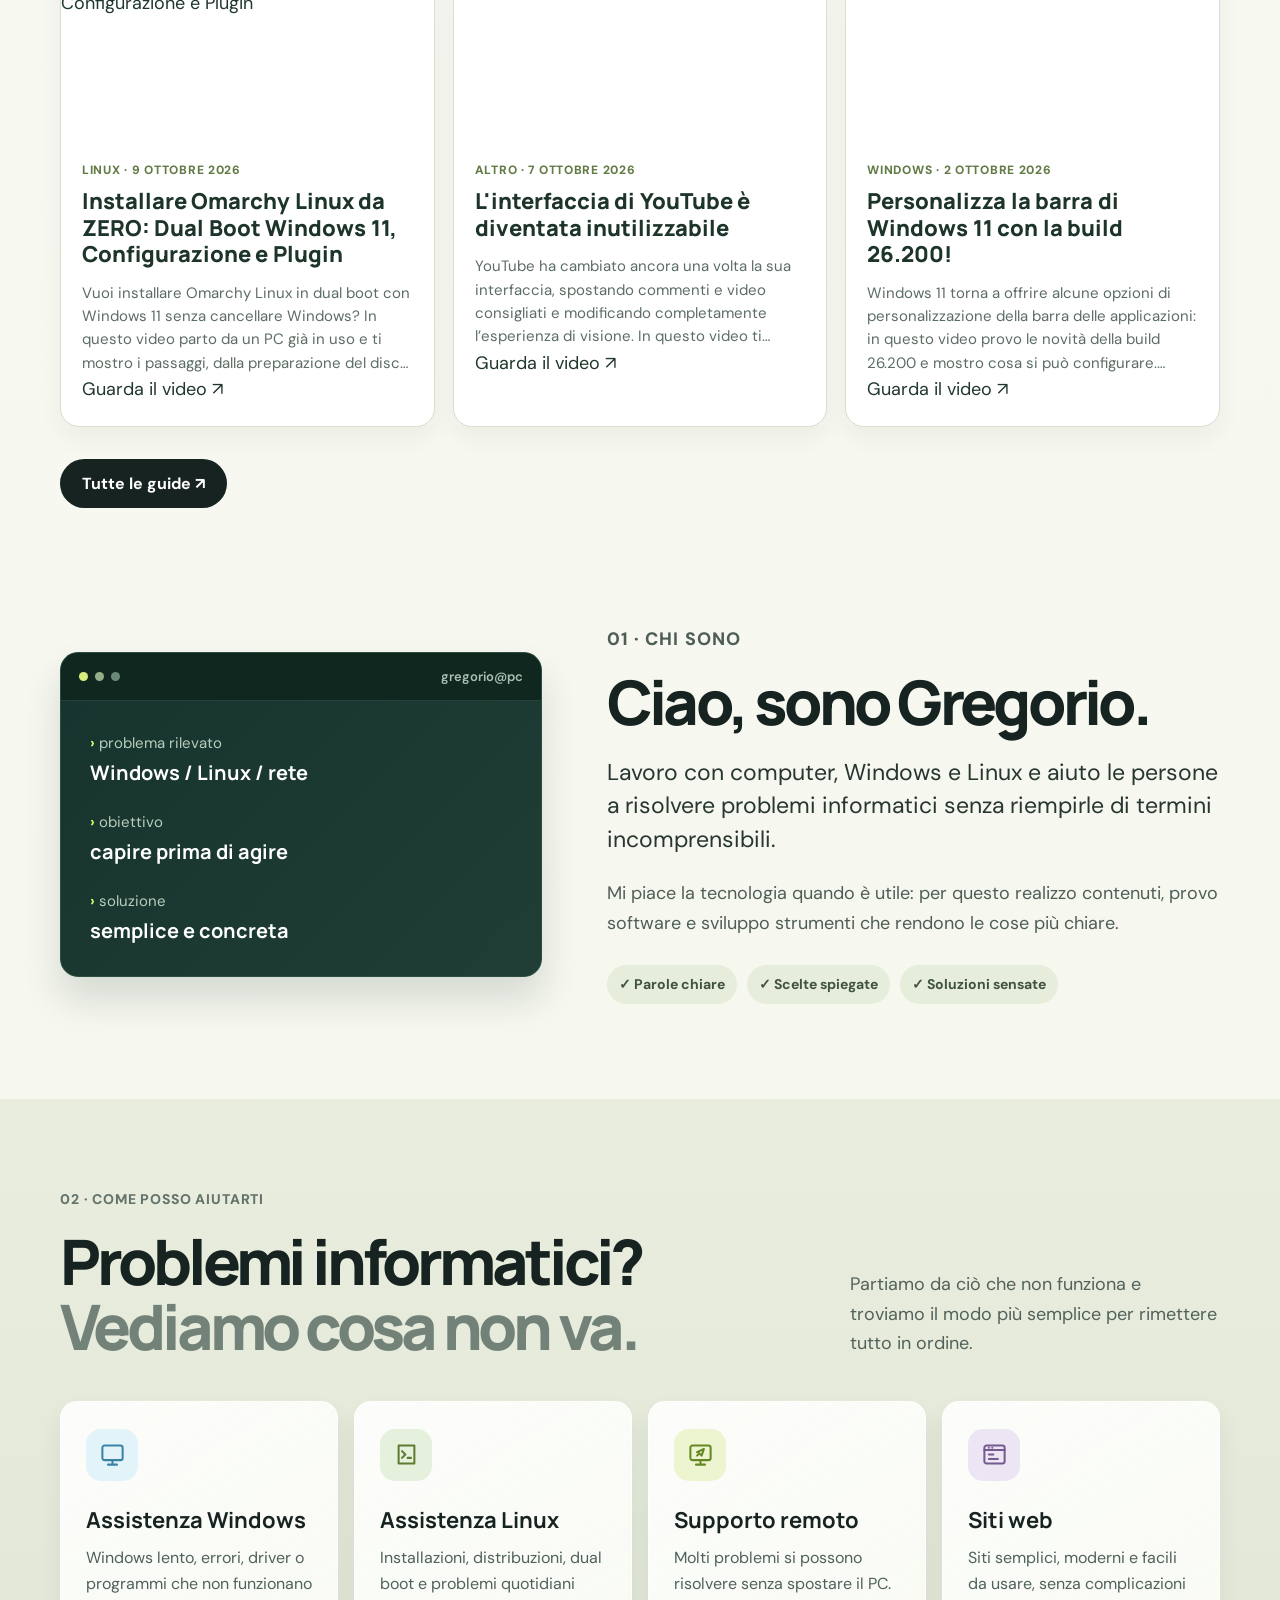
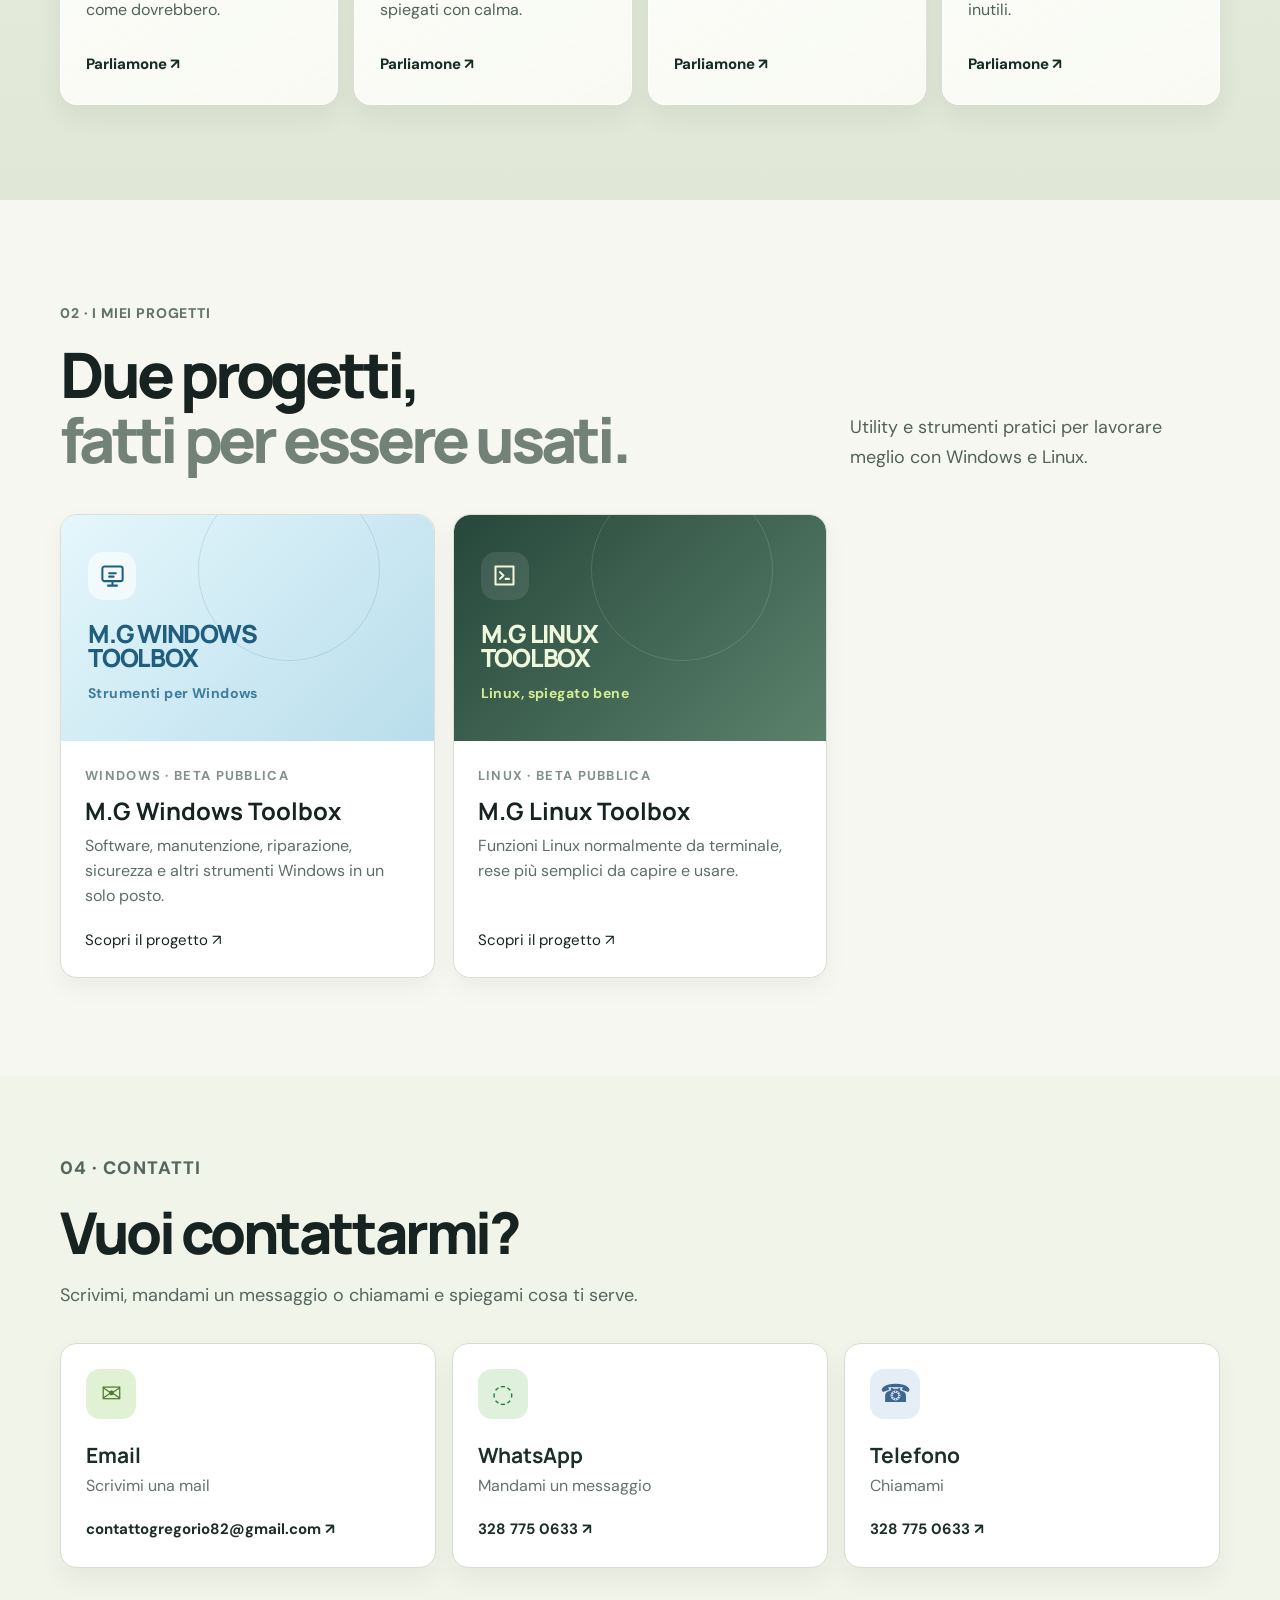
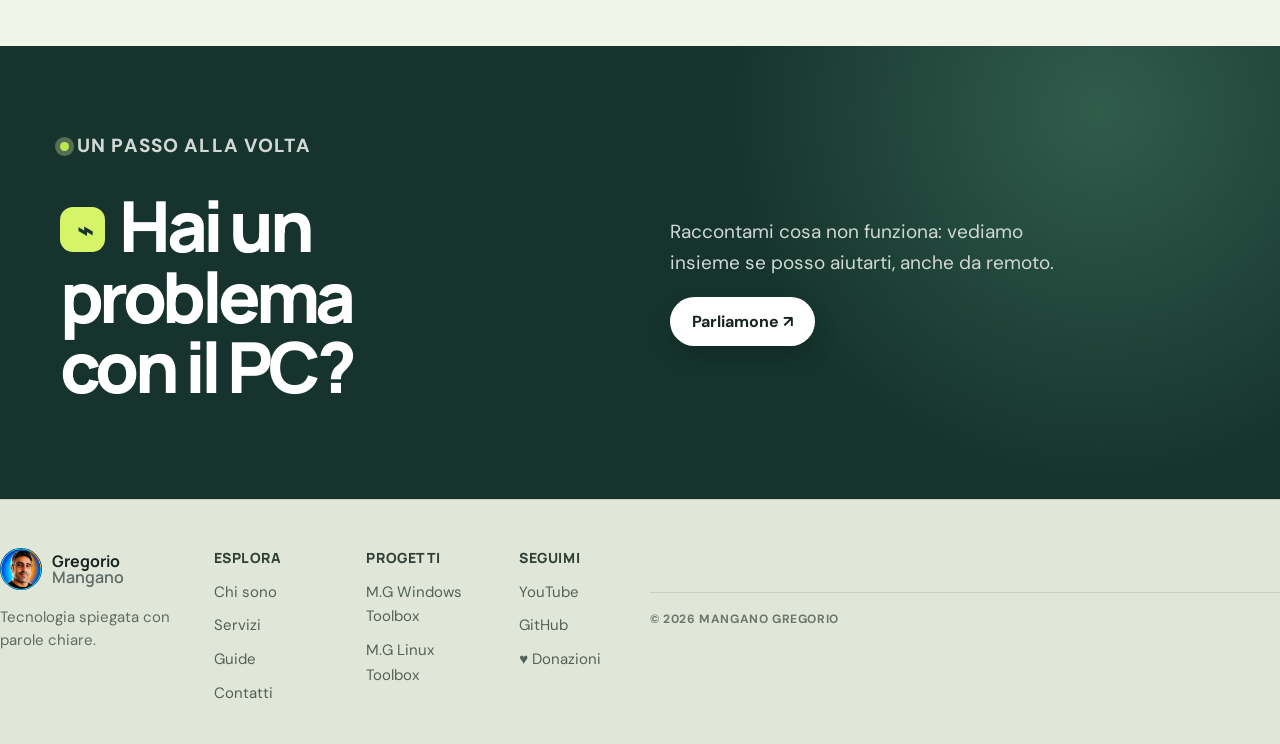
==== commit e5dbab13: "Aggiorna guide YouTube" ====
--- a/index.html
+++ b/index.html
@@ -114,7 +114,7 @@
 <span>▶</span> Guarda il canale YouTube</a>
 </div>
 </section>
-<!-- GUIDES_HOME_START --><section class="home-guides wrap" aria-labelledby="ultimi-video"><div class="home-guides-heading"><p class="home-kicker">Dal canale YouTube</p><h2 id="ultimi-video">Ultimi video</h2><p>Guide e prove appena pubblicate, raccolte qui senza doverle cercare una per una.</p></div><div class="home-guide-grid"><article class="guide-card" data-guide-card data-category="Altro"><a href="https://www.youtube.com/watch?v=yzAN4hxifUo" target="_blank" rel="noopener noreferrer" aria-label="Guarda su YouTube: L&#x27;interfaccia di YouTube è diventata inutilizzabile"><img src="https://i.ytimg.com/vi/yzAN4hxifUo/maxresdefault.jpg" alt="Thumbnail del video L&#x27;interfaccia di YouTube è diventata inutilizzabile" loading="lazy"><div class="guide-card-body"><p class="guide-card-meta">Altro · 7 ottobre 2026</p><h2>L&#x27;interfaccia di YouTube è diventata inutilizzabile</h2><p>YouTube ha cambiato ancora una volta la sua interfaccia, spostando commenti e video consigliati e modificando completamente l’esperienza di visione. In questo video ti mostro il nuovo…</p><span>Guarda il video ↗</span></div></a></article><article class="guide-card" data-guide-card data-category="Windows"><a href="https://www.youtube.com/watch?v=b4GrSLSnF_k" target="_blank" rel="noopener noreferrer" aria-label="Guarda su YouTube: Personalizza la barra di Windows 11 con la build 26.200!"><img src="https://i.ytimg.com/vi/b4GrSLSnF_k/maxresdefault.jpg" alt="Thumbnail del video Personalizza la barra di Windows 11 con la build 26.200!" loading="lazy"><div class="guide-card-body"><p class="guide-card-meta">Windows · 2 ottobre 2026</p><h2>Personalizza la barra di Windows 11 con la build 26.200!</h2><p>Windows 11 torna a offrire alcune opzioni di personalizzazione della barra delle applicazioni: in questo video provo le novità della build 26.200 e mostro cosa si può configurare. Vediamo…</p><span>Guarda il video ↗</span></div></a></article><article class="guide-card" data-guide-card data-category="Linux"><a href="https://www.youtube.com/watch?v=f8r5Kj4t4dw" target="_blank" rel="noopener noreferrer" aria-label="Guarda su YouTube: Linux ha rovinato Windows per me"><img src="https://i.ytimg.com/vi/f8r5Kj4t4dw/maxresdefault.jpg" alt="Thumbnail del video Linux ha rovinato Windows per me" loading="lazy"><div class="guide-card-body"><p class="guide-card-meta">Linux · 2 ottobre 2026</p><h2>Linux ha rovinato Windows per me</h2><p>Linux vs Windows: perché, anche se Windows funziona bene, mi sento sempre più a casa con Linux? In questo video racconto il mio rapporto con i due sistemi e perché Windows ha finito per…</p><span>Guarda il video ↗</span></div></a></article></div><a class="button button-dark" href="guide/">Tutte le guide ↗</a></section><!-- GUIDES_HOME_END -->
+<!-- GUIDES_HOME_START --><section class="home-guides wrap" aria-labelledby="ultimi-video"><div class="home-guides-heading"><p class="home-kicker">Dal canale YouTube</p><h2 id="ultimi-video">Ultimi video</h2><p>Guide e prove appena pubblicate, raccolte qui senza doverle cercare una per una.</p></div><div class="home-guide-grid"><article class="guide-card" data-guide-card data-category="Linux"><a href="https://www.youtube.com/watch?v=gMNPm2r3rJ8" target="_blank" rel="noopener noreferrer" aria-label="Guarda su YouTube: Installare Omarchy Linux da ZERO: Dual Boot Windows 11, Configurazione e Plugin"><img src="https://i.ytimg.com/vi/gMNPm2r3rJ8/maxresdefault.jpg" alt="Thumbnail del video Installare Omarchy Linux da ZERO: Dual Boot Windows 11, Configurazione e Plugin" loading="lazy"><div class="guide-card-body"><p class="guide-card-meta">Linux · 9 ottobre 2026</p><h2>Installare Omarchy Linux da ZERO: Dual Boot Windows 11, Configurazione e Plugin</h2><p>Vuoi installare Omarchy Linux in dual boot con Windows 11 senza cancellare Windows? In questo video parto da un PC già in uso e ti mostro i passaggi, dalla preparazione del disco al primo…</p><span>Guarda il video ↗</span></div></a></article><article class="guide-card" data-guide-card data-category="Altro"><a href="https://www.youtube.com/watch?v=yzAN4hxifUo" target="_blank" rel="noopener noreferrer" aria-label="Guarda su YouTube: L&#x27;interfaccia di YouTube è diventata inutilizzabile"><img src="https://i.ytimg.com/vi/yzAN4hxifUo/maxresdefault.jpg" alt="Thumbnail del video L&#x27;interfaccia di YouTube è diventata inutilizzabile" loading="lazy"><div class="guide-card-body"><p class="guide-card-meta">Altro · 7 ottobre 2026</p><h2>L&#x27;interfaccia di YouTube è diventata inutilizzabile</h2><p>YouTube ha cambiato ancora una volta la sua interfaccia, spostando commenti e video consigliati e modificando completamente l’esperienza di visione. In questo video ti mostro il nuovo…</p><span>Guarda il video ↗</span></div></a></article><article class="guide-card" data-guide-card data-category="Windows"><a href="https://www.youtube.com/watch?v=b4GrSLSnF_k" target="_blank" rel="noopener noreferrer" aria-label="Guarda su YouTube: Personalizza la barra di Windows 11 con la build 26.200!"><img src="https://i.ytimg.com/vi/b4GrSLSnF_k/maxresdefault.jpg" alt="Thumbnail del video Personalizza la barra di Windows 11 con la build 26.200!" loading="lazy"><div class="guide-card-body"><p class="guide-card-meta">Windows · 2 ottobre 2026</p><h2>Personalizza la barra di Windows 11 con la build 26.200!</h2><p>Windows 11 torna a offrire alcune opzioni di personalizzazione della barra delle applicazioni: in questo video provo le novità della build 26.200 e mostro cosa si può configurare. Vediamo…</p><span>Guarda il video ↗</span></div></a></article></div><a class="button button-dark" href="guide/">Tutte le guide ↗</a></section><!-- GUIDES_HOME_END -->
 <section id="chi-sono" class="about-section wrap">
 <div class="terminal-card" aria-label="Il metodo di lavoro di Gregorio">
 <div class="terminal-top">
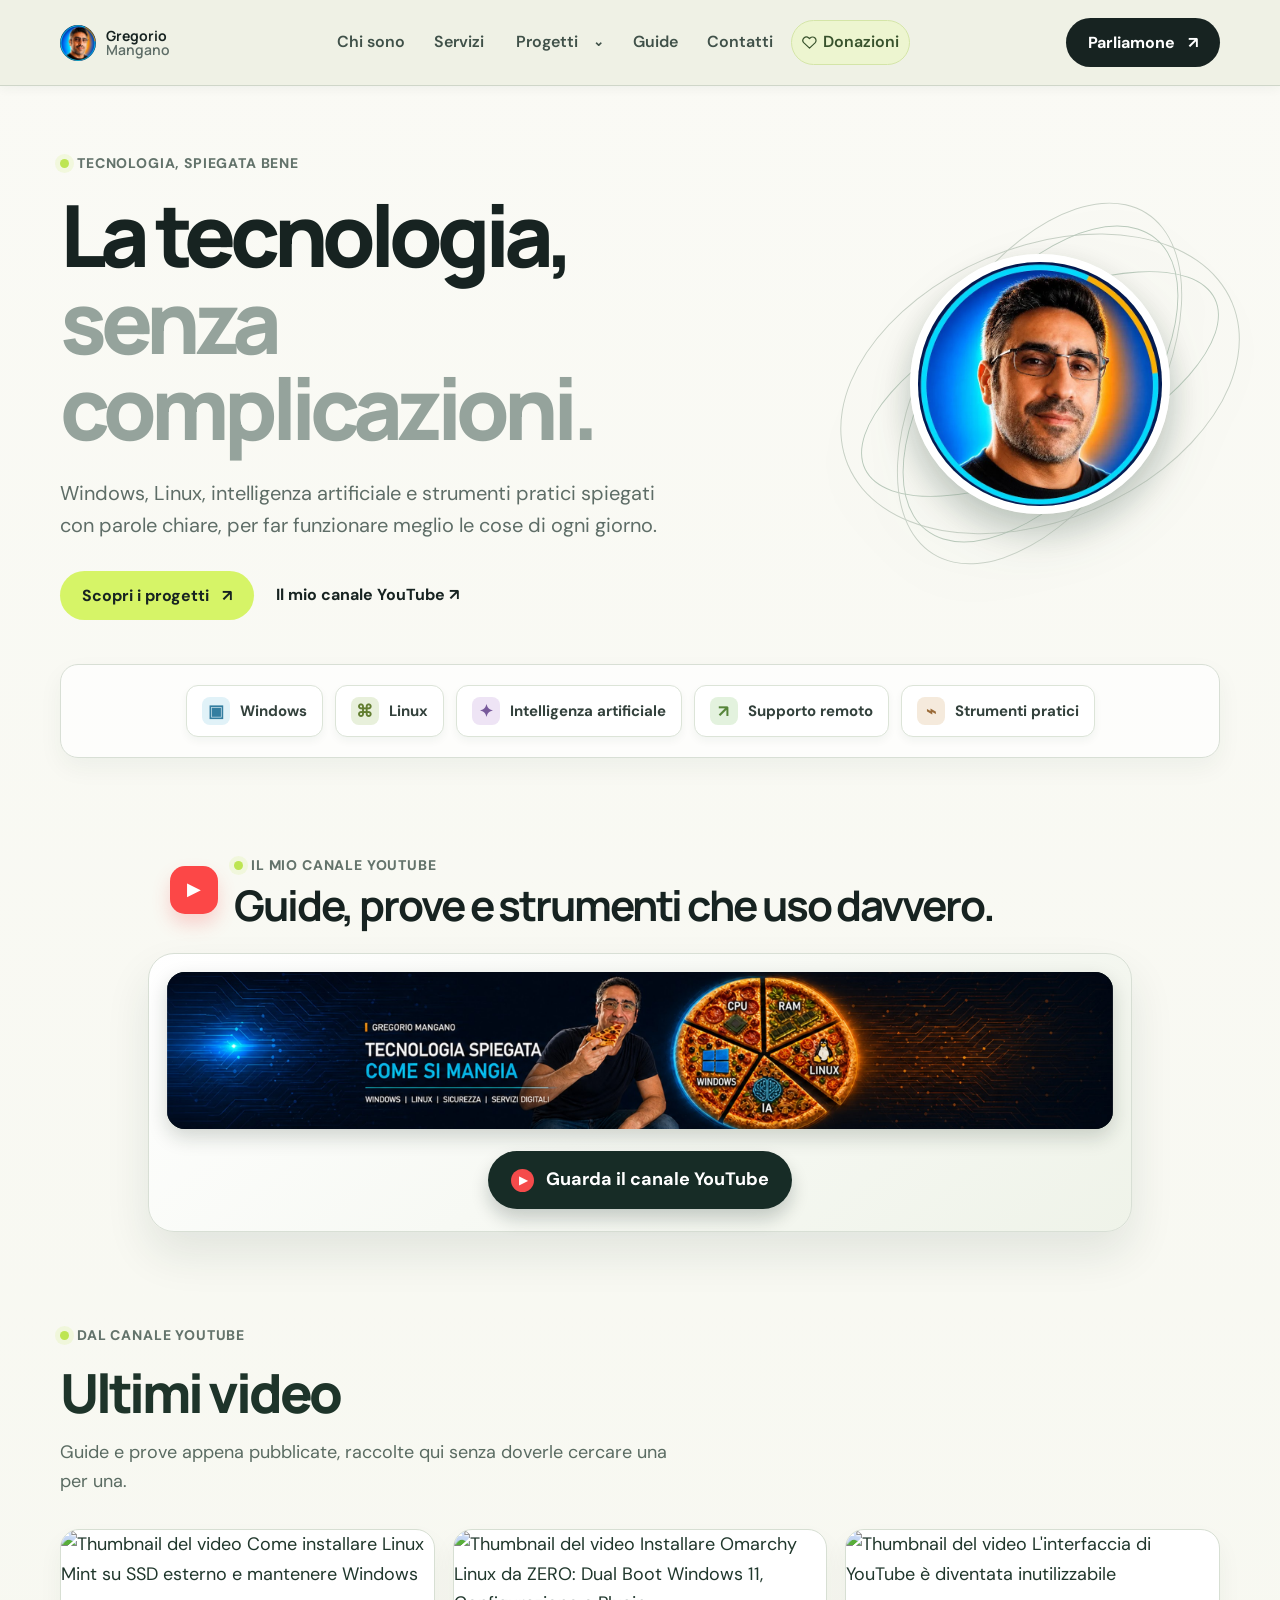
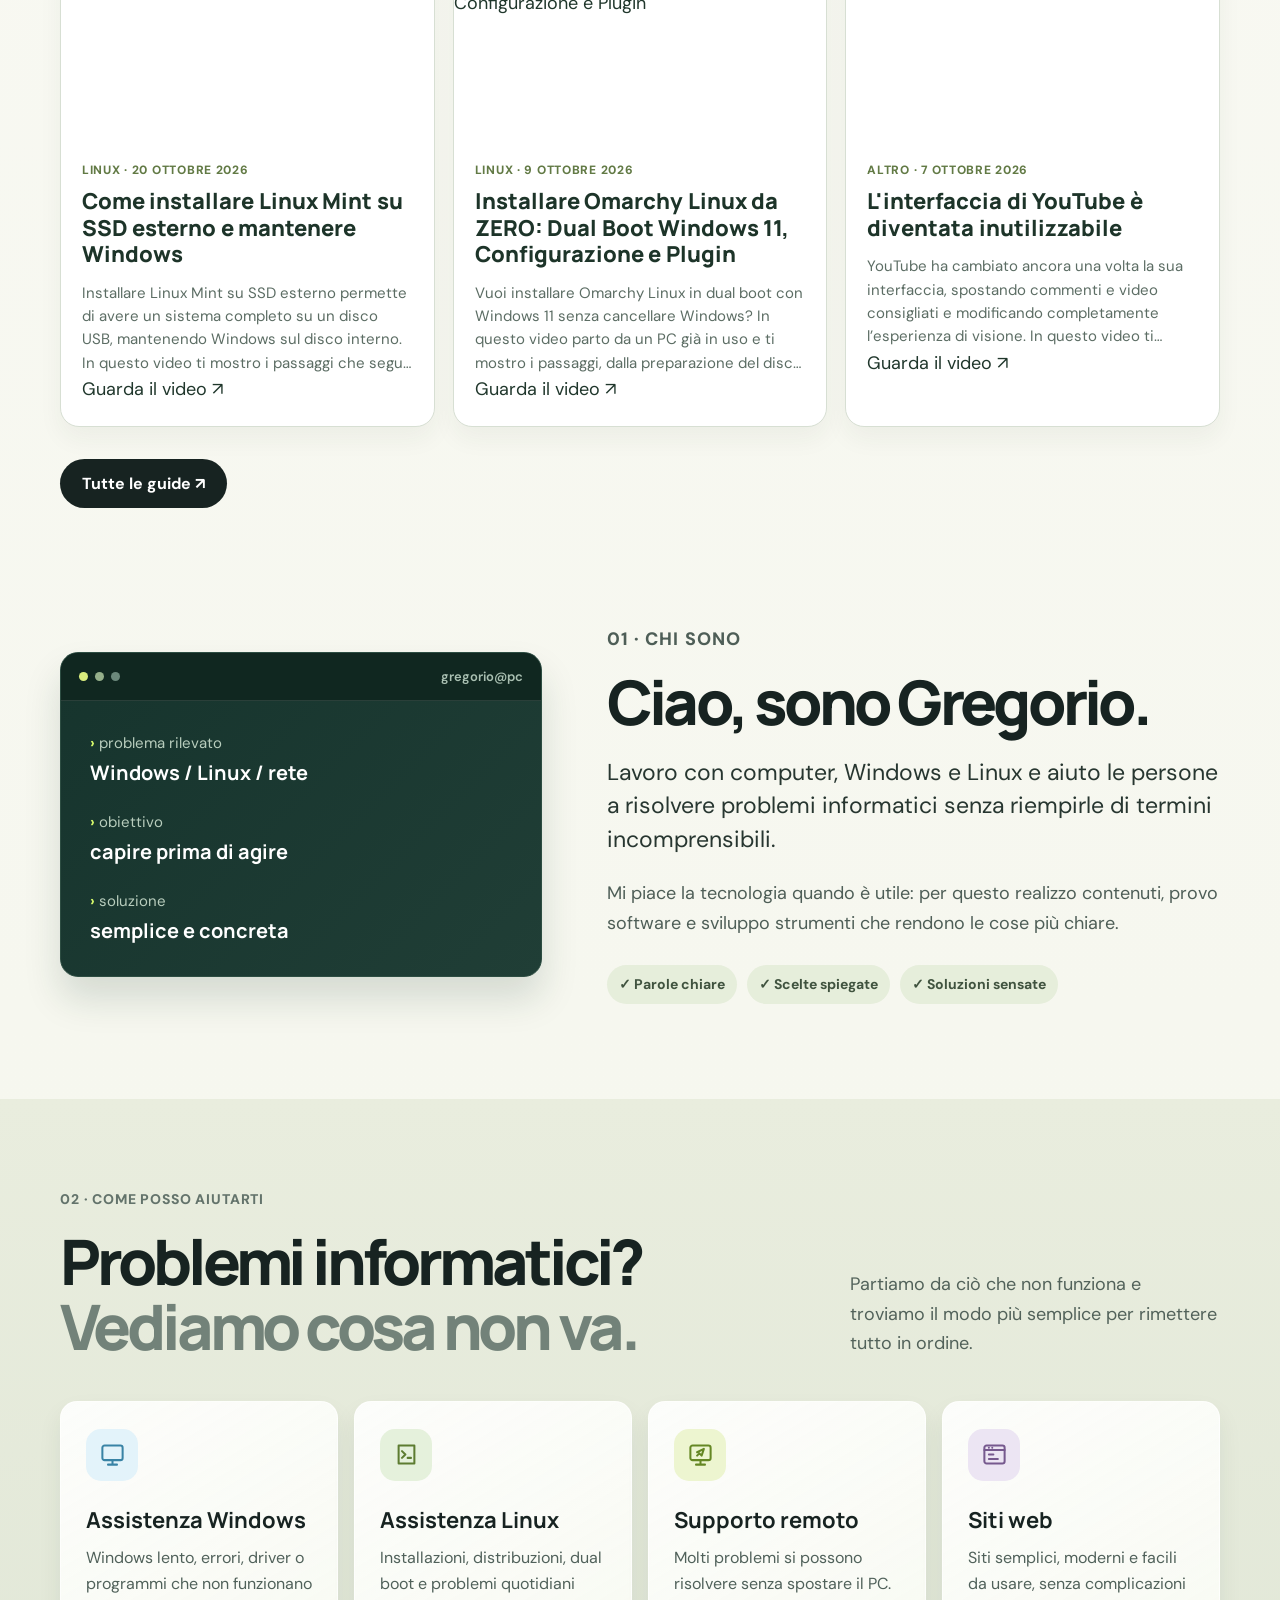
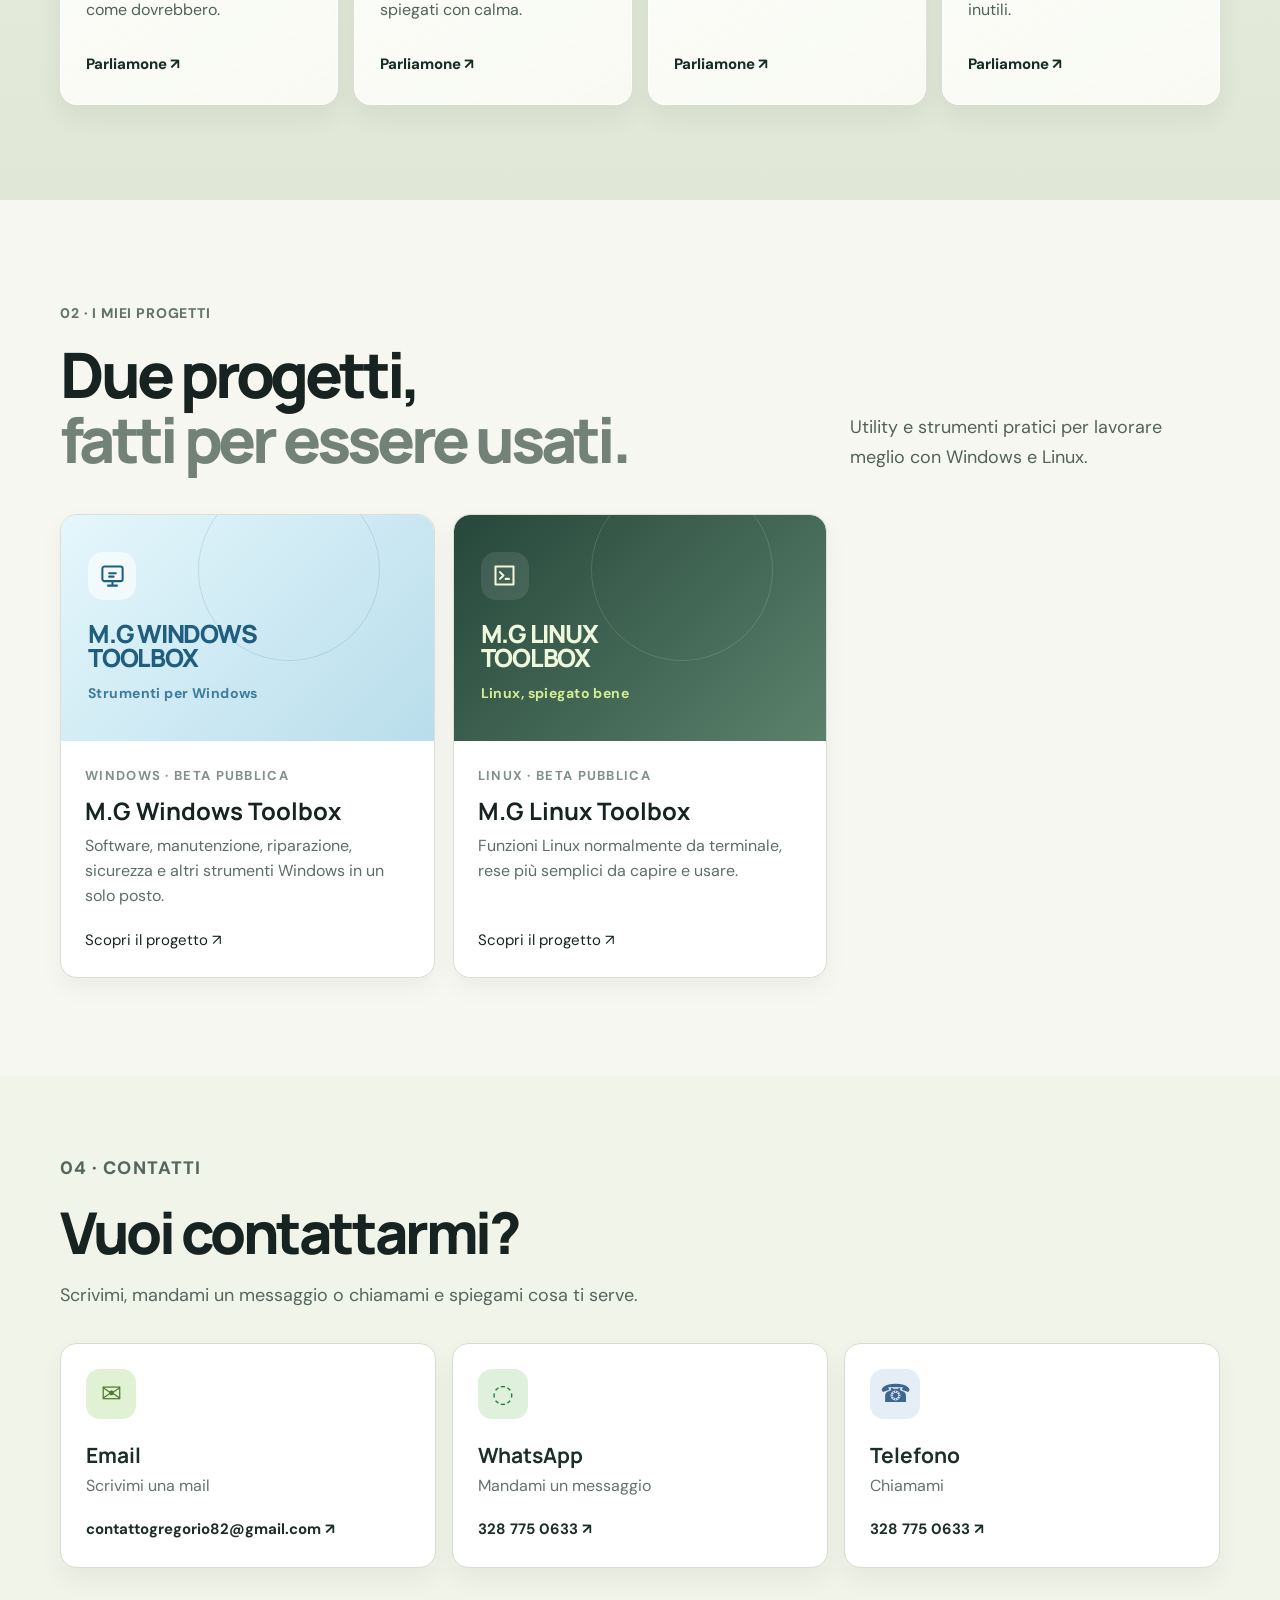
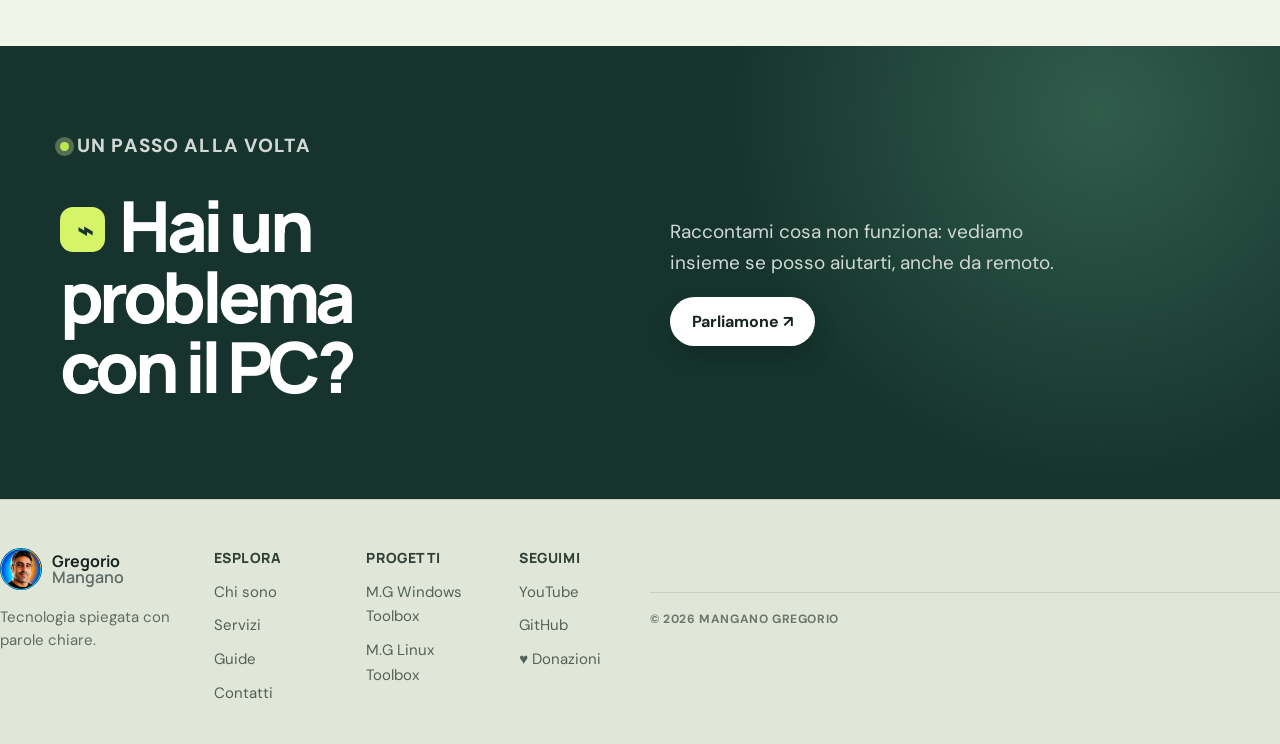
==== commit b2fbb549: "Aggiorna guide YouTube" ====
--- a/index.html
+++ b/index.html
@@ -114,7 +114,7 @@
 <span>▶</span> Guarda il canale YouTube</a>
 </div>
 </section>
-<!-- GUIDES_HOME_START --><section class="home-guides wrap" aria-labelledby="ultimi-video"><div class="home-guides-heading"><p class="home-kicker">Dal canale YouTube</p><h2 id="ultimi-video">Ultimi video</h2><p>Guide e prove appena pubblicate, raccolte qui senza doverle cercare una per una.</p></div><div class="home-guide-grid"><article class="guide-card" data-guide-card data-category="Linux"><a href="https://www.youtube.com/watch?v=gMNPm2r3rJ8" target="_blank" rel="noopener noreferrer" aria-label="Guarda su YouTube: Installare Omarchy Linux da ZERO: Dual Boot Windows 11, Configurazione e Plugin"><img src="https://i.ytimg.com/vi/gMNPm2r3rJ8/maxresdefault.jpg" alt="Thumbnail del video Installare Omarchy Linux da ZERO: Dual Boot Windows 11, Configurazione e Plugin" loading="lazy"><div class="guide-card-body"><p class="guide-card-meta">Linux · 9 ottobre 2026</p><h2>Installare Omarchy Linux da ZERO: Dual Boot Windows 11, Configurazione e Plugin</h2><p>Vuoi installare Omarchy Linux in dual boot con Windows 11 senza cancellare Windows? In questo video parto da un PC già in uso e ti mostro i passaggi, dalla preparazione del disco al primo…</p><span>Guarda il video ↗</span></div></a></article><article class="guide-card" data-guide-card data-category="Altro"><a href="https://www.youtube.com/watch?v=yzAN4hxifUo" target="_blank" rel="noopener noreferrer" aria-label="Guarda su YouTube: L&#x27;interfaccia di YouTube è diventata inutilizzabile"><img src="https://i.ytimg.com/vi/yzAN4hxifUo/maxresdefault.jpg" alt="Thumbnail del video L&#x27;interfaccia di YouTube è diventata inutilizzabile" loading="lazy"><div class="guide-card-body"><p class="guide-card-meta">Altro · 7 ottobre 2026</p><h2>L&#x27;interfaccia di YouTube è diventata inutilizzabile</h2><p>YouTube ha cambiato ancora una volta la sua interfaccia, spostando commenti e video consigliati e modificando completamente l’esperienza di visione. In questo video ti mostro il nuovo…</p><span>Guarda il video ↗</span></div></a></article><article class="guide-card" data-guide-card data-category="Windows"><a href="https://www.youtube.com/watch?v=b4GrSLSnF_k" target="_blank" rel="noopener noreferrer" aria-label="Guarda su YouTube: Personalizza la barra di Windows 11 con la build 26.200!"><img src="https://i.ytimg.com/vi/b4GrSLSnF_k/maxresdefault.jpg" alt="Thumbnail del video Personalizza la barra di Windows 11 con la build 26.200!" loading="lazy"><div class="guide-card-body"><p class="guide-card-meta">Windows · 2 ottobre 2026</p><h2>Personalizza la barra di Windows 11 con la build 26.200!</h2><p>Windows 11 torna a offrire alcune opzioni di personalizzazione della barra delle applicazioni: in questo video provo le novità della build 26.200 e mostro cosa si può configurare. Vediamo…</p><span>Guarda il video ↗</span></div></a></article></div><a class="button button-dark" href="guide/">Tutte le guide ↗</a></section><!-- GUIDES_HOME_END -->
+<!-- GUIDES_HOME_START --><section class="home-guides wrap" aria-labelledby="ultimi-video"><div class="home-guides-heading"><p class="home-kicker">Dal canale YouTube</p><h2 id="ultimi-video">Ultimi video</h2><p>Guide e prove appena pubblicate, raccolte qui senza doverle cercare una per una.</p></div><div class="home-guide-grid"><article class="guide-card" data-guide-card data-category="Linux"><a href="https://www.youtube.com/watch?v=8ijeowW8L4g" target="_blank" rel="noopener noreferrer" aria-label="Guarda su YouTube: Come installare Linux Mint su SSD esterno e mantenere Windows"><img src="https://i.ytimg.com/vi/8ijeowW8L4g/maxresdefault.jpg" alt="Thumbnail del video Come installare Linux Mint su SSD esterno e mantenere Windows" loading="lazy"><div class="guide-card-body"><p class="guide-card-meta">Linux · 20 ottobre 2026</p><h2>Come installare Linux Mint su SSD esterno e mantenere Windows</h2><p>Installare Linux Mint su SSD esterno permette di avere un sistema completo su un disco USB, mantenendo Windows sul disco interno. In questo video ti mostro i passaggi che seguo con un SSD…</p><span>Guarda il video ↗</span></div></a></article><article class="guide-card" data-guide-card data-category="Linux"><a href="https://www.youtube.com/watch?v=gMNPm2r3rJ8" target="_blank" rel="noopener noreferrer" aria-label="Guarda su YouTube: Installare Omarchy Linux da ZERO: Dual Boot Windows 11, Configurazione e Plugin"><img src="https://i.ytimg.com/vi/gMNPm2r3rJ8/maxresdefault.jpg" alt="Thumbnail del video Installare Omarchy Linux da ZERO: Dual Boot Windows 11, Configurazione e Plugin" loading="lazy"><div class="guide-card-body"><p class="guide-card-meta">Linux · 9 ottobre 2026</p><h2>Installare Omarchy Linux da ZERO: Dual Boot Windows 11, Configurazione e Plugin</h2><p>Vuoi installare Omarchy Linux in dual boot con Windows 11 senza cancellare Windows? In questo video parto da un PC già in uso e ti mostro i passaggi, dalla preparazione del disco al primo…</p><span>Guarda il video ↗</span></div></a></article><article class="guide-card" data-guide-card data-category="Altro"><a href="https://www.youtube.com/watch?v=yzAN4hxifUo" target="_blank" rel="noopener noreferrer" aria-label="Guarda su YouTube: L&#x27;interfaccia di YouTube è diventata inutilizzabile"><img src="https://i.ytimg.com/vi/yzAN4hxifUo/maxresdefault.jpg" alt="Thumbnail del video L&#x27;interfaccia di YouTube è diventata inutilizzabile" loading="lazy"><div class="guide-card-body"><p class="guide-card-meta">Altro · 7 ottobre 2026</p><h2>L&#x27;interfaccia di YouTube è diventata inutilizzabile</h2><p>YouTube ha cambiato ancora una volta la sua interfaccia, spostando commenti e video consigliati e modificando completamente l’esperienza di visione. In questo video ti mostro il nuovo…</p><span>Guarda il video ↗</span></div></a></article></div><a class="button button-dark" href="guide/">Tutte le guide ↗</a></section><!-- GUIDES_HOME_END -->
 <section id="chi-sono" class="about-section wrap">
 <div class="terminal-card" aria-label="Il metodo di lavoro di Gregorio">
 <div class="terminal-top">
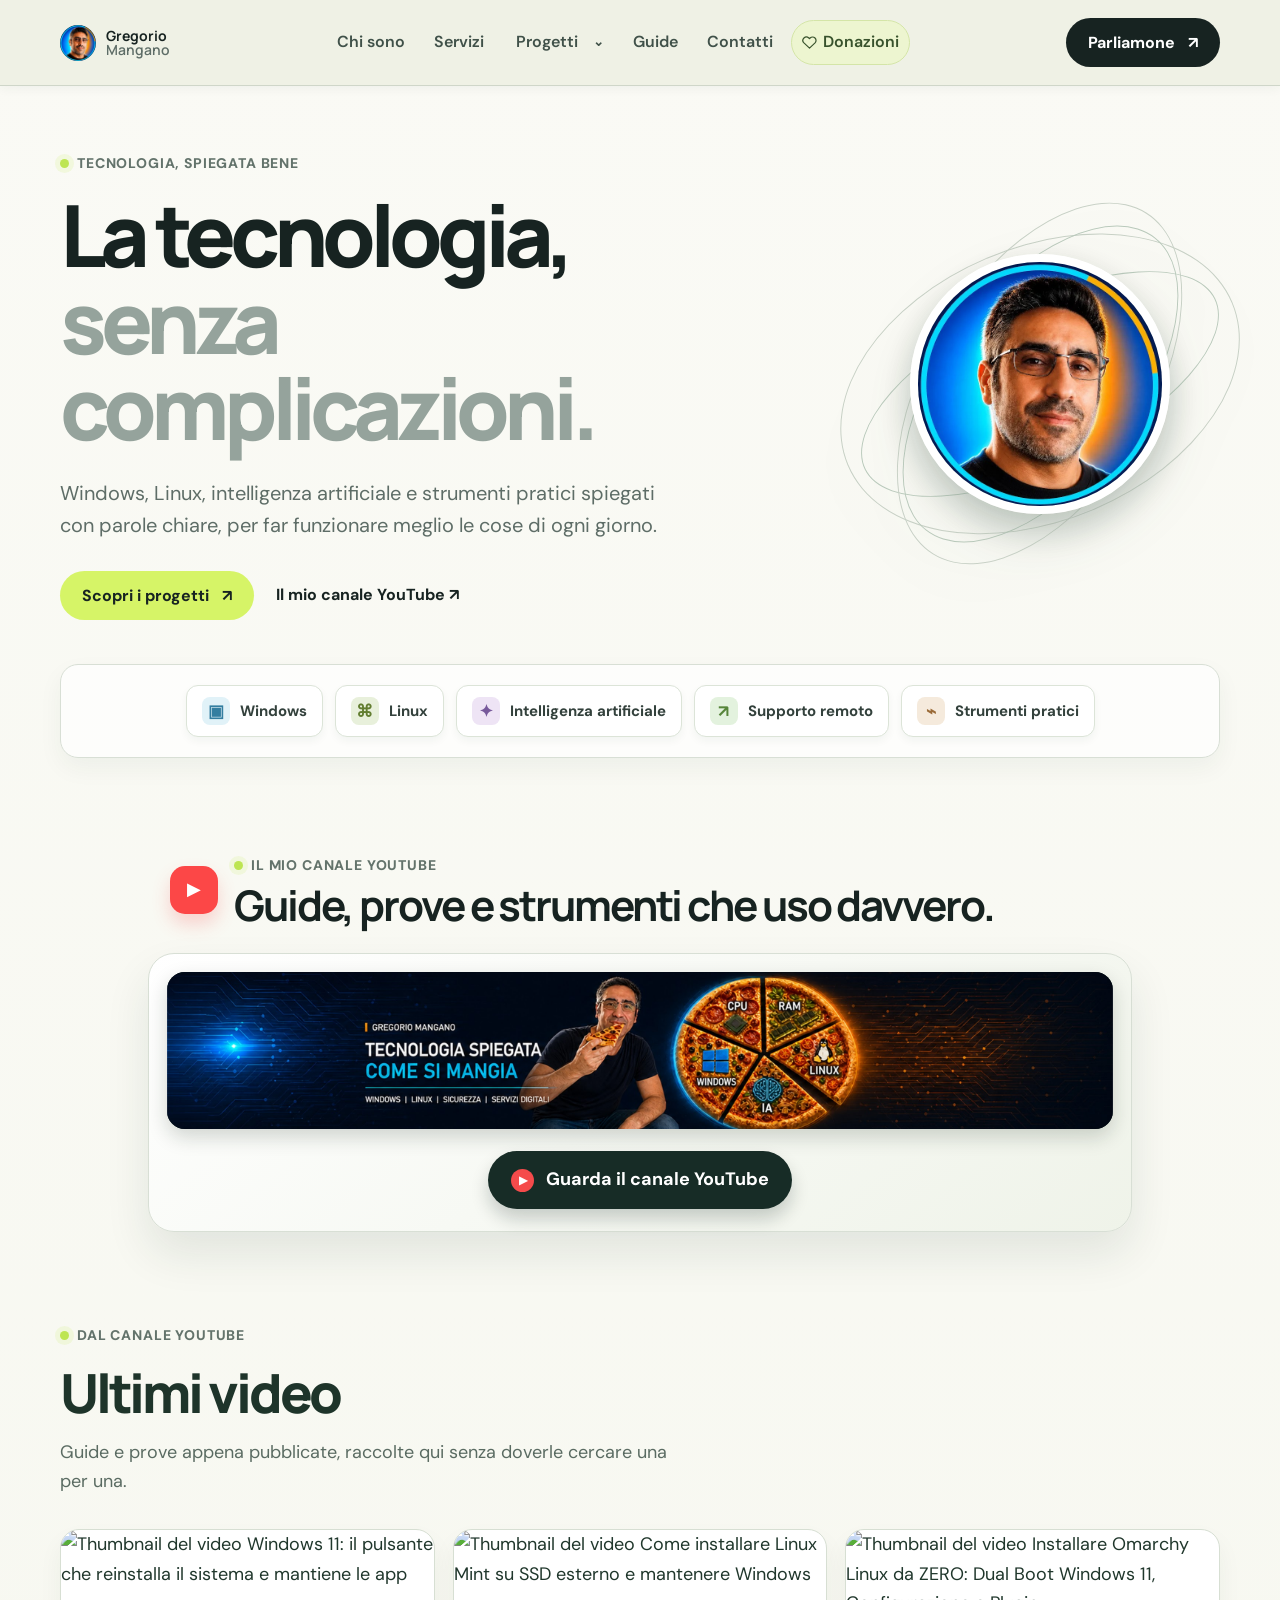
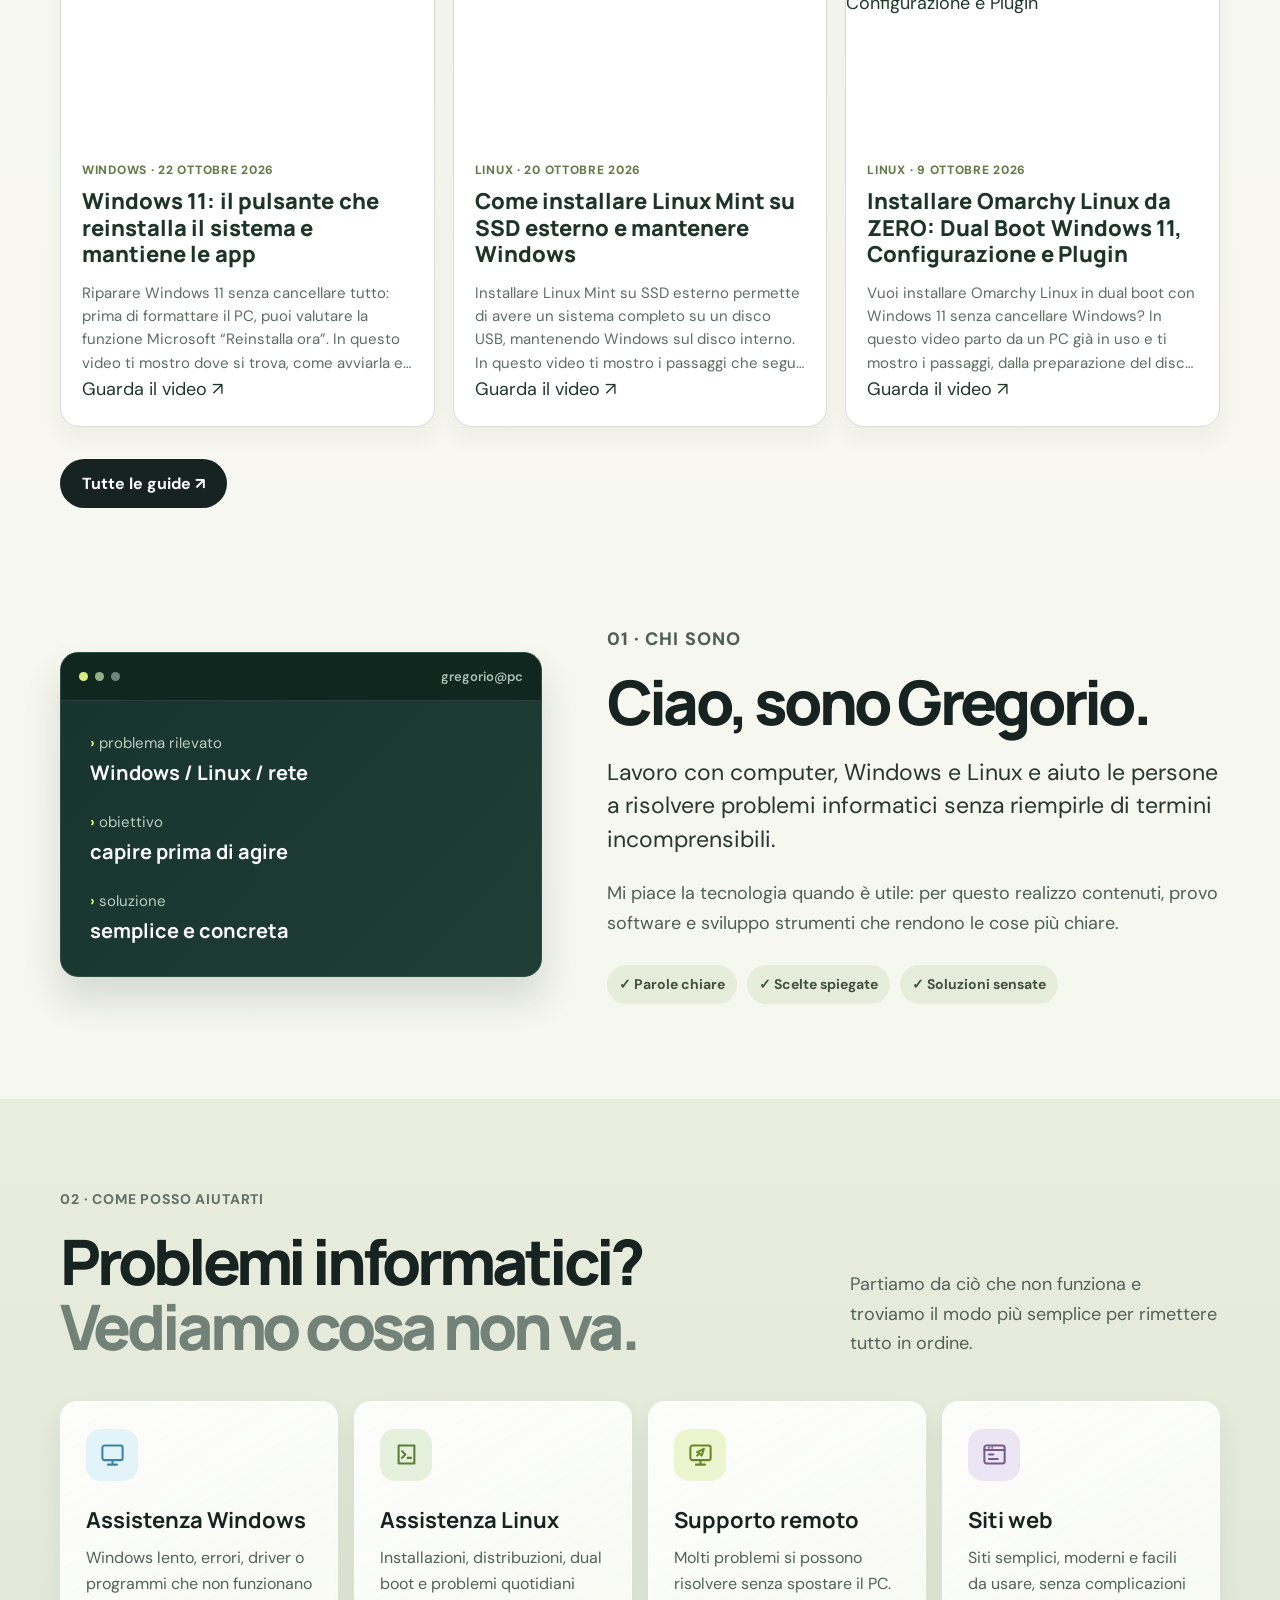
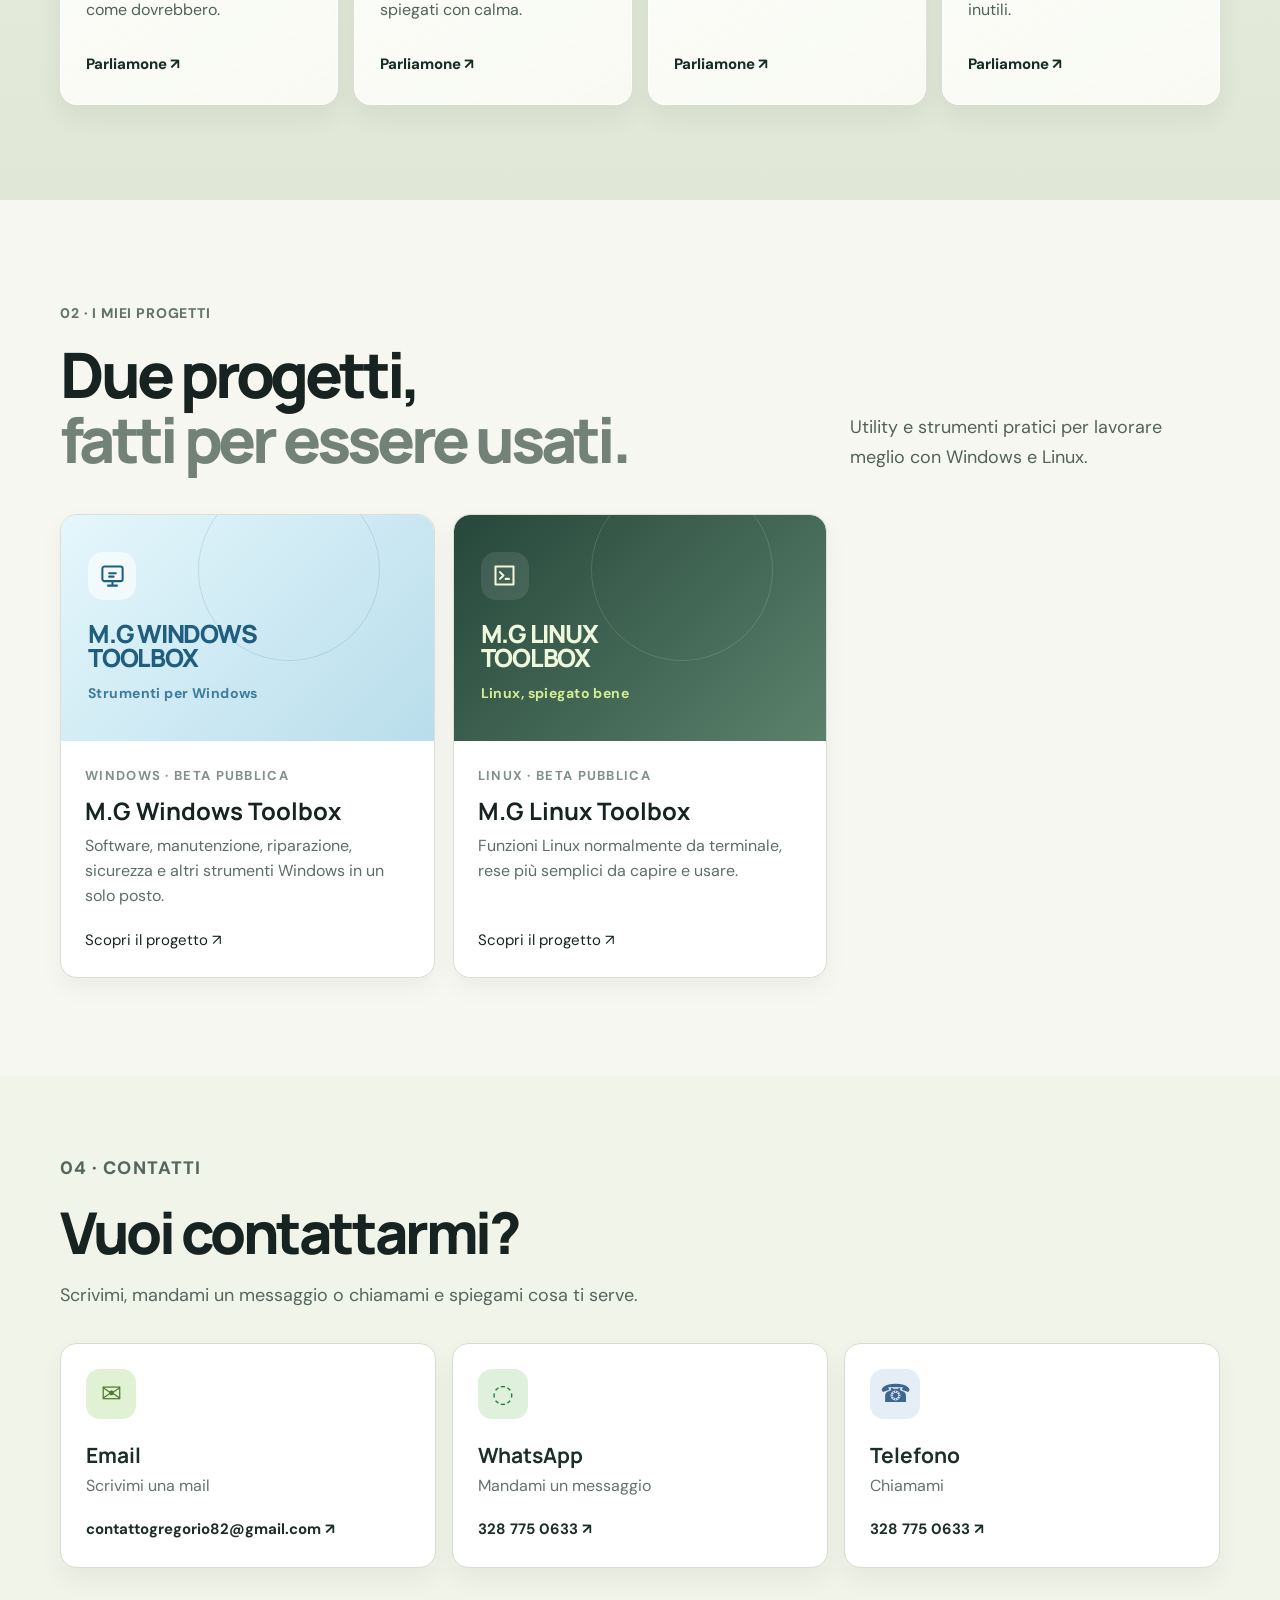
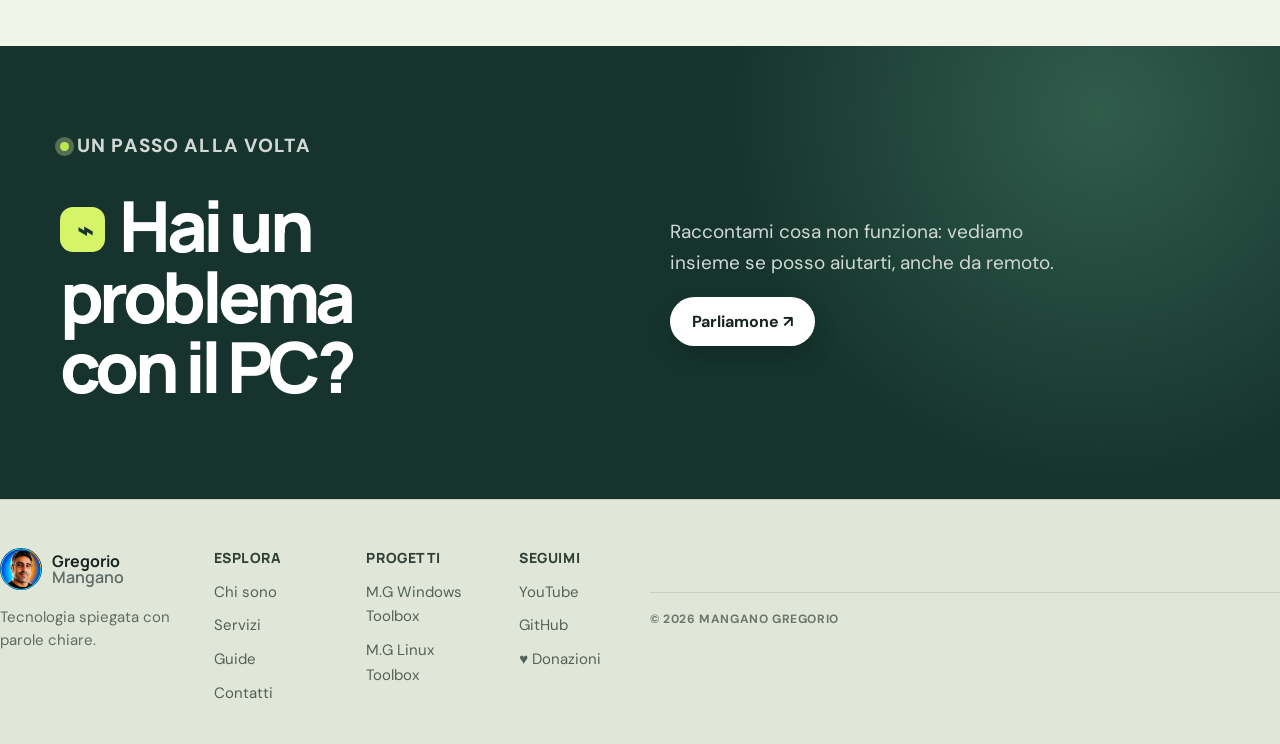
==== commit 386a122d: "Aggiorna guide YouTube" ====
--- a/index.html
+++ b/index.html
@@ -114,7 +114,7 @@
 <span>▶</span> Guarda il canale YouTube</a>
 </div>
 </section>
-<!-- GUIDES_HOME_START --><section class="home-guides wrap" aria-labelledby="ultimi-video"><div class="home-guides-heading"><p class="home-kicker">Dal canale YouTube</p><h2 id="ultimi-video">Ultimi video</h2><p>Guide e prove appena pubblicate, raccolte qui senza doverle cercare una per una.</p></div><div class="home-guide-grid"><article class="guide-card" data-guide-card data-category="Linux"><a href="https://www.youtube.com/watch?v=8ijeowW8L4g" target="_blank" rel="noopener noreferrer" aria-label="Guarda su YouTube: Come installare Linux Mint su SSD esterno e mantenere Windows"><img src="https://i.ytimg.com/vi/8ijeowW8L4g/maxresdefault.jpg" alt="Thumbnail del video Come installare Linux Mint su SSD esterno e mantenere Windows" loading="lazy"><div class="guide-card-body"><p class="guide-card-meta">Linux · 20 ottobre 2026</p><h2>Come installare Linux Mint su SSD esterno e mantenere Windows</h2><p>Installare Linux Mint su SSD esterno permette di avere un sistema completo su un disco USB, mantenendo Windows sul disco interno. In questo video ti mostro i passaggi che seguo con un SSD…</p><span>Guarda il video ↗</span></div></a></article><article class="guide-card" data-guide-card data-category="Linux"><a href="https://www.youtube.com/watch?v=gMNPm2r3rJ8" target="_blank" rel="noopener noreferrer" aria-label="Guarda su YouTube: Installare Omarchy Linux da ZERO: Dual Boot Windows 11, Configurazione e Plugin"><img src="https://i.ytimg.com/vi/gMNPm2r3rJ8/maxresdefault.jpg" alt="Thumbnail del video Installare Omarchy Linux da ZERO: Dual Boot Windows 11, Configurazione e Plugin" loading="lazy"><div class="guide-card-body"><p class="guide-card-meta">Linux · 9 ottobre 2026</p><h2>Installare Omarchy Linux da ZERO: Dual Boot Windows 11, Configurazione e Plugin</h2><p>Vuoi installare Omarchy Linux in dual boot con Windows 11 senza cancellare Windows? In questo video parto da un PC già in uso e ti mostro i passaggi, dalla preparazione del disco al primo…</p><span>Guarda il video ↗</span></div></a></article><article class="guide-card" data-guide-card data-category="Altro"><a href="https://www.youtube.com/watch?v=yzAN4hxifUo" target="_blank" rel="noopener noreferrer" aria-label="Guarda su YouTube: L&#x27;interfaccia di YouTube è diventata inutilizzabile"><img src="https://i.ytimg.com/vi/yzAN4hxifUo/maxresdefault.jpg" alt="Thumbnail del video L&#x27;interfaccia di YouTube è diventata inutilizzabile" loading="lazy"><div class="guide-card-body"><p class="guide-card-meta">Altro · 7 ottobre 2026</p><h2>L&#x27;interfaccia di YouTube è diventata inutilizzabile</h2><p>YouTube ha cambiato ancora una volta la sua interfaccia, spostando commenti e video consigliati e modificando completamente l’esperienza di visione. In questo video ti mostro il nuovo…</p><span>Guarda il video ↗</span></div></a></article></div><a class="button button-dark" href="guide/">Tutte le guide ↗</a></section><!-- GUIDES_HOME_END -->
+<!-- GUIDES_HOME_START --><section class="home-guides wrap" aria-labelledby="ultimi-video"><div class="home-guides-heading"><p class="home-kicker">Dal canale YouTube</p><h2 id="ultimi-video">Ultimi video</h2><p>Guide e prove appena pubblicate, raccolte qui senza doverle cercare una per una.</p></div><div class="home-guide-grid"><article class="guide-card" data-guide-card data-category="Windows"><a href="https://www.youtube.com/watch?v=HvB91shH12k" target="_blank" rel="noopener noreferrer" aria-label="Guarda su YouTube: Windows 11: il pulsante che reinstalla il sistema e mantiene le app"><img src="https://i.ytimg.com/vi/HvB91shH12k/maxresdefault.jpg" alt="Thumbnail del video Windows 11: il pulsante che reinstalla il sistema e mantiene le app" loading="lazy"><div class="guide-card-body"><p class="guide-card-meta">Windows · 22 ottobre 2026</p><h2>Windows 11: il pulsante che reinstalla il sistema e mantiene le app</h2><p>Riparare Windows 11 senza cancellare tutto: prima di formattare il PC, puoi valutare la funzione Microsoft “Reinstalla ora”. In questo video ti mostro dove si trova, come avviarla e cosa…</p><span>Guarda il video ↗</span></div></a></article><article class="guide-card" data-guide-card data-category="Linux"><a href="https://www.youtube.com/watch?v=8ijeowW8L4g" target="_blank" rel="noopener noreferrer" aria-label="Guarda su YouTube: Come installare Linux Mint su SSD esterno e mantenere Windows"><img src="https://i.ytimg.com/vi/8ijeowW8L4g/maxresdefault.jpg" alt="Thumbnail del video Come installare Linux Mint su SSD esterno e mantenere Windows" loading="lazy"><div class="guide-card-body"><p class="guide-card-meta">Linux · 20 ottobre 2026</p><h2>Come installare Linux Mint su SSD esterno e mantenere Windows</h2><p>Installare Linux Mint su SSD esterno permette di avere un sistema completo su un disco USB, mantenendo Windows sul disco interno. In questo video ti mostro i passaggi che seguo con un SSD…</p><span>Guarda il video ↗</span></div></a></article><article class="guide-card" data-guide-card data-category="Linux"><a href="https://www.youtube.com/watch?v=gMNPm2r3rJ8" target="_blank" rel="noopener noreferrer" aria-label="Guarda su YouTube: Installare Omarchy Linux da ZERO: Dual Boot Windows 11, Configurazione e Plugin"><img src="https://i.ytimg.com/vi/gMNPm2r3rJ8/maxresdefault.jpg" alt="Thumbnail del video Installare Omarchy Linux da ZERO: Dual Boot Windows 11, Configurazione e Plugin" loading="lazy"><div class="guide-card-body"><p class="guide-card-meta">Linux · 9 ottobre 2026</p><h2>Installare Omarchy Linux da ZERO: Dual Boot Windows 11, Configurazione e Plugin</h2><p>Vuoi installare Omarchy Linux in dual boot con Windows 11 senza cancellare Windows? In questo video parto da un PC già in uso e ti mostro i passaggi, dalla preparazione del disco al primo…</p><span>Guarda il video ↗</span></div></a></article></div><a class="button button-dark" href="guide/">Tutte le guide ↗</a></section><!-- GUIDES_HOME_END -->
 <section id="chi-sono" class="about-section wrap">
 <div class="terminal-card" aria-label="Il metodo di lavoro di Gregorio">
 <div class="terminal-top">
